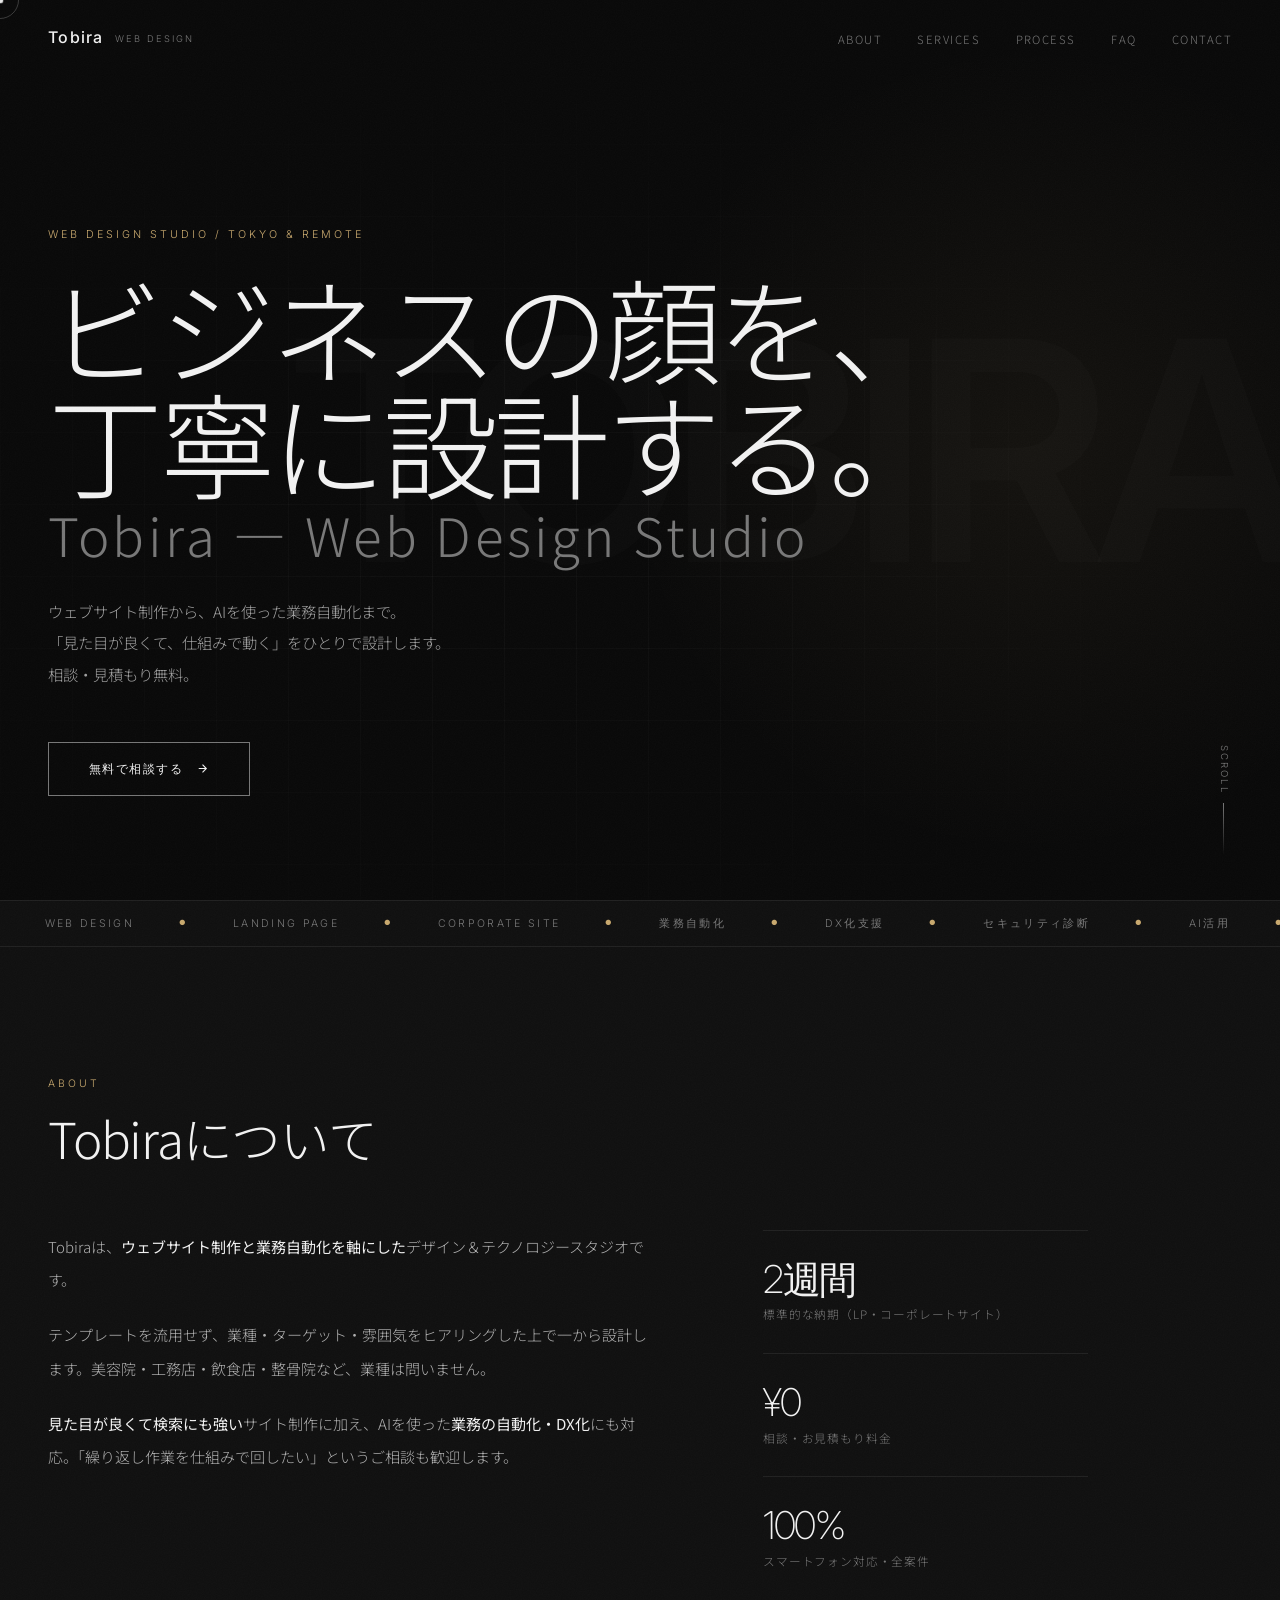
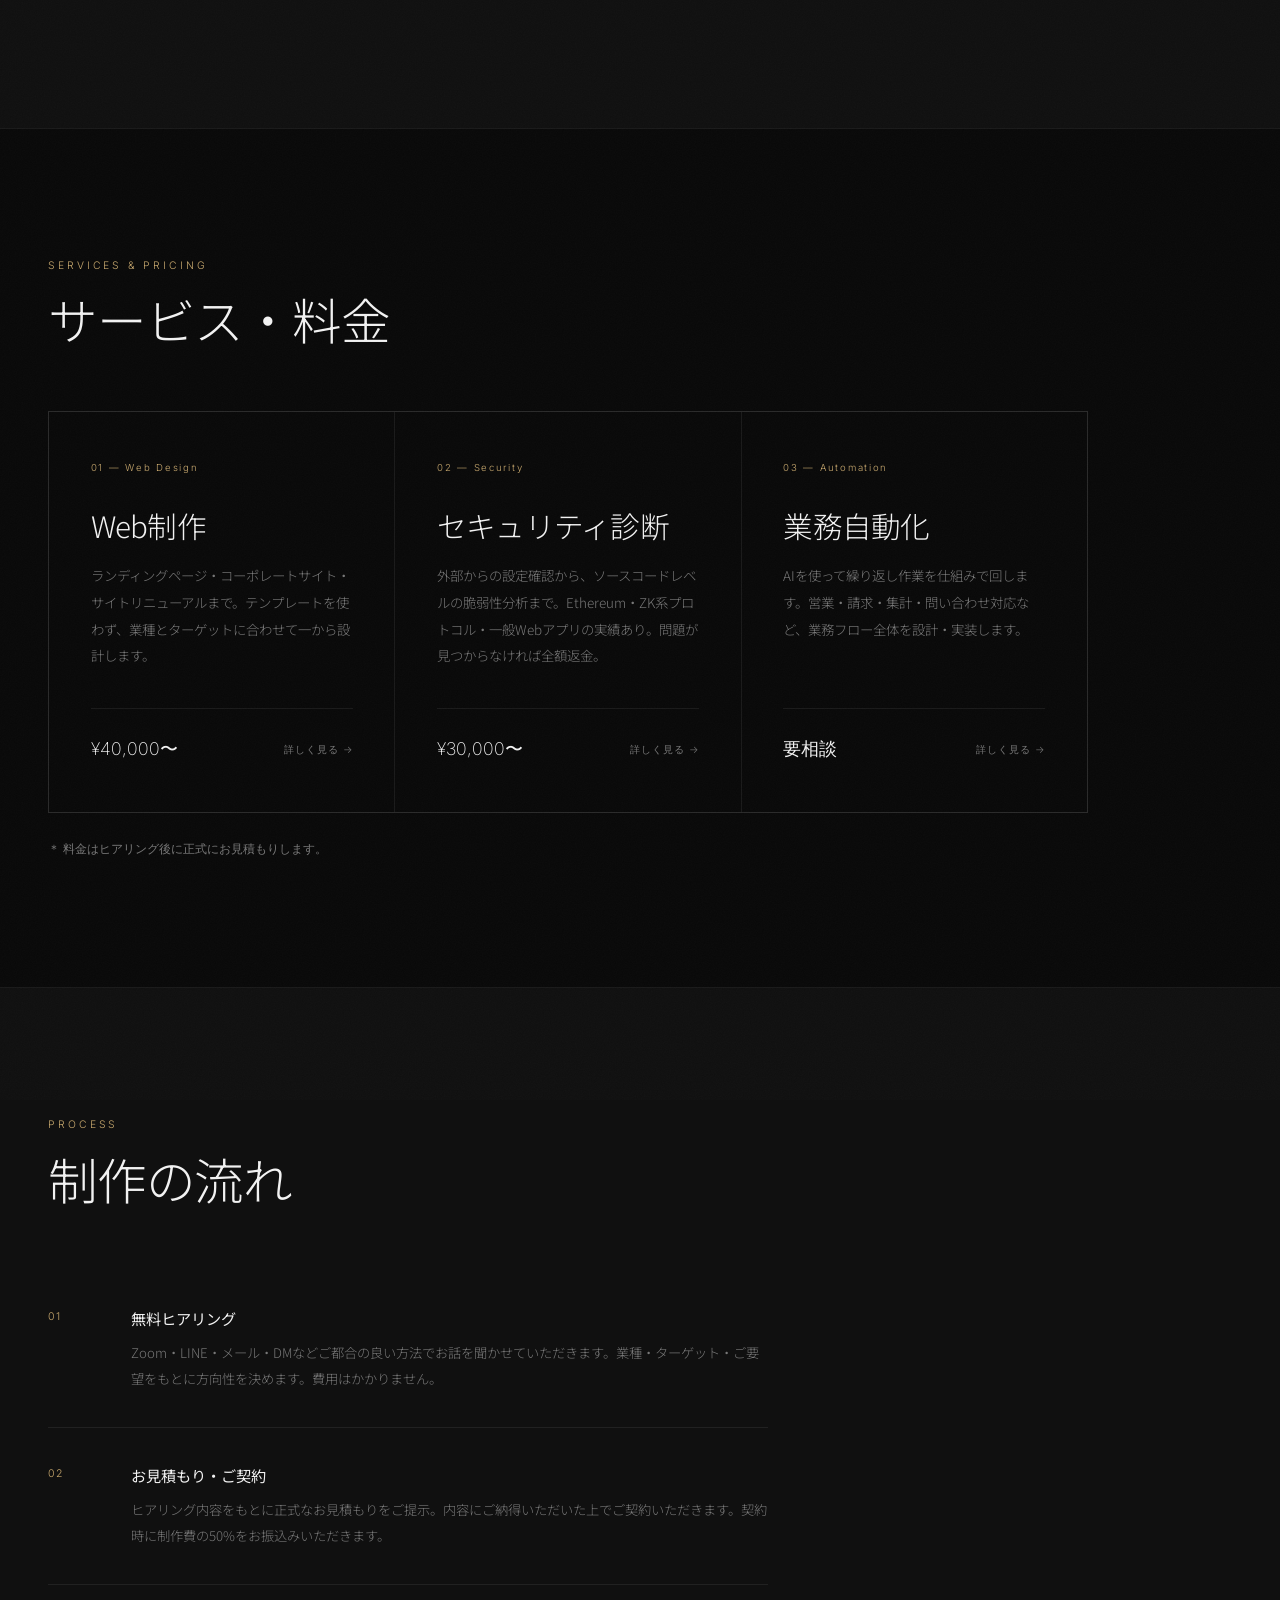
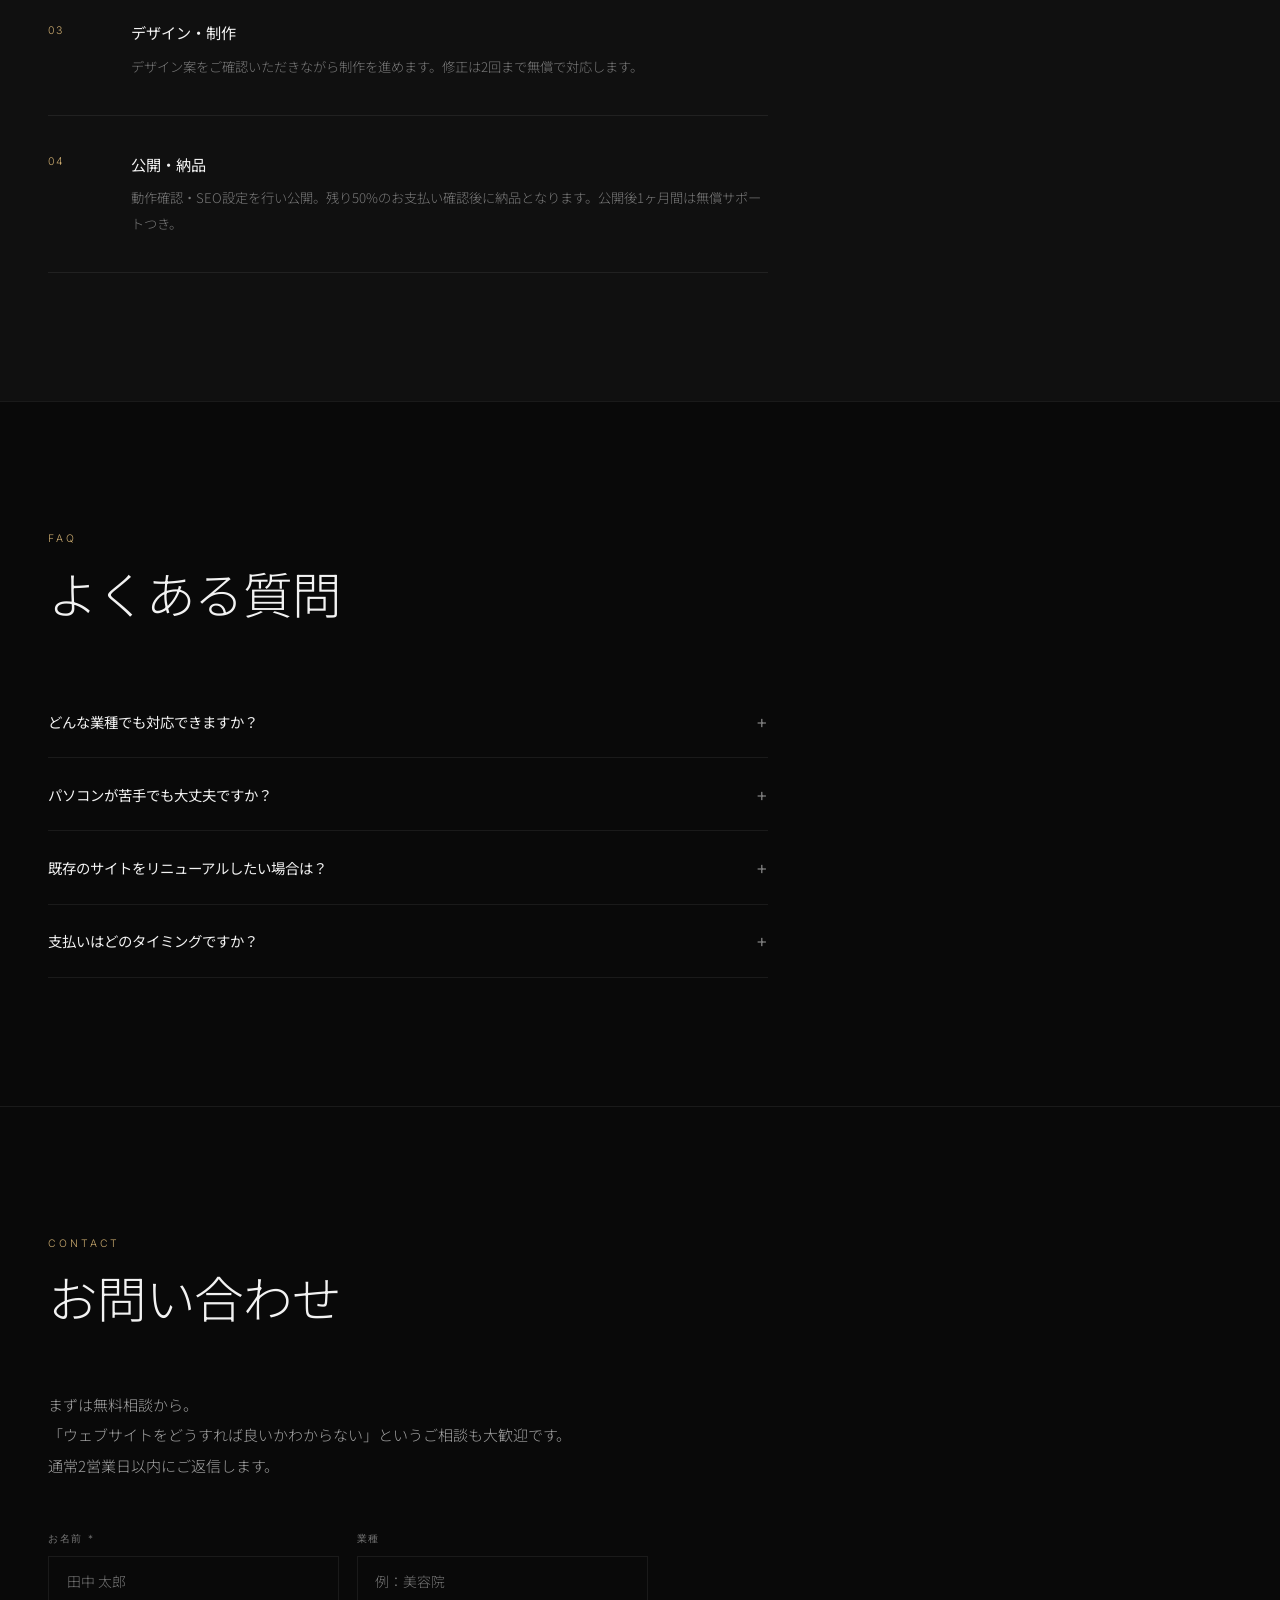
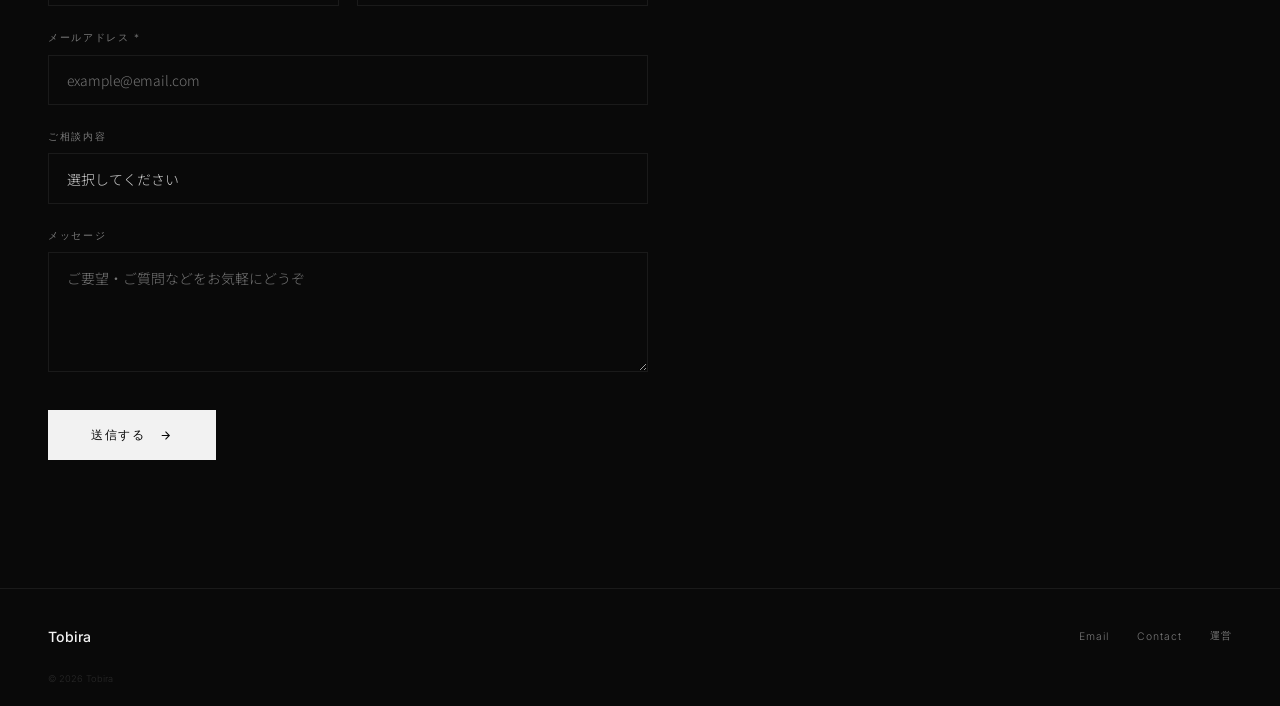
==== index.html @ 1ba9bcd7 "Add money-back guarantee to security audit service If no issues are found, full refund. Added as ded" ====
<!DOCTYPE html>
<html lang="ja">
<head>
  <meta charset="UTF-8">
  <meta name="viewport" content="width=device-width, initial-scale=1.0">
  <title>Tobira | Web Design Studio</title>
  <meta name="description" content="ビジネスの顔となるウェブサイトを、丁寧に設計します。相談・見積もり無料。">
  <meta name="google-site-verification" content="8aMz8tVxsMg2QJ2Q8oMd7qbmzHCxLBAlCbmRnuQpiCo">
  <!-- Google Analytics -->
  <script async src="https://www.googletagmanager.com/gtag/js?id=G-H9GLSVZJ44"></script>
  <script>
    window.dataLayer = window.dataLayer || [];
    function gtag(){dataLayer.push(arguments);}
    gtag('js', new Date());
    gtag('config', 'G-H9GLSVZJ44');
  </script>
  <link rel="preconnect" href="https://fonts.googleapis.com">
  <link href="https://fonts.googleapis.com/css2?family=Noto+Sans+JP:wght@300;400;500&family=Inter:wght@200;300;400;500;600&display=swap" rel="stylesheet">
  <style>
    *, *::before, *::after { box-sizing: border-box; margin: 0; padding: 0; }

    :root {
      --bg:     #090909;
      --bg2:    #101010;
      --bg3:    #161616;
      --border: rgba(255,255,255,0.07);
      --text:   #d4d4d4;
      --muted:  #787878;
      --muted2: #a0a0a0;
      --accent: #c9a96e;
      --white:  #f2f2f2;
      --mono:   'Inter', sans-serif;
      --sans:   'Noto Sans JP', 'Inter', sans-serif;
    }

    html { scroll-behavior: smooth; }
    body {
      background: var(--bg);
      color: var(--text);
      font-family: var(--sans);
      font-weight: 300;
      line-height: 1.7;
      -webkit-font-smoothing: antialiased;
      cursor: none;
    }

    /* ── GRAIN ── */
    .grain {
      position: fixed; inset: -200%;
      width: 500%; height: 500%;
      background-image: url("data:image/svg+xml,<svg xmlns='http://www.w3.org/2000/svg' width='200' height='200'><filter id='n'><feTurbulence type='fractalNoise' baseFrequency='0.85' numOctaves='4' stitchTiles='stitch'/><feColorMatrix type='saturate' values='0'/></filter><rect width='200' height='200' filter='url(%23n)' opacity='1'/></svg>");
      opacity: 0.028;
      pointer-events: none;
      z-index: 9998;
      animation: grain 7s steps(10) infinite;
    }
    @keyframes grain {
      0%  { transform: translate(0,0); }
      10% { transform: translate(-3%,-8%); }
      25% { transform: translate(-12%,5%); }
      37% { transform: translate(6%,-20%); }
      50% { transform: translate(-4%,20%); }
      62% { transform: translate(-12%,8%); }
      75% { transform: translate(12%,-2%); }
      87% { transform: translate(2%,14%); }
    }

    /* ── CURSOR ── */
    .cursor {
      position: fixed;
      width: 7px; height: 7px;
      background: var(--white);
      border-radius: 50%;
      pointer-events: none; z-index: 10000;
      transform: translate(-50%,-50%);
      transition: width .18s, height .18s;
      mix-blend-mode: difference;
    }
    .cursor-ring {
      position: fixed;
      width: 38px; height: 38px;
      border: 1px solid rgba(255,255,255,0.2);
      border-radius: 50%;
      pointer-events: none; z-index: 10000;
      transform: translate(-50%,-50%);
      transition: width .25s ease, height .25s ease, border-color .25s, left .08s linear, top .08s linear;
    }
    .cursor.grow { width: 14px; height: 14px; }
    .cursor-ring.grow { width: 58px; height: 58px; border-color: rgba(201,169,110,0.35); }
    @media (max-width: 768px) { .cursor, .cursor-ring { display: none; } }

    /* ── NAV ── */
    nav {
      position: fixed; top: 0; left: 0; right: 0; z-index: 100;
      display: flex; justify-content: space-between; align-items: center;
      padding: 1.5rem 3rem;
      transition: border-color .4s, background .4s;
      border-bottom: 1px solid transparent;
    }
    nav.scrolled {
      background: rgba(9,9,9,.9);
      backdrop-filter: blur(18px);
      border-color: var(--border);
    }
    .nav-logo {
      font-family: var(--mono); font-size: 1rem; font-weight: 500;
      letter-spacing: .08em; color: var(--white); text-decoration: none;
    }
    .nav-logo span {
      font-size: .58rem; font-weight: 300; letter-spacing: .22em;
      color: var(--muted); margin-left: .7rem;
      text-transform: uppercase; vertical-align: middle;
    }
    .nav-links { display: flex; gap: 2.2rem; list-style: none; }
    .nav-links a {
      font-size: .71rem; letter-spacing: .13em;
      color: var(--muted); text-decoration: none;
      text-transform: uppercase; transition: color .2s;
    }
    .nav-links a:hover { color: var(--white); }

    /* ── HERO ── */
    #hero {
      min-height: 100vh;
      display: flex; flex-direction: column; justify-content: flex-end;
      padding: 0 3rem 6.5rem;
      position: relative; overflow: hidden;
    }
    .hero-orb {
      position: absolute; border-radius: 50%;
      width: 75vw; height: 75vw;
      max-width: 1000px; max-height: 1000px;
      top: 50%; right: -18%;
      transform: translateY(-50%);
      background: radial-gradient(circle, rgba(201,169,110,0.06) 0%, transparent 60%);
      pointer-events: none;
      animation: orbPulse 14s ease-in-out infinite alternate;
    }
    @keyframes orbPulse {
      from { transform: translateY(-54%) scale(.94); opacity: .7; }
      to   { transform: translateY(-46%) scale(1.06); opacity: 1; }
    }
    .hero-grid {
      position: absolute; inset: 0;
      background-image:
        linear-gradient(rgba(255,255,255,.028) 1px, transparent 1px),
        linear-gradient(90deg, rgba(255,255,255,.028) 1px, transparent 1px);
      background-size: 72px 72px;
      mask-image: radial-gradient(ellipse 80% 80% at 40% 60%, black 10%, transparent 75%);
      pointer-events: none;
    }
    .hero-bg-text {
      position: absolute; top: 50%; right: -1%;
      transform: translateY(-50%);
      font-size: clamp(10rem, 24vw, 24rem); font-weight: 600;
      color: rgba(255,255,255,.013); letter-spacing: -.05em;
      pointer-events: none; white-space: nowrap; user-select: none;
      font-family: var(--mono);
    }
    .hero-eyebrow {
      font-family: var(--mono); font-size: .67rem;
      letter-spacing: .28em; text-transform: uppercase;
      color: var(--accent); margin-bottom: 1.5rem;
      opacity: 0; animation: fadeUp .8s ease .1s forwards;
    }
    .hero-title {
      font-size: clamp(3.2rem, 9vw, 7.5rem); font-weight: 300;
      line-height: 1.0; letter-spacing: -.03em;
      color: var(--white); margin-bottom: 2.2rem;
      opacity: 0; animation: fadeUp .9s ease .25s forwards;
    }
    .hero-title em {
      font-style: normal; display: block;
      color: var(--muted); font-size: .46em;
      letter-spacing: .06em; margin-top: .6rem; font-weight: 300;
    }
    .hero-sub {
      font-size: .96rem; color: var(--muted2);
      max-width: 500px; margin-bottom: 3.2rem; line-height: 2.05;
      opacity: 0; animation: fadeUp .9s ease .4s forwards;
    }
    .hero-cta { opacity: 0; animation: fadeUp .9s ease .55s forwards; }

    @keyframes fadeUp {
      from { opacity: 0; transform: translateY(26px); }
      to   { opacity: 1; transform: none; }
    }

    .btn {
      display: inline-flex; align-items: center; gap: .8rem;
      padding: 1rem 2.5rem;
      font-family: var(--mono); font-size: .75rem;
      letter-spacing: .12em; text-decoration: none;
      text-transform: uppercase;
      transition: background .25s, color .25s, transform .2s;
    }
    .btn-outline { border: 1px solid rgba(255,255,255,.45); color: var(--white); }
    .btn-outline:hover { background: var(--white); color: var(--bg); transform: translateY(-2px); }
    .btn svg { width: 13px; height: 13px; transition: transform .22s; }
    .btn:hover svg { transform: translateX(4px); }

    .hero-scroll {
      position: absolute; bottom: 2.8rem; right: 3rem;
      font-family: var(--mono); font-size: .6rem;
      letter-spacing: .22em; text-transform: uppercase;
      color: var(--muted); writing-mode: vertical-rl;
      display: flex; align-items: center; gap: .6rem;
      animation: fadeUp .9s ease .85s both;
    }
    .hero-scroll::after {
      content: ''; display: block;
      width: 1px; height: 52px;
      background: linear-gradient(to bottom, var(--muted), transparent);
    }

    /* ── MARQUEE ── */
    .marquee-section {
      overflow: hidden;
      border-top: 1px solid var(--border);
      border-bottom: 1px solid var(--border);
      padding: .85rem 0;
      background: var(--bg2);
    }
    .marquee-track {
      display: flex; width: max-content;
      animation: marquee 32s linear infinite;
    }
    @keyframes marquee {
      from { transform: translateX(0); }
      to   { transform: translateX(-50%); }
    }
    .marquee-item {
      font-family: var(--mono); font-size: .66rem;
      letter-spacing: .22em; text-transform: uppercase;
      color: var(--muted); padding: 0 2.8rem;
      display: flex; align-items: center; gap: 2.8rem;
      flex-shrink: 0; white-space: nowrap;
    }
    .marquee-dot { color: var(--accent); font-size: .45rem; }

    /* ── SECTIONS ── */
    section { padding: 8rem 3rem; }
    .section-label {
      font-family: var(--mono); font-size: .65rem;
      letter-spacing: .28em; text-transform: uppercase;
      color: var(--accent); margin-bottom: 1rem;
    }
    .section-title {
      font-size: clamp(1.9rem, 4vw, 3.1rem);
      font-weight: 300; color: var(--white);
      letter-spacing: -.025em; margin-bottom: 4rem; line-height: 1.15;
    }
    .divider { width: 100%; height: 1px; background: var(--border); }

    /* ── ABOUT ── */
    #about { background: var(--bg2); }
    .about-grid {
      display: grid; grid-template-columns: 1.3fr .7fr;
      gap: 7rem; max-width: 1040px;
    }
    .about-body { font-size: .94rem; color: #b0b0b0; line-height: 2.2; }
    .about-body p + p { margin-top: 1.4rem; }
    .about-body strong { color: var(--white); font-weight: 400; }
    .about-stats { display: flex; flex-direction: column; }
    .stat-item { border-top: 1px solid var(--border); padding: 1.8rem 0; }
    .stat-num {
      font-family: var(--mono); font-size: 2.4rem; font-weight: 200;
      color: var(--white); letter-spacing: -.04em; line-height: 1; margin-bottom: .4rem;
    }
    .stat-label { font-size: .73rem; color: var(--muted); letter-spacing: .07em; }

    /* ── SERVICES ── */
    .services-grid {
      display: grid; grid-template-columns: repeat(auto-fit, minmax(270px, 1fr));
      gap: 1px; background: var(--border);
      border: 1px solid var(--border); max-width: 1040px;
    }
    .service-card {
      background: var(--bg); padding: 2.8rem;
      transition: background .3s;
      position: relative; overflow: hidden;
    }
    .service-card::after {
      content: '';
      position: absolute; bottom: 0; left: 0;
      width: 0; height: 1px;
      background: var(--accent);
      transition: width .4s ease;
    }
    .service-card:hover { background: var(--bg3); }
    .service-card:hover::after { width: 100%; }
    .service-num {
      font-family: var(--mono); font-size: .62rem;
      letter-spacing: .2em; color: var(--accent); margin-bottom: 1.5rem;
    }
    .service-name {
      font-size: 1.05rem; font-weight: 400;
      color: var(--white); margin-bottom: .75rem;
    }
    .service-desc { font-size: .83rem; color: var(--muted); line-height: 1.9; margin-bottom: 2.2rem; }
    .service-price {
      font-family: var(--mono); font-size: 1.45rem;
      font-weight: 200; color: var(--white);
    }
    .service-price small { font-size: .7rem; color: var(--muted); margin-left: .3rem; }

    /* ── SERVICE WIDE ── */
    .service-card--wide {
      grid-column: 1 / -1;
      border-top: 1px solid var(--border);
    }
    .service-card--wide .service-desc { max-width: 640px; }

    /* ── SERVICE CATEGORIES (3-card) ── */
    .service-categories {
      display: grid; grid-template-columns: repeat(3, 1fr);
      gap: 1px; background: var(--border);
      border: 1px solid var(--border); max-width: 1040px;
    }
    .service-cat {
      background: var(--bg); padding: 3rem 2.6rem;
      display: flex; flex-direction: column;
      text-decoration: none; color: var(--text);
      transition: background .25s; cursor: none;
      position: relative; overflow: hidden;
    }
    .service-cat::after {
      content: ''; position: absolute; bottom: 0; left: 0;
      width: 0; height: 1px; background: var(--accent);
      transition: width .4s ease;
    }
    .service-cat:hover { background: var(--bg3); }
    .service-cat:hover::after { width: 100%; }
    .service-cat-label {
      font-family: var(--mono); font-size: .6rem;
      letter-spacing: .18em; color: var(--accent); margin-bottom: 2rem;
    }
    .service-cat-title {
      font-size: 1.85rem; color: var(--white);
      font-weight: 300; letter-spacing: -.025em;
      margin-bottom: 1.2rem; line-height: 1.15;
    }
    .service-cat-desc {
      font-size: .84rem; color: var(--muted);
      line-height: 2; flex: 1; margin-bottom: 2.4rem;
    }
    .service-cat-foot {
      display: flex; justify-content: space-between; align-items: center;
      padding-top: 1.6rem; border-top: 1px solid var(--border);
    }
    .service-cat-price {
      font-family: var(--mono); font-size: 1.1rem;
      font-weight: 200; color: var(--white);
    }
    .service-cat-cta {
      font-family: var(--mono); font-size: .62rem;
      letter-spacing: .1em; color: var(--muted);
      transition: color .2s, transform .2s;
    }
    .service-cat:hover .service-cat-cta { color: var(--accent); transform: translateX(4px); }
    @media (max-width: 900px) { .service-categories { grid-template-columns: 1fr; } }

    /* ── WORKS ── */
    #works { background: var(--bg); }
    .works-grid {
      display: grid;
      grid-template-columns: 1fr 1fr;
      gap: 1px;
      background: var(--border);
      border: 1px solid var(--border);
      max-width: 1040px;
      margin-top: 3rem;
    }
    .work-card {
      background: var(--bg2);
      padding: 2.8rem;
      position: relative;
      overflow: hidden;
    }
    .work-tag {
      font-family: var(--mono); font-size: .58rem;
      letter-spacing: .2em; text-transform: uppercase;
      color: var(--accent); margin-bottom: 1.2rem;
      display: inline-block;
      border: 1px solid rgba(201,169,110,.25);
      padding: .25rem .7rem;
    }
    .work-title {
      font-size: 1.15rem; font-weight: 400;
      color: var(--white); margin-bottom: .85rem;
      line-height: 1.4;
    }
    .work-desc { font-size: .83rem; color: var(--muted); line-height: 2; }
    .work-flow {
      display: flex; flex-wrap: wrap; gap: .5rem;
      margin-top: 1.8rem;
    }
    .work-step {
      font-family: var(--mono); font-size: .62rem;
      letter-spacing: .1em; color: var(--muted2);
      background: var(--bg3); padding: .3rem .8rem;
      border: 1px solid var(--border);
      display: flex; align-items: center; gap: .5rem;
    }
    .work-step::before {
      content: '→'; color: var(--accent); font-size: .7rem;
    }
    .work-step:first-child::before { display: none; }
    .work-card--terminal {
      background: #0a0e0a;
      border-left: 2px solid rgba(74,222,128,.15);
      font-family: var(--mono);
    }
    .terminal-bar {
      display: flex; gap: .4rem; margin-bottom: 1.4rem;
    }
    .terminal-dot {
      width: 10px; height: 10px; border-radius: 50%;
    }
    .terminal-dot:nth-child(1) { background: #ff5f57; }
    .terminal-dot:nth-child(2) { background: #febc2e; }
    .terminal-dot:nth-child(3) { background: #28c840; }
    .terminal-line {
      font-size: .72rem; line-height: 2.1; color: #4a7c59;
    }
    .terminal-line .t-cmd { color: #4ade80; }
    .terminal-line .t-ok  { color: #86efac; }
    .terminal-line .t-num { color: #fde68a; }
    .terminal-line .t-dim { color: #2d4a35; }
    @media (max-width: 768px) {
      .works-grid { grid-template-columns: 1fr; }
    }

    /* ── PROCESS ── */
    #process { background: var(--bg2); }
    .process-list { max-width: 720px; }
    .process-item {
      display: grid; grid-template-columns: 3.2rem 1fr;
      gap: 2rem; padding: 2.2rem 0;
      border-bottom: 1px solid var(--border);
    }
    .process-num {
      font-family: var(--mono); font-size: .66rem;
      color: var(--accent); letter-spacing: .12em; padding-top: .1rem;
    }
    .process-title {
      font-size: .95rem; color: var(--white);
      font-weight: 400; margin-bottom: .5rem;
    }
    .process-desc { font-size: .83rem; color: var(--muted); line-height: 1.95; }

    /* ── FAQ ── */
    .faq-list { max-width: 720px; }
    .faq-item { border-bottom: 1px solid var(--border); }
    .faq-q {
      width: 100%; background: none; border: none;
      color: var(--white); font-family: var(--sans); font-size: .9rem;
      font-weight: 400; text-align: left; padding: 1.6rem 0;
      cursor: none; display: flex; justify-content: space-between; align-items: center;
      gap: 1rem; transition: color .2s;
    }
    .faq-q:hover { color: var(--accent); }
    .faq-icon {
      font-family: var(--mono); font-size: 1.1rem;
      color: var(--muted); flex-shrink: 0; transition: transform .28s;
    }
    .faq-item.open .faq-icon { transform: rotate(45deg); }
    .faq-a {
      font-size: .84rem; color: var(--muted2); line-height: 2;
      max-height: 0; overflow: hidden;
      transition: max-height .35s ease, padding .35s;
    }
    .faq-item.open .faq-a { max-height: 200px; padding-bottom: 1.6rem; }

    /* ── CONTACT ── */
    .contact-wrap { max-width: 600px; }
    .contact-lead { font-size: .94rem; color: var(--muted2); line-height: 2.05; margin-bottom: 3rem; }
    .form-row { margin-bottom: 1.4rem; }
    .form-row label {
      display: block; font-family: var(--mono);
      font-size: .62rem; letter-spacing: .17em;
      text-transform: uppercase; color: var(--muted); margin-bottom: .55rem;
    }
    .form-row input,
    .form-row select,
    .form-row textarea {
      width: 100%; background: transparent;
      border: 1px solid var(--border); color: var(--text);
      font-family: var(--sans); font-size: .87rem;
      font-weight: 300; padding: .9rem 1.1rem;
      outline: none; transition: border-color .25s;
      -webkit-appearance: none; border-radius: 0;
    }
    .form-row input:focus,
    .form-row select:focus,
    .form-row textarea:focus { border-color: rgba(255,255,255,.28); }
    .form-row textarea { min-height: 120px; resize: vertical; }
    .form-row select option { background: #1a1a1a; }
    .form-two { display: grid; grid-template-columns: 1fr 1fr; gap: 1.1rem; }
    .submit-btn {
      display: inline-flex; align-items: center; gap: .9rem;
      padding: 1.05rem 2.7rem;
      background: var(--white); color: var(--bg);
      font-family: var(--mono); font-size: .75rem;
      letter-spacing: .12em; text-transform: uppercase;
      border: none; cursor: none;
      transition: background .25s, color .25s, transform .2s; margin-top: .5rem;
    }
    .submit-btn:hover { background: var(--accent); color: var(--bg); transform: translateY(-2px); }

    /* ── FOOTER ── */
    footer {
      padding: 2.2rem 3rem 1.2rem;
      border-top: 1px solid var(--border);
    }
    .footer-main {
      display: flex; justify-content: space-between; align-items: center;
      flex-wrap: wrap; gap: 1rem; margin-bottom: 1.4rem;
    }
    .footer-brand { font-family: var(--mono); font-size: .88rem; font-weight: 500; color: var(--white); }
    .footer-links { display: flex; gap: 1.7rem; align-items: center; }
    .footer-links a, .footer-links button {
      font-family: var(--mono); font-size: .65rem;
      letter-spacing: .11em; color: var(--muted);
      text-decoration: none; transition: color .2s;
      background: none; border: none; cursor: none; padding: 0;
    }
    .footer-links a:hover, .footer-links button:hover { color: var(--white); }
    .footer-copy { font-family: var(--mono); font-size: .58rem; color: #282828; margin-top: .5rem; }

    /* ── OPERATOR MODAL ── */
    .modal-overlay {
      display: none; position: fixed; inset: 0; z-index: 200;
      background: rgba(0,0,0,.82); backdrop-filter: blur(10px);
      align-items: center; justify-content: center;
    }
    .modal-overlay.open { display: flex; }
    .modal {
      background: var(--bg2); border: 1px solid var(--border);
      max-width: 480px; width: 90%; padding: 2.8rem;
      position: relative; animation: modalIn .22s ease;
    }
    @keyframes modalIn {
      from { opacity: 0; transform: translateY(18px); }
      to   { opacity: 1; transform: none; }
    }
    .modal-title {
      font-family: var(--mono); font-size: .62rem;
      letter-spacing: .24em; text-transform: uppercase;
      color: var(--accent); margin-bottom: 1.9rem;
    }
    .modal-table { width: 100%; border-collapse: collapse; }
    .modal-table tr { border-bottom: 1px solid var(--border); }
    .modal-table tr:last-child { border-bottom: none; }
    .modal-table th {
      font-family: var(--mono); font-size: .65rem;
      letter-spacing: .1em; color: var(--muted);
      font-weight: 400; text-align: left;
      padding: 1rem .5rem 1rem 0; width: 7rem; vertical-align: top;
    }
    .modal-table td { font-size: .87rem; color: var(--text); padding: 1rem 0; line-height: 1.75; }
    .modal-close {
      position: absolute; top: 1.2rem; right: 1.4rem;
      background: none; border: none;
      color: var(--muted); font-size: 1.3rem;
      cursor: none; line-height: 1; transition: color .2s;
    }
    .modal-close:hover { color: var(--white); }

    /* ── FADE IN ── */
    .fade-in { opacity: 0; transform: translateY(30px); transition: opacity .75s ease, transform .75s ease; }
    .fade-in.visible { opacity: 1; transform: none; }

    /* ── RESPONSIVE ── */
    @media (max-width: 768px) {
      body { cursor: auto; }
      nav { padding: 1.2rem 1.5rem; }
      .nav-links { display: none; }
      #hero { padding: 0 1.5rem 5rem; }
      section { padding: 6rem 1.5rem; }
      .about-grid { grid-template-columns: 1fr; gap: 3.5rem; }
      .form-two { grid-template-columns: 1fr; }
      .footer-main { flex-direction: column; align-items: flex-start; }
      footer { padding: 2rem 1.5rem 1rem; }
      .hero-bg-text { display: none; }
      .hero-grid { opacity: 0.15; }
      .submit-btn, .faq-q, .modal-close, .footer-links a, .footer-links button { cursor: pointer; }
    }
  </style>
</head>
<body>

<!-- GRAIN -->
<div class="grain"></div>

<!-- CURSOR -->
<div class="cursor" id="cursor"></div>
<div class="cursor-ring" id="cursorRing"></div>

<!-- NAV -->
<nav id="nav">
  <a class="nav-logo" href="#hero">Tobira<span>Web Design</span></a>
  <ul class="nav-links">
    <li><a href="#about">About</a></li>
    <li><a href="#services">Services</a></li>
    <li><a href="#process">Process</a></li>
    <li><a href="#faq">FAQ</a></li>
    <li><a href="#contact">Contact</a></li>
  </ul>
</nav>

<!-- HERO -->
<section id="hero">
  <div class="hero-orb"></div>
  <div class="hero-grid"></div>
  <div class="hero-bg-text">TOBIRA</div>
  <div class="hero-eyebrow">Web Design Studio / Tokyo &amp; Remote</div>
  <h1 class="hero-title">
    ビジネスの顔を、<br>丁寧に設計する。
    <em>Tobira — Web Design Studio</em>
  </h1>
  <p class="hero-sub">
    ウェブサイト制作から、AIを使った業務自動化まで。<br>
    「見た目が良くて、仕組みで動く」をひとりで設計します。<br>
    相談・見積もり無料。
  </p>
  <div class="hero-cta">
    <a href="#contact" class="btn btn-outline">
      無料で相談する
      <svg viewBox="0 0 24 24" fill="none" stroke="currentColor" stroke-width="2"><path d="M5 12h14M12 5l7 7-7 7"/></svg>
    </a>
  </div>
  <div class="hero-scroll">Scroll</div>
</section>

<!-- MARQUEE -->
<div class="marquee-section">
  <div class="marquee-track">
    <div class="marquee-item">Web Design <span class="marquee-dot">●</span> Landing Page <span class="marquee-dot">●</span> Corporate Site <span class="marquee-dot">●</span> 業務自動化 <span class="marquee-dot">●</span> DX化支援 <span class="marquee-dot">●</span> セキュリティ診断 <span class="marquee-dot">●</span> AI活用 <span class="marquee-dot">●</span> SEO対応 <span class="marquee-dot">●</span> スマホ対応 <span class="marquee-dot">●</span> 美容院 <span class="marquee-dot">●</span> 工務店 <span class="marquee-dot">●</span> 飲食店 <span class="marquee-dot">●</span> 整骨院 <span class="marquee-dot">●</span> 不動産 <span class="marquee-dot">●</span> 相談無料 <span class="marquee-dot">●</span></div>
    <div class="marquee-item">Web Design <span class="marquee-dot">●</span> Landing Page <span class="marquee-dot">●</span> Corporate Site <span class="marquee-dot">●</span> 業務自動化 <span class="marquee-dot">●</span> DX化支援 <span class="marquee-dot">●</span> セキュリティ診断 <span class="marquee-dot">●</span> AI活用 <span class="marquee-dot">●</span> SEO対応 <span class="marquee-dot">●</span> スマホ対応 <span class="marquee-dot">●</span> 美容院 <span class="marquee-dot">●</span> 工務店 <span class="marquee-dot">●</span> 飲食店 <span class="marquee-dot">●</span> 整骨院 <span class="marquee-dot">●</span> 不動産 <span class="marquee-dot">●</span> 相談無料 <span class="marquee-dot">●</span></div>
  </div>
</div>

<!-- ABOUT -->
<section id="about">
  <div class="fade-in">
    <p class="section-label">About</p>
    <h2 class="section-title">Tobiraについて</h2>
  </div>
  <div class="about-grid fade-in">
    <div class="about-body">
      <p>
        Tobiraは、<strong>ウェブサイト制作と業務自動化を軸にした</strong>デザイン＆テクノロジースタジオです。
      </p>
      <p>
        テンプレートを流用せず、業種・ターゲット・雰囲気をヒアリングした上で一から設計します。美容院・工務店・飲食店・整骨院など、業種は問いません。
      </p>
      <p>
        <strong>見た目が良くて検索にも強い</strong>サイト制作に加え、AIを使った<strong>業務の自動化・DX化</strong>にも対応。「繰り返し作業を仕組みで回したい」というご相談も歓迎します。
      </p>
    </div>
    <div class="about-stats">
      <div class="stat-item">
        <div class="stat-num">2週間</div>
        <div class="stat-label">標準的な納期（LP・コーポレートサイト）</div>
      </div>
      <div class="stat-item">
        <div class="stat-num">¥0</div>
        <div class="stat-label">相談・お見積もり料金</div>
      </div>
      <div class="stat-item">
        <div class="stat-num">100%</div>
        <div class="stat-label">スマートフォン対応・全案件</div>
      </div>
    </div>
  </div>
</section>

<div class="divider"></div>

<!-- SERVICES -->
<section id="services">
  <div class="fade-in">
    <p class="section-label">Services &amp; Pricing</p>
    <h2 class="section-title">サービス・料金</h2>
  </div>
  <div class="service-categories fade-in">
    <a href="services/web.html" class="service-cat">
      <div class="service-cat-label">01 — Web Design</div>
      <div class="service-cat-title">Web制作</div>
      <div class="service-cat-desc">
        ランディングページ・コーポレートサイト・サイトリニューアルまで。テンプレートを使わず、業種とターゲットに合わせて一から設計します。
      </div>
      <div class="service-cat-foot">
        <div class="service-cat-price">¥40,000〜</div>
        <div class="service-cat-cta">詳しく見る →</div>
      </div>
    </a>
    <a href="services/security.html" class="service-cat">
      <div class="service-cat-label">02 — Security</div>
      <div class="service-cat-title">セキュリティ診断</div>
      <div class="service-cat-desc">
        外部からの設定確認から、ソースコードレベルの脆弱性分析まで。Ethereum・ZK系プロトコル・一般Webアプリの実績あり。問題が見つからなければ全額返金。
      </div>
      <div class="service-cat-foot">
        <div class="service-cat-price">¥30,000〜</div>
        <div class="service-cat-cta">詳しく見る →</div>
      </div>
    </a>
    <a href="services/automation.html" class="service-cat">
      <div class="service-cat-label">03 — Automation</div>
      <div class="service-cat-title">業務自動化</div>
      <div class="service-cat-desc">
        AIを使って繰り返し作業を仕組みで回します。営業・請求・集計・問い合わせ対応など、業務フロー全体を設計・実装します。
      </div>
      <div class="service-cat-foot">
        <div class="service-cat-price">要相談</div>
        <div class="service-cat-cta">詳しく見る →</div>
      </div>
    </a>
  </div>
  <p style="margin-top:1.6rem;font-size:.76rem;color:var(--muted);font-family:var(--mono);">
    ＊ 料金はヒアリング後に正式にお見積もりします。
  </p>
</section>

<div class="divider"></div>

<!-- PROCESS -->
<section id="process">
  <div class="fade-in">
    <p class="section-label">Process</p>
    <h2 class="section-title">制作の流れ</h2>
  </div>
  <div class="process-list fade-in">
    <div class="process-item">
      <div class="process-num">01</div>
      <div>
        <div class="process-title">無料ヒアリング</div>
        <div class="process-desc">Zoom・LINE・メール・DMなどご都合の良い方法でお話を聞かせていただきます。業種・ターゲット・ご要望をもとに方向性を決めます。費用はかかりません。</div>
      </div>
    </div>
    <div class="process-item">
      <div class="process-num">02</div>
      <div>
        <div class="process-title">お見積もり・ご契約</div>
        <div class="process-desc">ヒアリング内容をもとに正式なお見積もりをご提示。内容にご納得いただいた上でご契約いただきます。契約時に制作費の50%をお振込みいただきます。</div>
      </div>
    </div>
    <div class="process-item">
      <div class="process-num">03</div>
      <div>
        <div class="process-title">デザイン・制作</div>
        <div class="process-desc">デザイン案をご確認いただきながら制作を進めます。修正は2回まで無償で対応します。</div>
      </div>
    </div>
    <div class="process-item">
      <div class="process-num">04</div>
      <div>
        <div class="process-title">公開・納品</div>
        <div class="process-desc">動作確認・SEO設定を行い公開。残り50%のお支払い確認後に納品となります。公開後1ヶ月間は無償サポートつき。</div>
      </div>
    </div>
  </div>
</section>

<div class="divider"></div>

<!-- FAQ -->
<section id="faq">
  <div class="fade-in">
    <p class="section-label">FAQ</p>
    <h2 class="section-title">よくある質問</h2>
  </div>
  <div class="faq-list fade-in">
    <div class="faq-item">
      <button class="faq-q">どんな業種でも対応できますか？<span class="faq-icon">+</span></button>
      <div class="faq-a">美容院・工務店・飲食店・整骨院・不動産・税理士など、地域の小規模事業者であれば業種問わず対応しています。まずはご相談ください。</div>
    </div>
    <div class="faq-item">
      <button class="faq-q">パソコンが苦手でも大丈夫ですか？<span class="faq-icon">+</span></button>
      <div class="faq-a">はい、問題ありません。打ち合わせはZoom・LINE・メール・DMなどご都合の良い方法で行います。公開後の更新も代行することができます。</div>
    </div>
    <div class="faq-item">
      <button class="faq-q">既存のサイトをリニューアルしたい場合は？<span class="faq-icon">+</span></button>
      <div class="faq-a">もちろん対応しています。現状のサイトを確認した上でお見積もりします。内容によってはLP制作と同額程度で対応できる場合もあります。</div>
    </div>
    <div class="faq-item">
      <button class="faq-q">支払いはどのタイミングですか？<span class="faq-icon">+</span></button>
      <div class="faq-a">ご契約時に50%、公開時に残り50%をお振込みいただく形が基本です。月額管理プランは毎月月初のお支払いとなります。</div>
    </div>
  </div>
</section>

<div class="divider"></div>

<!-- CONTACT -->
<section id="contact">
  <div class="fade-in">
    <p class="section-label">Contact</p>
    <h2 class="section-title">お問い合わせ</h2>
  </div>
  <div class="contact-wrap fade-in">
    <p class="contact-lead">
      まずは無料相談から。<br>
      「ウェブサイトをどうすれば良いかわからない」というご相談も大歓迎です。<br>
      通常2営業日以内にご返信します。
    </p>
    <form action="https://api.web3forms.com/submit" method="POST">
      <input type="hidden" name="access_key" value="effabb99-c5a7-44bb-aa2b-d1ef49447573">
      <input type="hidden" name="subject" value="新しいお問い合わせ — Tobira">
      <input type="hidden" name="from_name" value="Tobira お問い合わせフォーム">
      <div class="form-two">
        <div class="form-row">
          <label>お名前 *</label>
          <input type="text" name="name" required placeholder="田中 太郎">
        </div>
        <div class="form-row">
          <label>業種</label>
          <input type="text" name="industry" placeholder="例：美容院">
        </div>
      </div>
      <div class="form-row">
        <label>メールアドレス *</label>
        <input type="email" name="email" required placeholder="example@email.com">
      </div>
      <div class="form-row">
        <label>ご相談内容</label>
        <select name="service">
          <option value="">選択してください</option>
          <option>ランディングページを作りたい</option>
          <option>コーポレートサイトを作りたい</option>
          <option>今のサイトをリニューアルしたい</option>
          <option>セキュリティ診断をしたい</option>
          <option>業務を自動化したい（DX化）</option>
          <option>まずは相談だけしたい</option>
          <option>その他</option>
        </select>
      </div>
      <div class="form-row">
        <label>メッセージ</label>
        <textarea name="message" placeholder="ご要望・ご質問などをお気軽にどうぞ"></textarea>
      </div>
      <button type="submit" class="submit-btn">
        送信する
        <svg width="13" height="13" viewBox="0 0 24 24" fill="none" stroke="currentColor" stroke-width="2"><path d="M5 12h14M12 5l7 7-7 7"/></svg>
      </button>
    </form>
  </div>
</section>

<!-- OPERATOR MODAL -->
<div class="modal-overlay" id="operatorModal">
  <div class="modal">
    <button class="modal-close" id="modalClose">×</button>
    <div class="modal-title">運営者情報</div>
    <table class="modal-table">
      <tr><th>運営者</th><td>藤原 一樹</td></tr>
      <tr><th>学歴</th><td>慶應義塾大学 理工学部 情報工学科 卒（2026年3月）</td></tr>
      <tr><th>所在地</th><td>〒223-0062<br>神奈川県横浜市港北区日吉2-20-3<br>フロイス日吉105</td></tr>
      <tr><th>メール</th><td>tobira.webdesign@gmail.com</td></tr>
    </table>
  </div>
</div>

<!-- FOOTER -->
<footer>
  <div class="footer-main">
    <div class="footer-brand">Tobira</div>
    <div class="footer-links">
      <a href="mailto:tobira.webdesign@gmail.com">Email</a>
      <a href="#contact">Contact</a>
      <button id="operatorBtn">運営</button>
    </div>
  </div>
  <div class="footer-copy">© 2026 Tobira</div>
</footer>

<script>
  // Sticky nav
  const nav = document.getElementById('nav');
  window.addEventListener('scroll', () => {
    nav.classList.toggle('scrolled', window.scrollY > 40);
  });

  // Fade in on scroll
  const io = new IntersectionObserver(entries => {
    entries.forEach(e => {
      if (e.isIntersecting) { e.target.classList.add('visible'); io.unobserve(e.target); }
    });
  }, { threshold: 0.08 });
  document.querySelectorAll('.fade-in').forEach(el => io.observe(el));

  // FAQ accordion
  document.querySelectorAll('.faq-q').forEach(btn => {
    btn.addEventListener('click', () => {
      const item = btn.parentElement;
      const isOpen = item.classList.contains('open');
      document.querySelectorAll('.faq-item').forEach(i => i.classList.remove('open'));
      if (!isOpen) item.classList.add('open');
    });
  });

  // Operator modal
  const modal = document.getElementById('operatorModal');
  document.getElementById('operatorBtn').addEventListener('click', () => modal.classList.add('open'));
  document.getElementById('modalClose').addEventListener('click', () => modal.classList.remove('open'));
  modal.addEventListener('click', e => { if (e.target === modal) modal.classList.remove('open'); });
  document.addEventListener('keydown', e => { if (e.key === 'Escape') modal.classList.remove('open'); });

  // Custom cursor
  const cursor = document.getElementById('cursor');
  const ring = document.getElementById('cursorRing');
  if (cursor && ring) {
    let mx = 0, my = 0, rx = 0, ry = 0;
    document.addEventListener('mousemove', e => { mx = e.clientX; my = e.clientY; });

    (function loop() {
      rx += (mx - rx) * 0.14;
      ry += (my - ry) * 0.14;
      cursor.style.left = mx + 'px';
      cursor.style.top  = my + 'px';
      ring.style.left = rx + 'px';
      ring.style.top  = ry + 'px';
      requestAnimationFrame(loop);
    })();

    const hoverEls = document.querySelectorAll('a, button, .service-card, .faq-q, .submit-btn');
    hoverEls.forEach(el => {
      el.addEventListener('mouseenter', () => { cursor.classList.add('grow'); ring.classList.add('grow'); });
      el.addEventListener('mouseleave', () => { cursor.classList.remove('grow'); ring.classList.remove('grow'); });
    });

    document.addEventListener('mouseleave', () => { cursor.style.opacity = '0'; ring.style.opacity = '0'; });
    document.addEventListener('mouseenter', () => { cursor.style.opacity = '1'; ring.style.opacity = '1'; });
  }
</script>
</body>
</html>
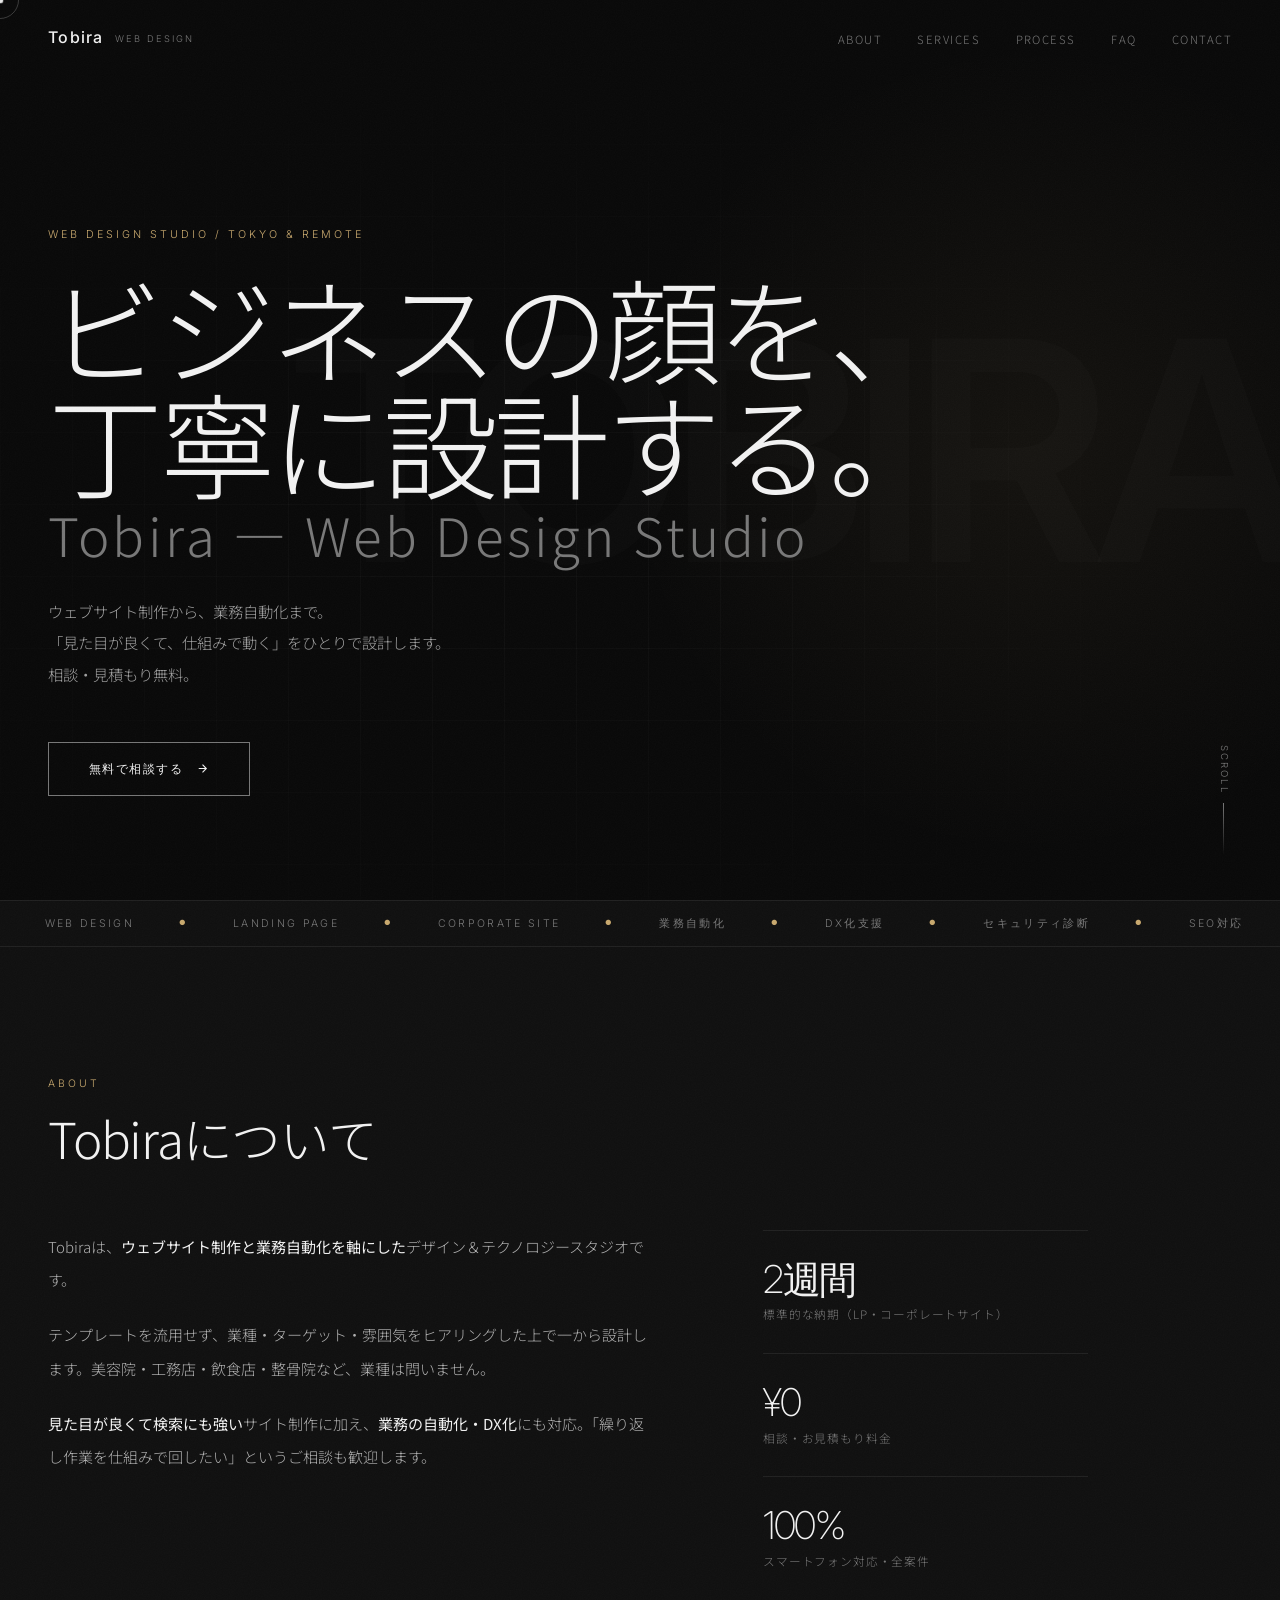
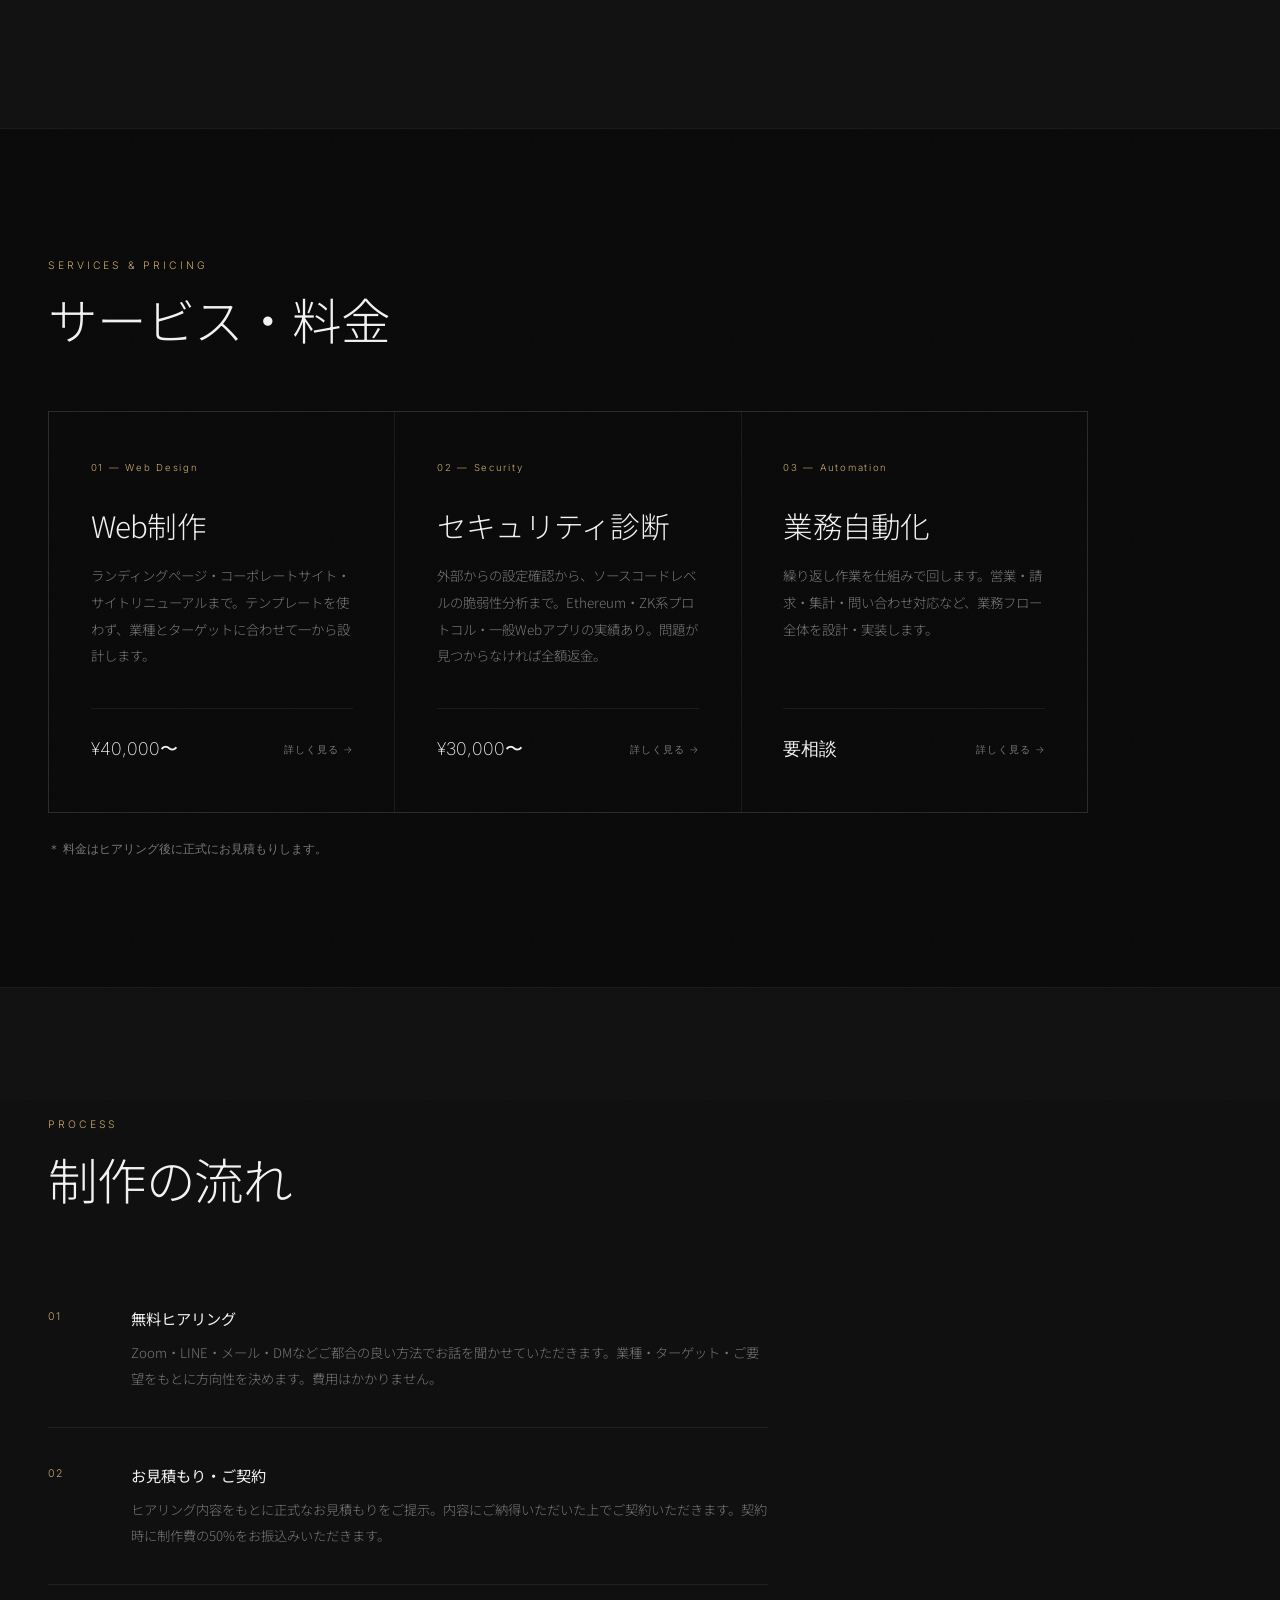
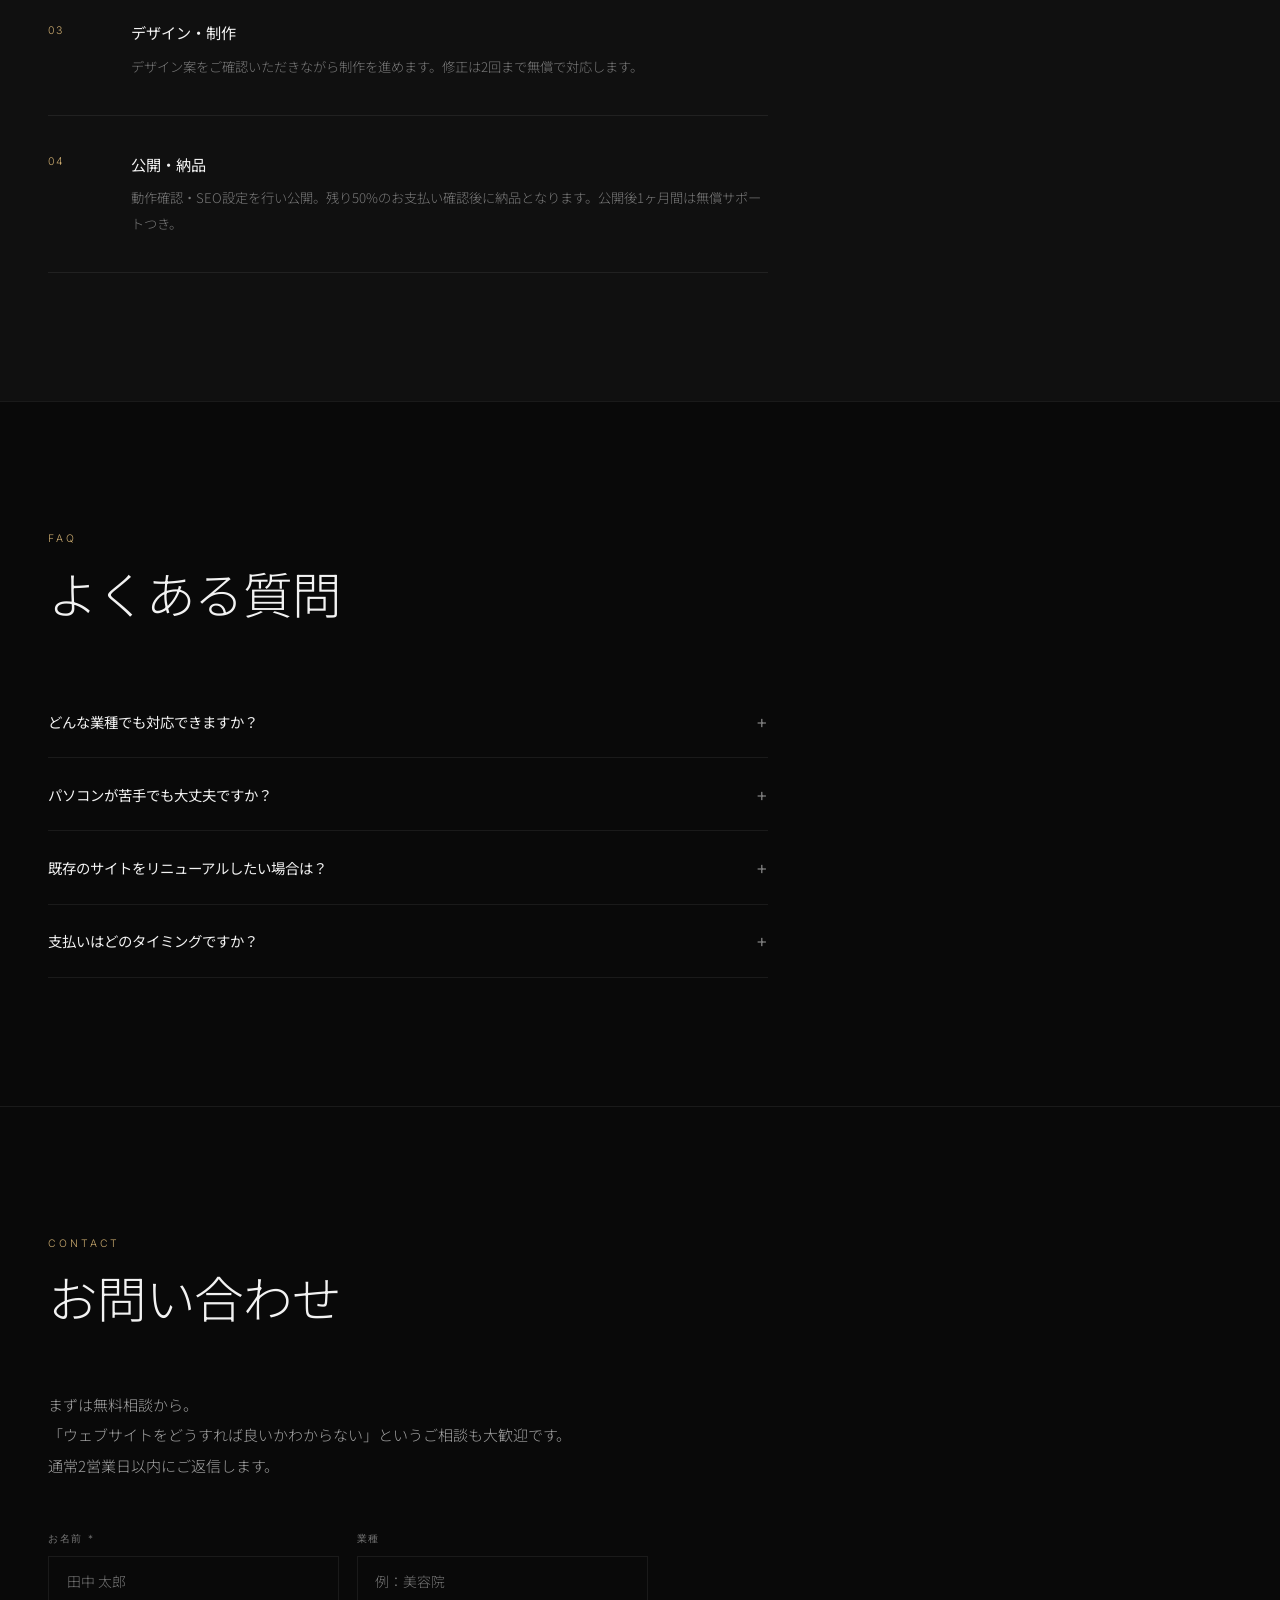
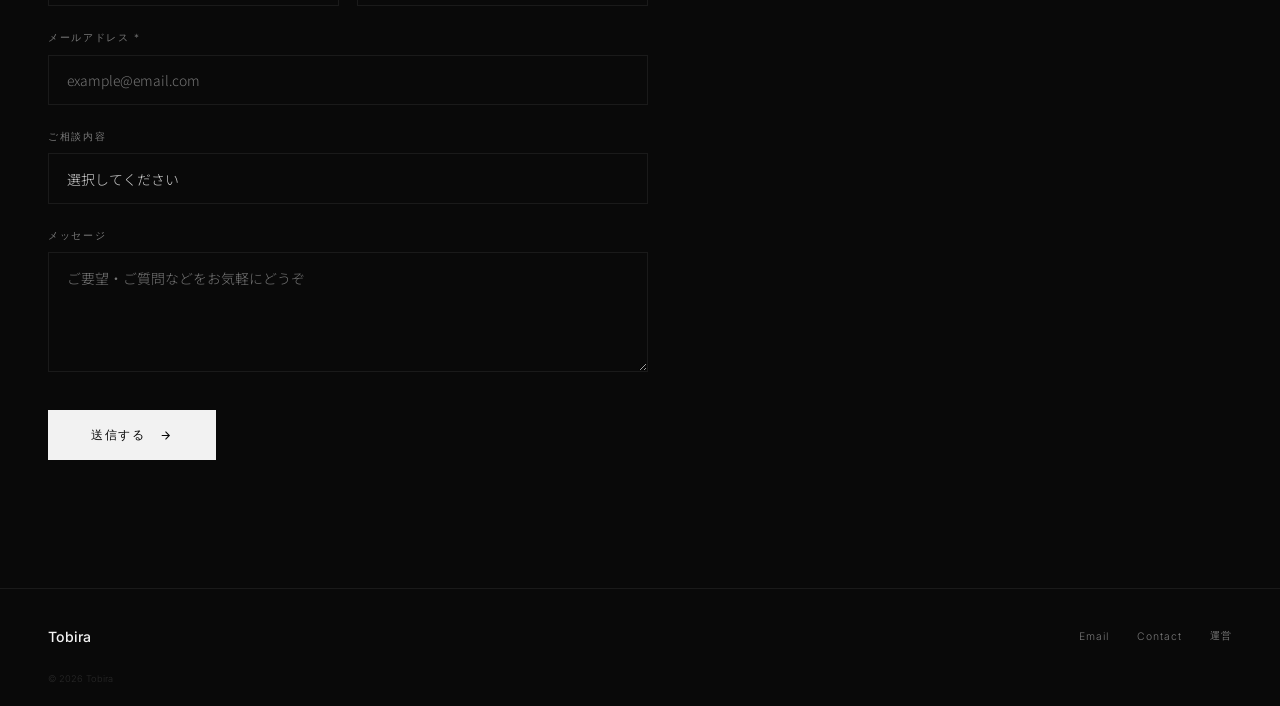
==== commit ff8c5bcd: "Remove AI references from automation section copy Co-Authored-By: Claude Sonnet 4.6 <noreply@anthrop" ====
--- a/index.html
+++ b/index.html
@@ -620,7 +620,7 @@
     <em>Tobira — Web Design Studio</em>
   </h1>
   <p class="hero-sub">
-    ウェブサイト制作から、AIを使った業務自動化まで。<br>
+    ウェブサイト制作から、業務自動化まで。<br>
     「見た目が良くて、仕組みで動く」をひとりで設計します。<br>
     相談・見積もり無料。
   </p>
@@ -636,8 +636,8 @@
 <!-- MARQUEE -->
 <div class="marquee-section">
   <div class="marquee-track">
-    <div class="marquee-item">Web Design <span class="marquee-dot">●</span> Landing Page <span class="marquee-dot">●</span> Corporate Site <span class="marquee-dot">●</span> 業務自動化 <span class="marquee-dot">●</span> DX化支援 <span class="marquee-dot">●</span> セキュリティ診断 <span class="marquee-dot">●</span> AI活用 <span class="marquee-dot">●</span> SEO対応 <span class="marquee-dot">●</span> スマホ対応 <span class="marquee-dot">●</span> 美容院 <span class="marquee-dot">●</span> 工務店 <span class="marquee-dot">●</span> 飲食店 <span class="marquee-dot">●</span> 整骨院 <span class="marquee-dot">●</span> 不動産 <span class="marquee-dot">●</span> 相談無料 <span class="marquee-dot">●</span></div>
-    <div class="marquee-item">Web Design <span class="marquee-dot">●</span> Landing Page <span class="marquee-dot">●</span> Corporate Site <span class="marquee-dot">●</span> 業務自動化 <span class="marquee-dot">●</span> DX化支援 <span class="marquee-dot">●</span> セキュリティ診断 <span class="marquee-dot">●</span> AI活用 <span class="marquee-dot">●</span> SEO対応 <span class="marquee-dot">●</span> スマホ対応 <span class="marquee-dot">●</span> 美容院 <span class="marquee-dot">●</span> 工務店 <span class="marquee-dot">●</span> 飲食店 <span class="marquee-dot">●</span> 整骨院 <span class="marquee-dot">●</span> 不動産 <span class="marquee-dot">●</span> 相談無料 <span class="marquee-dot">●</span></div>
+    <div class="marquee-item">Web Design <span class="marquee-dot">●</span> Landing Page <span class="marquee-dot">●</span> Corporate Site <span class="marquee-dot">●</span> 業務自動化 <span class="marquee-dot">●</span> DX化支援 <span class="marquee-dot">●</span> セキュリティ診断 <span class="marquee-dot">●</span> SEO対応 <span class="marquee-dot">●</span> スマホ対応 <span class="marquee-dot">●</span> 美容院 <span class="marquee-dot">●</span> 工務店 <span class="marquee-dot">●</span> 飲食店 <span class="marquee-dot">●</span> 整骨院 <span class="marquee-dot">●</span> 不動産 <span class="marquee-dot">●</span> 相談無料 <span class="marquee-dot">●</span></div>
+    <div class="marquee-item">Web Design <span class="marquee-dot">●</span> Landing Page <span class="marquee-dot">●</span> Corporate Site <span class="marquee-dot">●</span> 業務自動化 <span class="marquee-dot">●</span> DX化支援 <span class="marquee-dot">●</span> セキュリティ診断 <span class="marquee-dot">●</span> SEO対応 <span class="marquee-dot">●</span> スマホ対応 <span class="marquee-dot">●</span> 美容院 <span class="marquee-dot">●</span> 工務店 <span class="marquee-dot">●</span> 飲食店 <span class="marquee-dot">●</span> 整骨院 <span class="marquee-dot">●</span> 不動産 <span class="marquee-dot">●</span> 相談無料 <span class="marquee-dot">●</span></div>
   </div>
 </div>
 
@@ -656,7 +656,7 @@
         テンプレートを流用せず、業種・ターゲット・雰囲気をヒアリングした上で一から設計します。美容院・工務店・飲食店・整骨院など、業種は問いません。
       </p>
       <p>
-        <strong>見た目が良くて検索にも強い</strong>サイト制作に加え、AIを使った<strong>業務の自動化・DX化</strong>にも対応。「繰り返し作業を仕組みで回したい」というご相談も歓迎します。
+        <strong>見た目が良くて検索にも強い</strong>サイト制作に加え、<strong>業務の自動化・DX化</strong>にも対応。「繰り返し作業を仕組みで回したい」というご相談も歓迎します。
       </p>
     </div>
     <div class="about-stats">
@@ -711,7 +711,7 @@
       <div class="service-cat-label">03 — Automation</div>
       <div class="service-cat-title">業務自動化</div>
       <div class="service-cat-desc">
-        AIを使って繰り返し作業を仕組みで回します。営業・請求・集計・問い合わせ対応など、業務フロー全体を設計・実装します。
+        繰り返し作業を仕組みで回します。営業・請求・集計・問い合わせ対応など、業務フロー全体を設計・実装します。
       </div>
       <div class="service-cat-foot">
         <div class="service-cat-price">要相談</div>
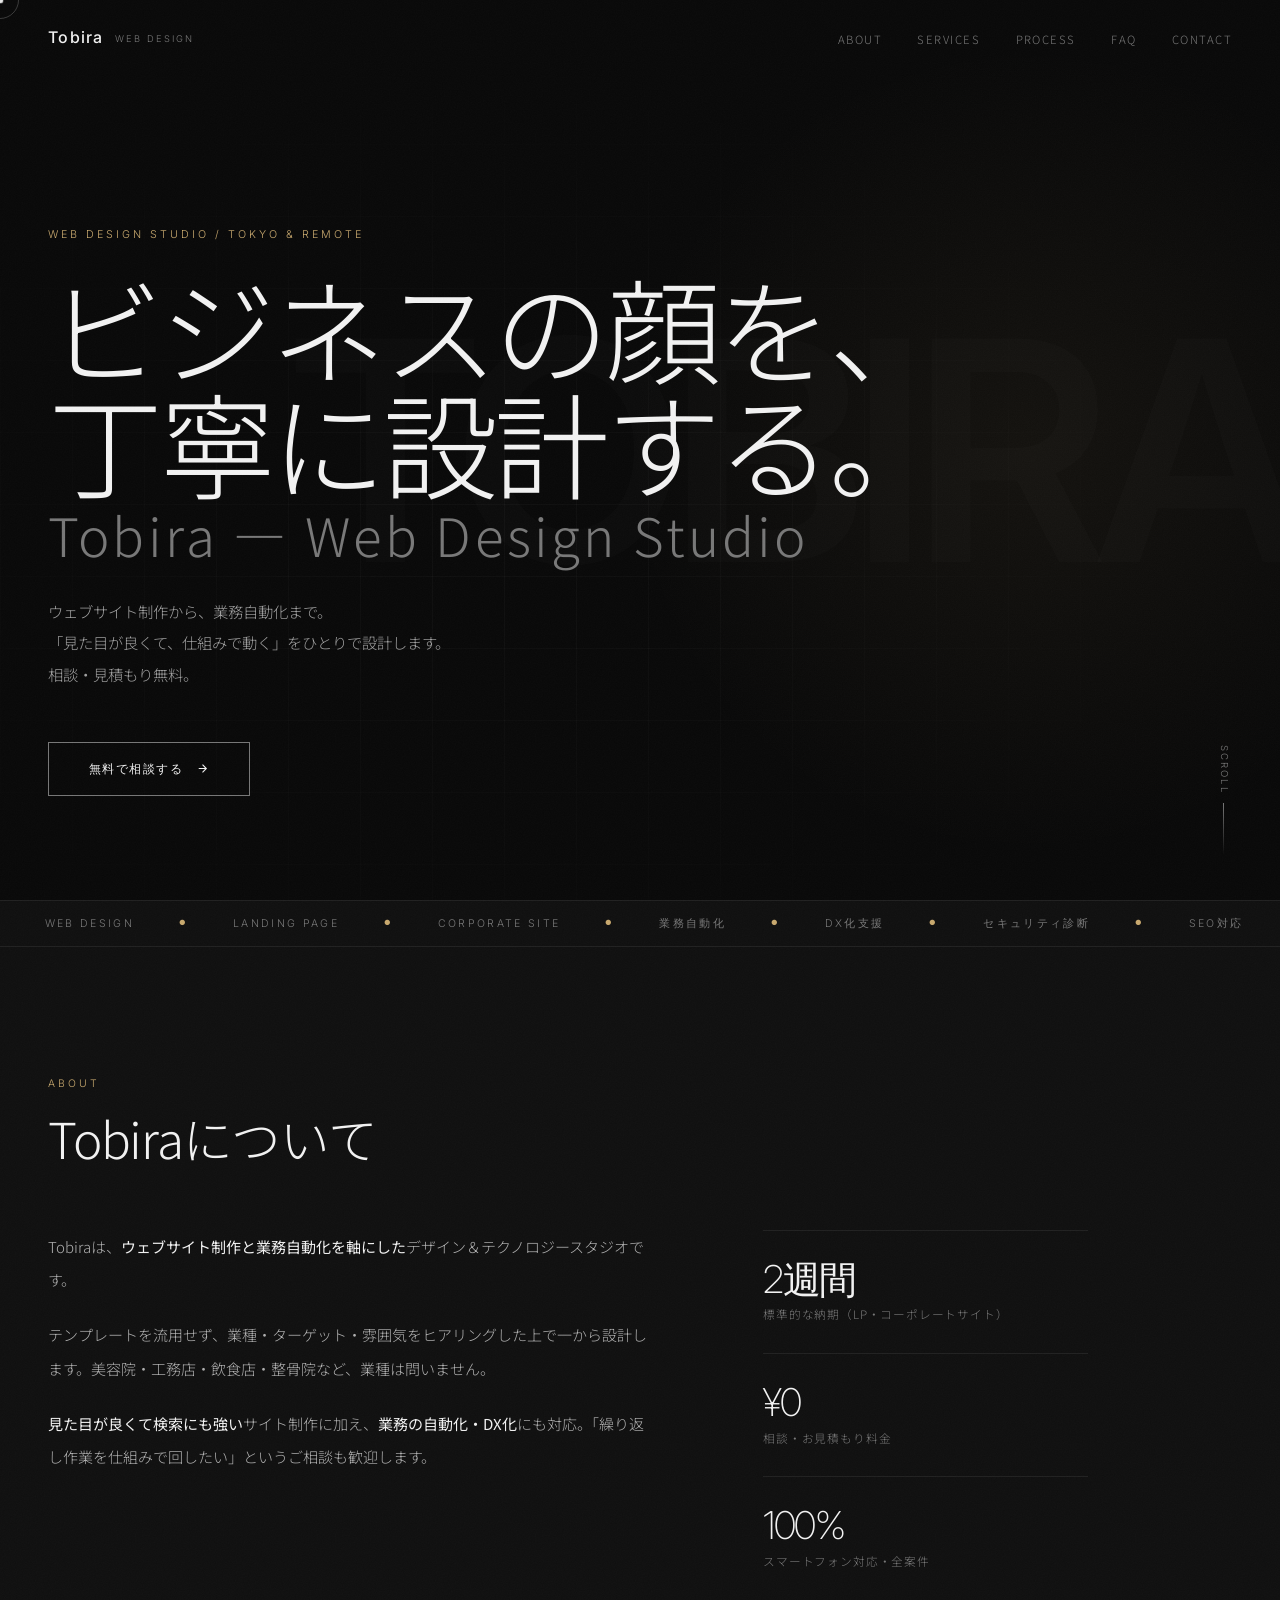
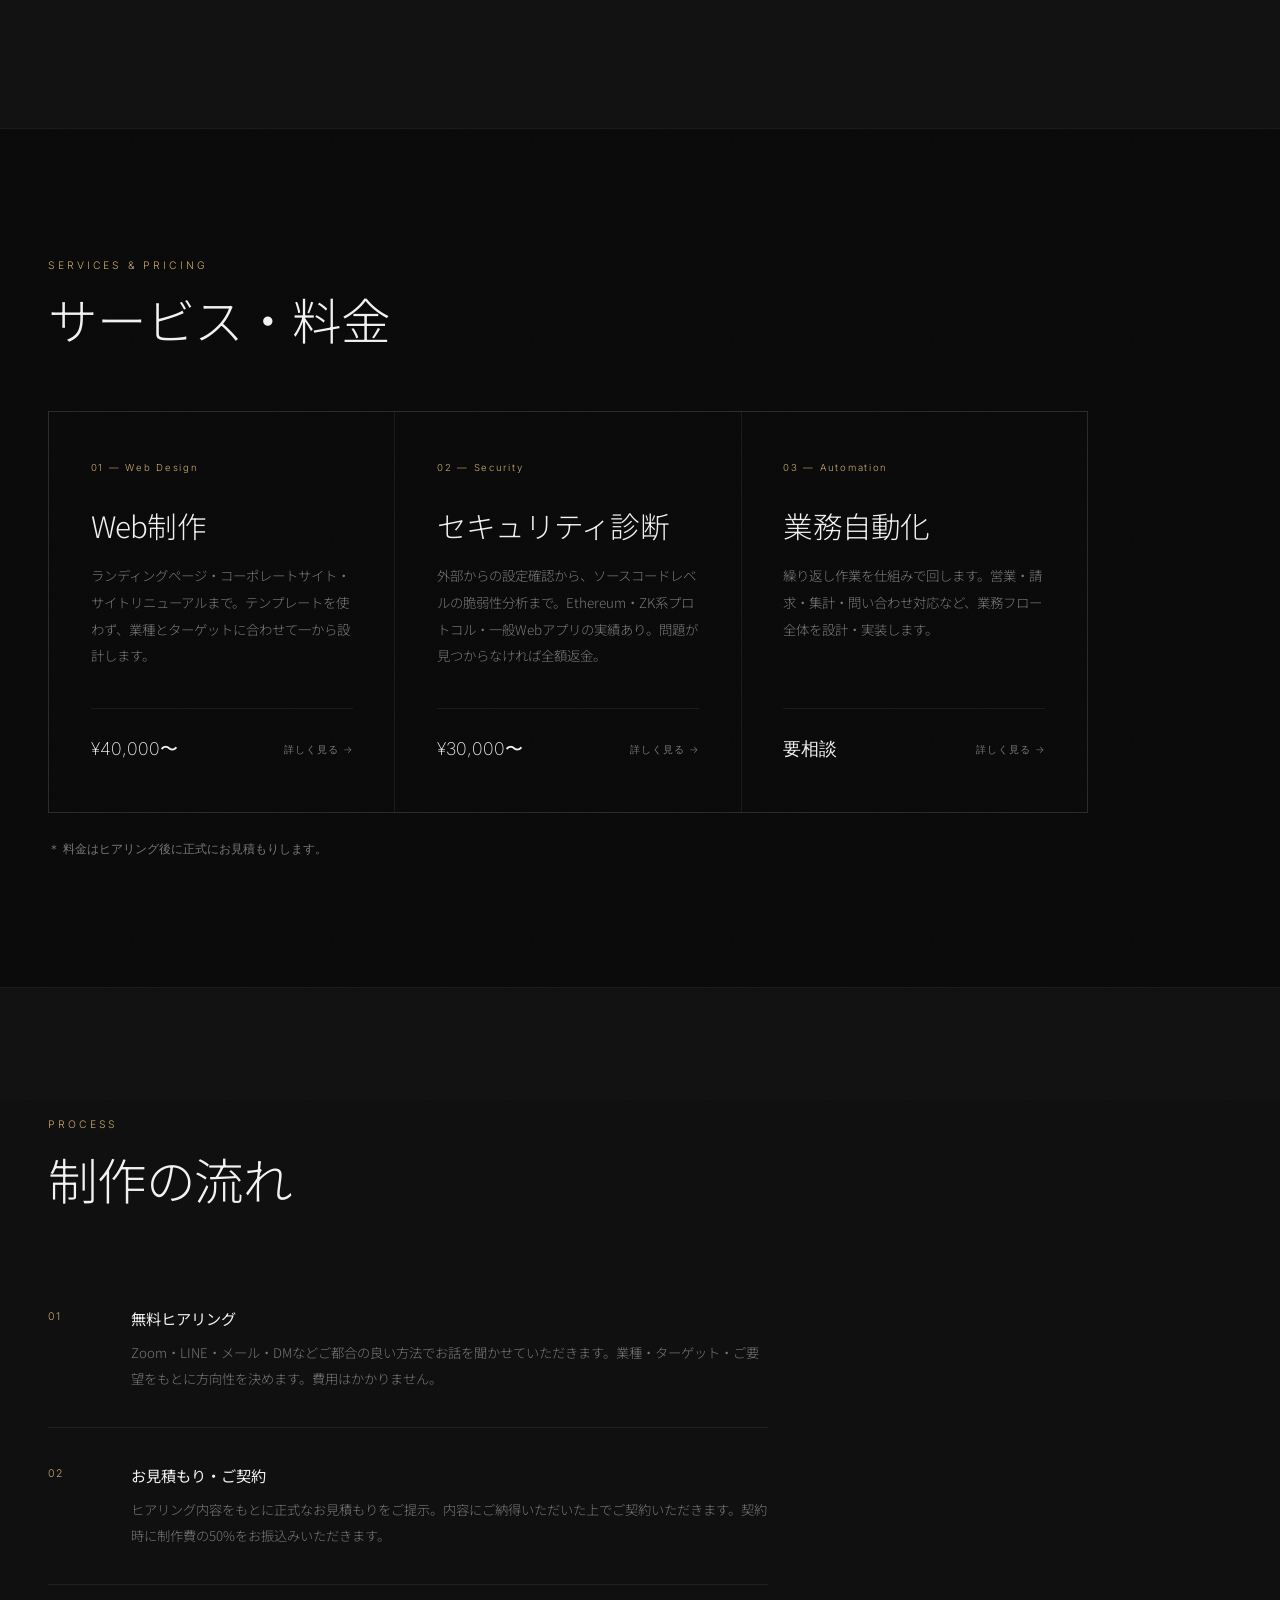
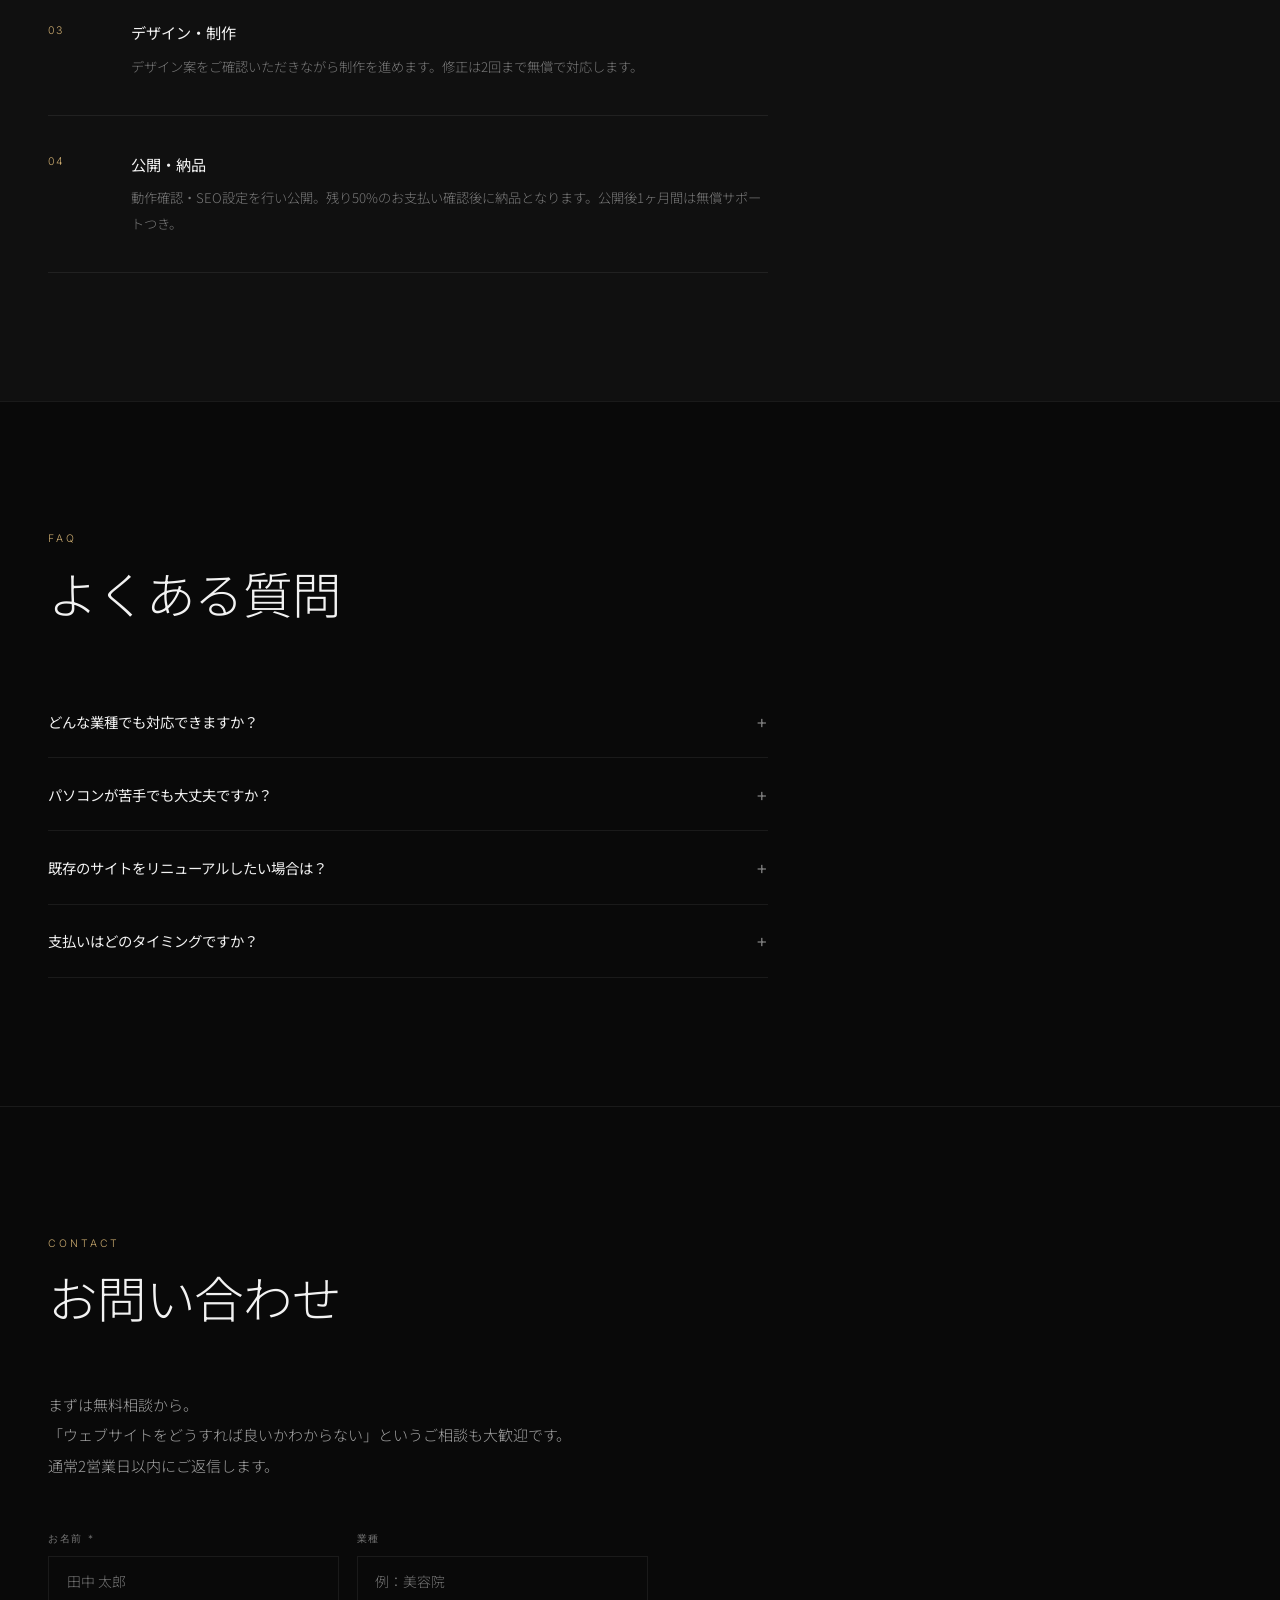
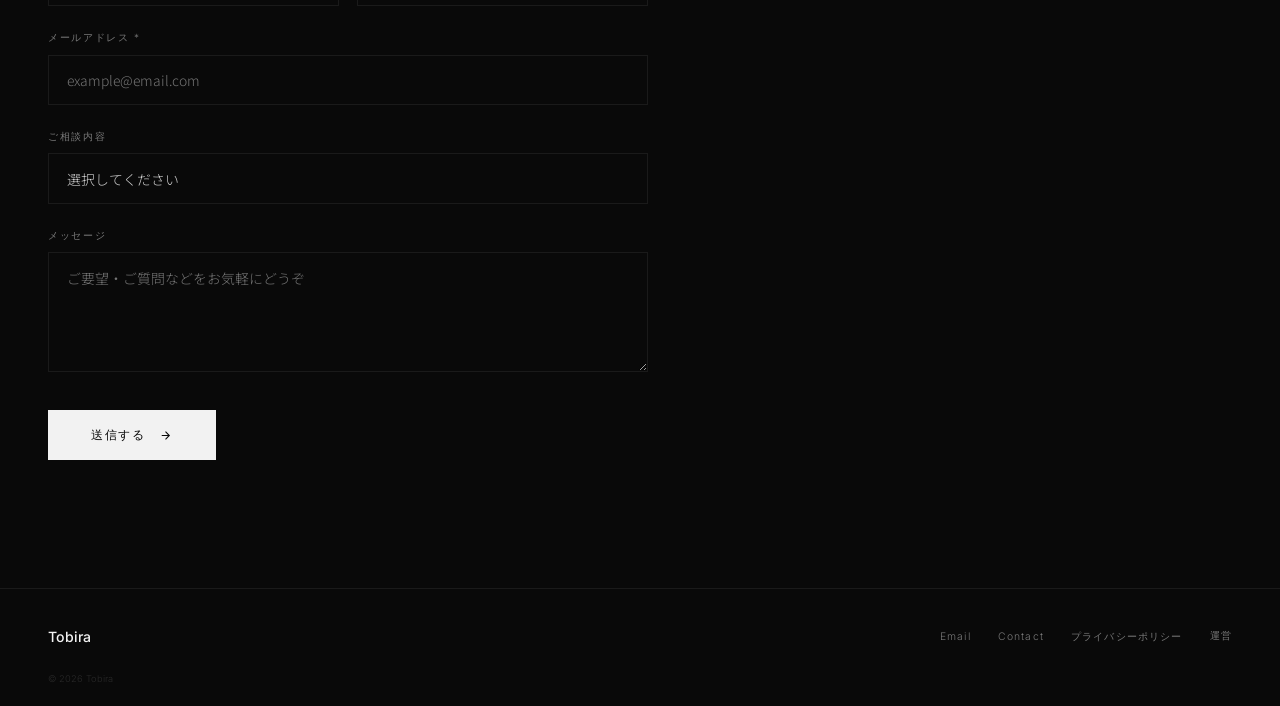
==== commit d28c7b59: "Add privacy policy page and payment method to operator info Co-Authored-By: Claude Sonnet 4.6 <norep" ====
--- a/index.html
+++ b/index.html
@@ -859,6 +859,8 @@
       <tr><th>学歴</th><td>慶應義塾大学 理工学部 情報工学科 卒（2026年3月）</td></tr>
       <tr><th>所在地</th><td>〒223-0062<br>神奈川県横浜市港北区日吉2-20-3<br>フロイス日吉105</td></tr>
       <tr><th>メール</th><td>tobira.webdesign@gmail.com</td></tr>
+      <tr><th>支払方法</th><td>銀行振込（請求書発行後14日以内）</td></tr>
+      <tr><th>サービス料金</th><td>各サービスページに記載</td></tr>
     </table>
   </div>
 </div>
@@ -870,6 +872,7 @@
     <div class="footer-links">
       <a href="mailto:tobira.webdesign@gmail.com">Email</a>
       <a href="#contact">Contact</a>
+      <a href="/privacy.html">プライバシーポリシー</a>
       <button id="operatorBtn">運営</button>
     </div>
   </div>
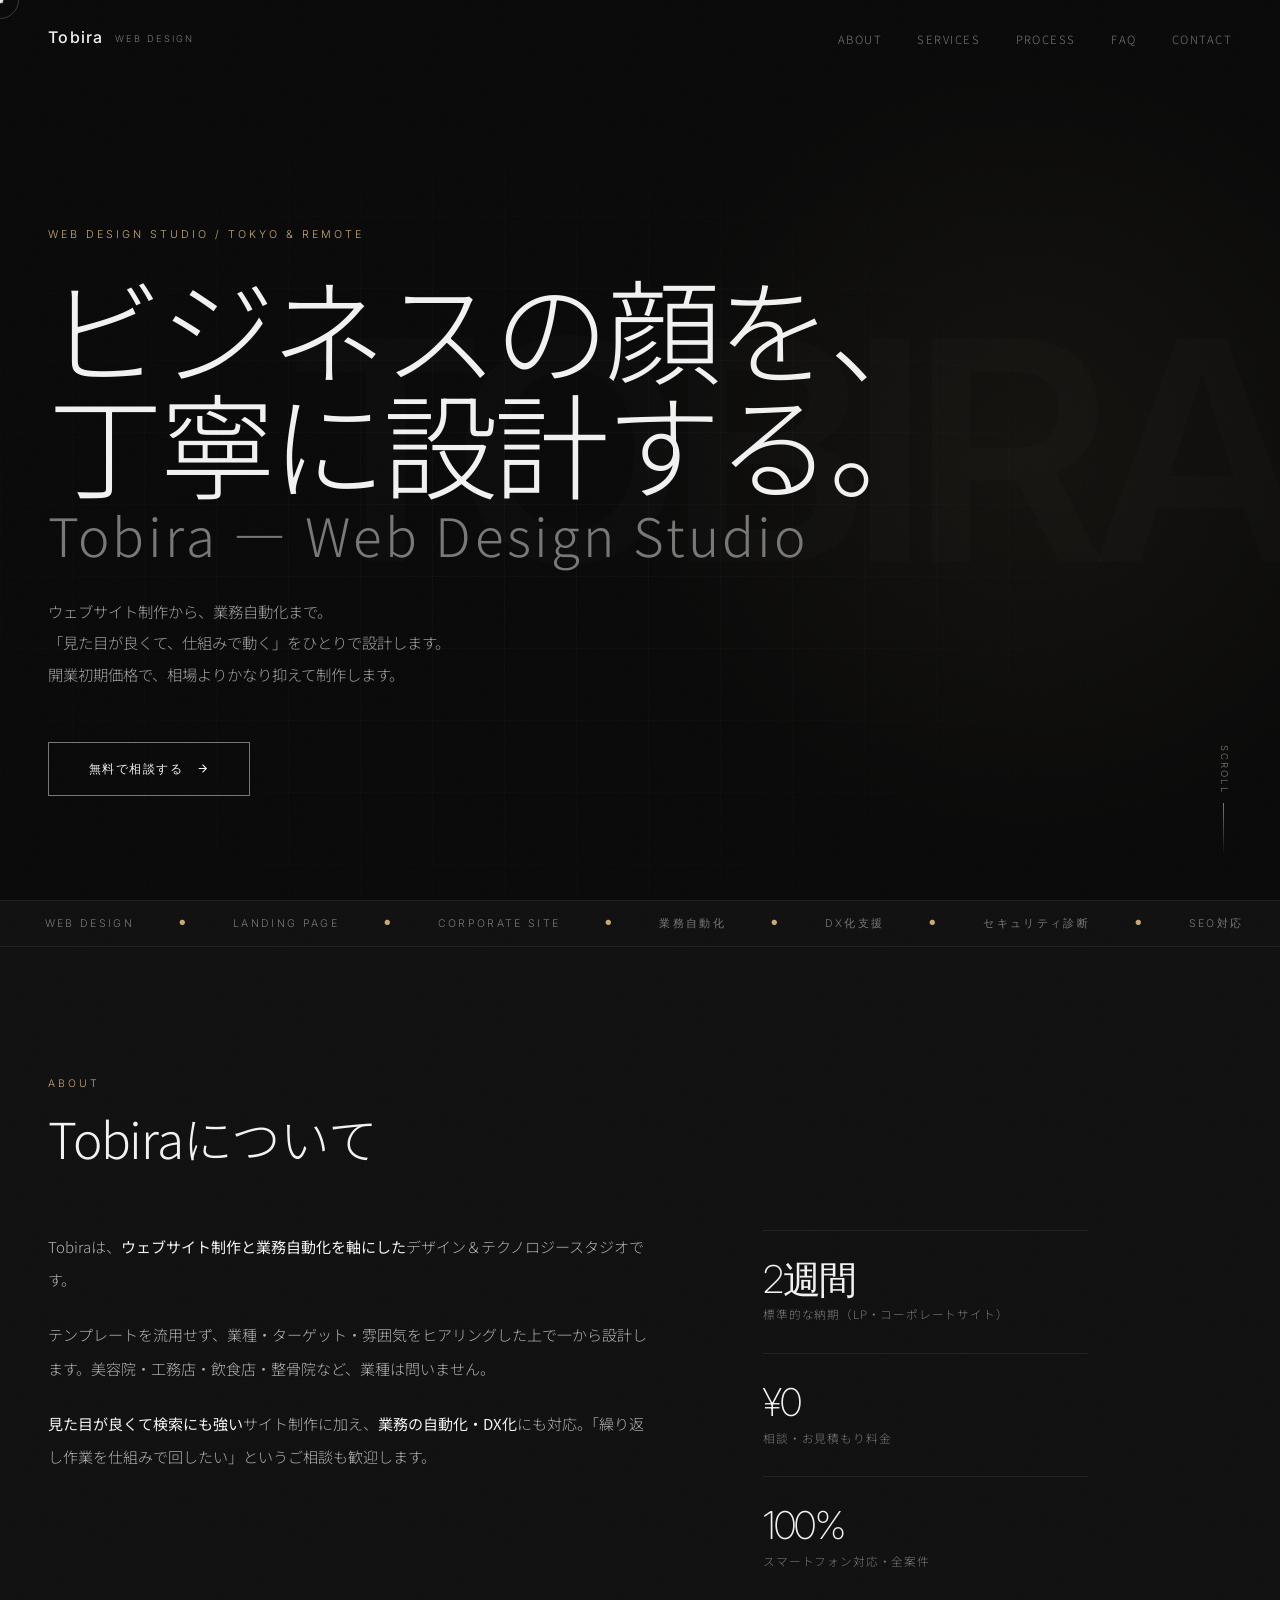
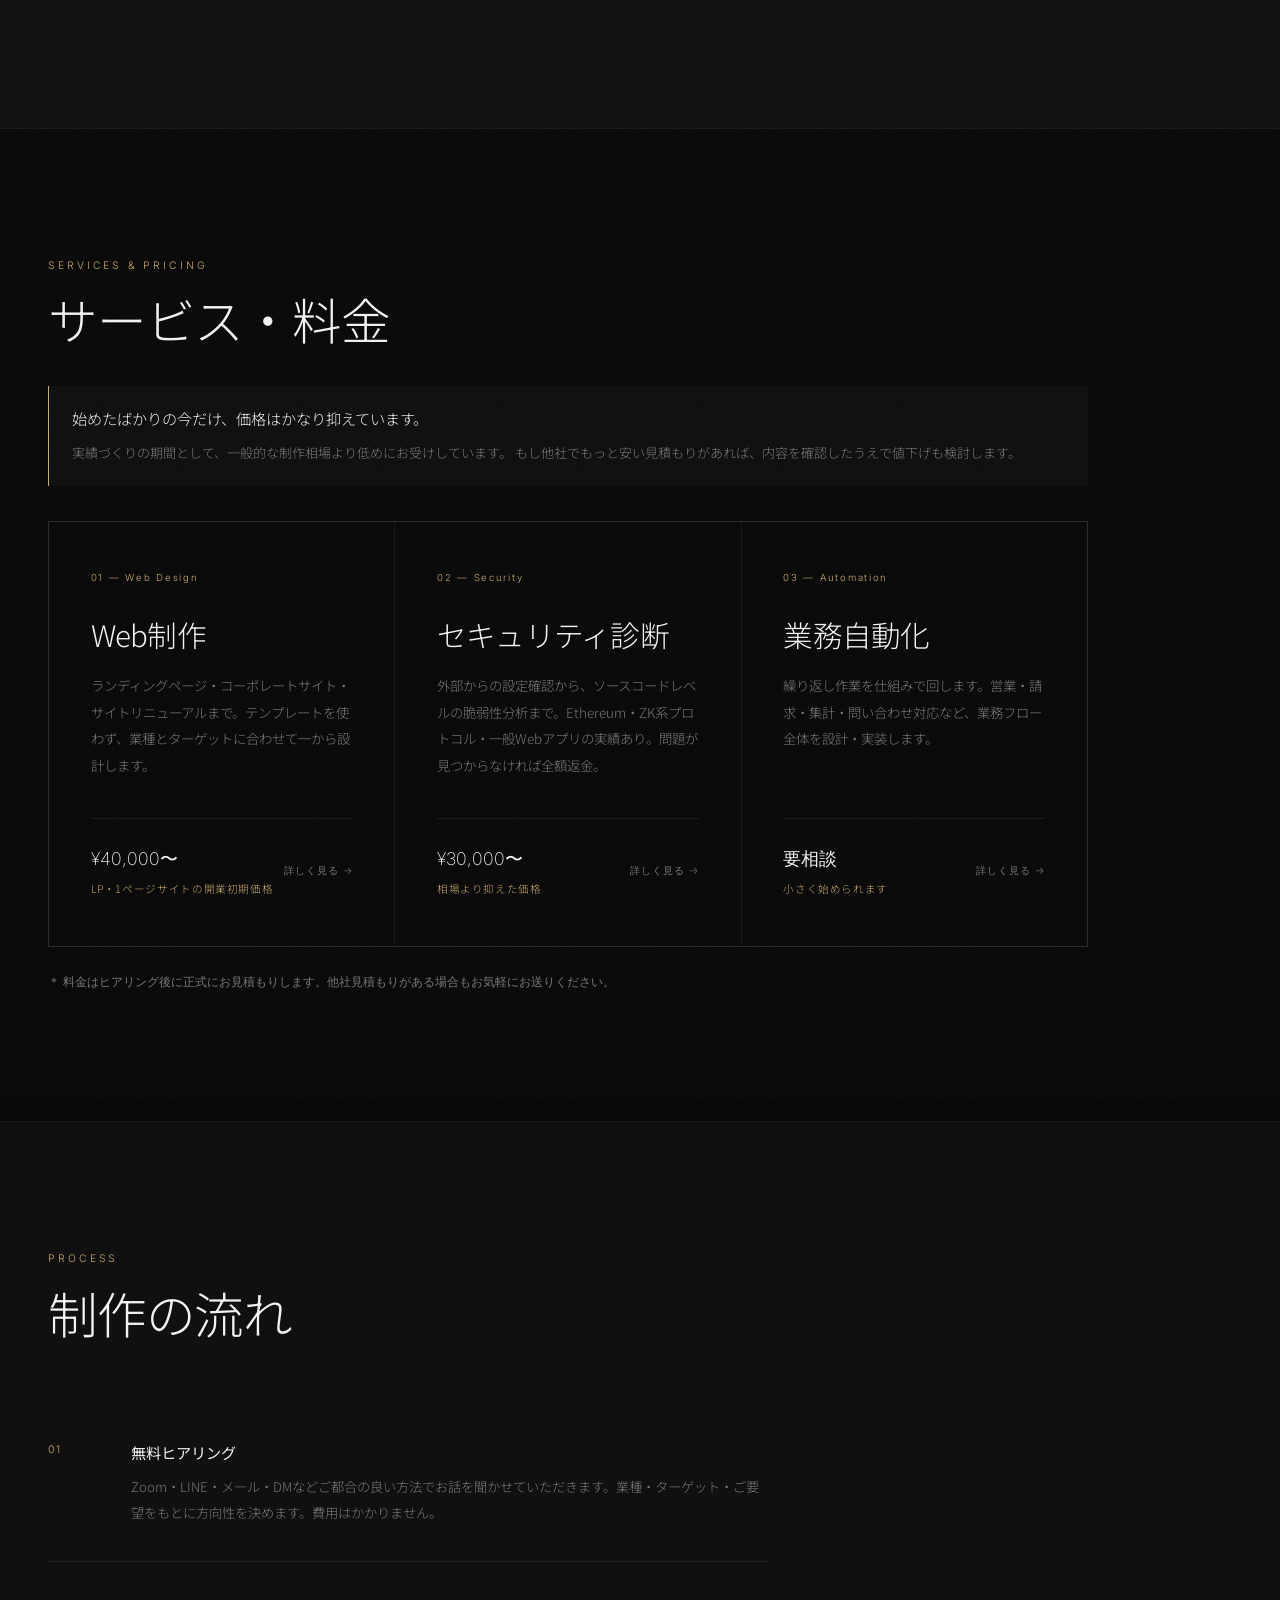
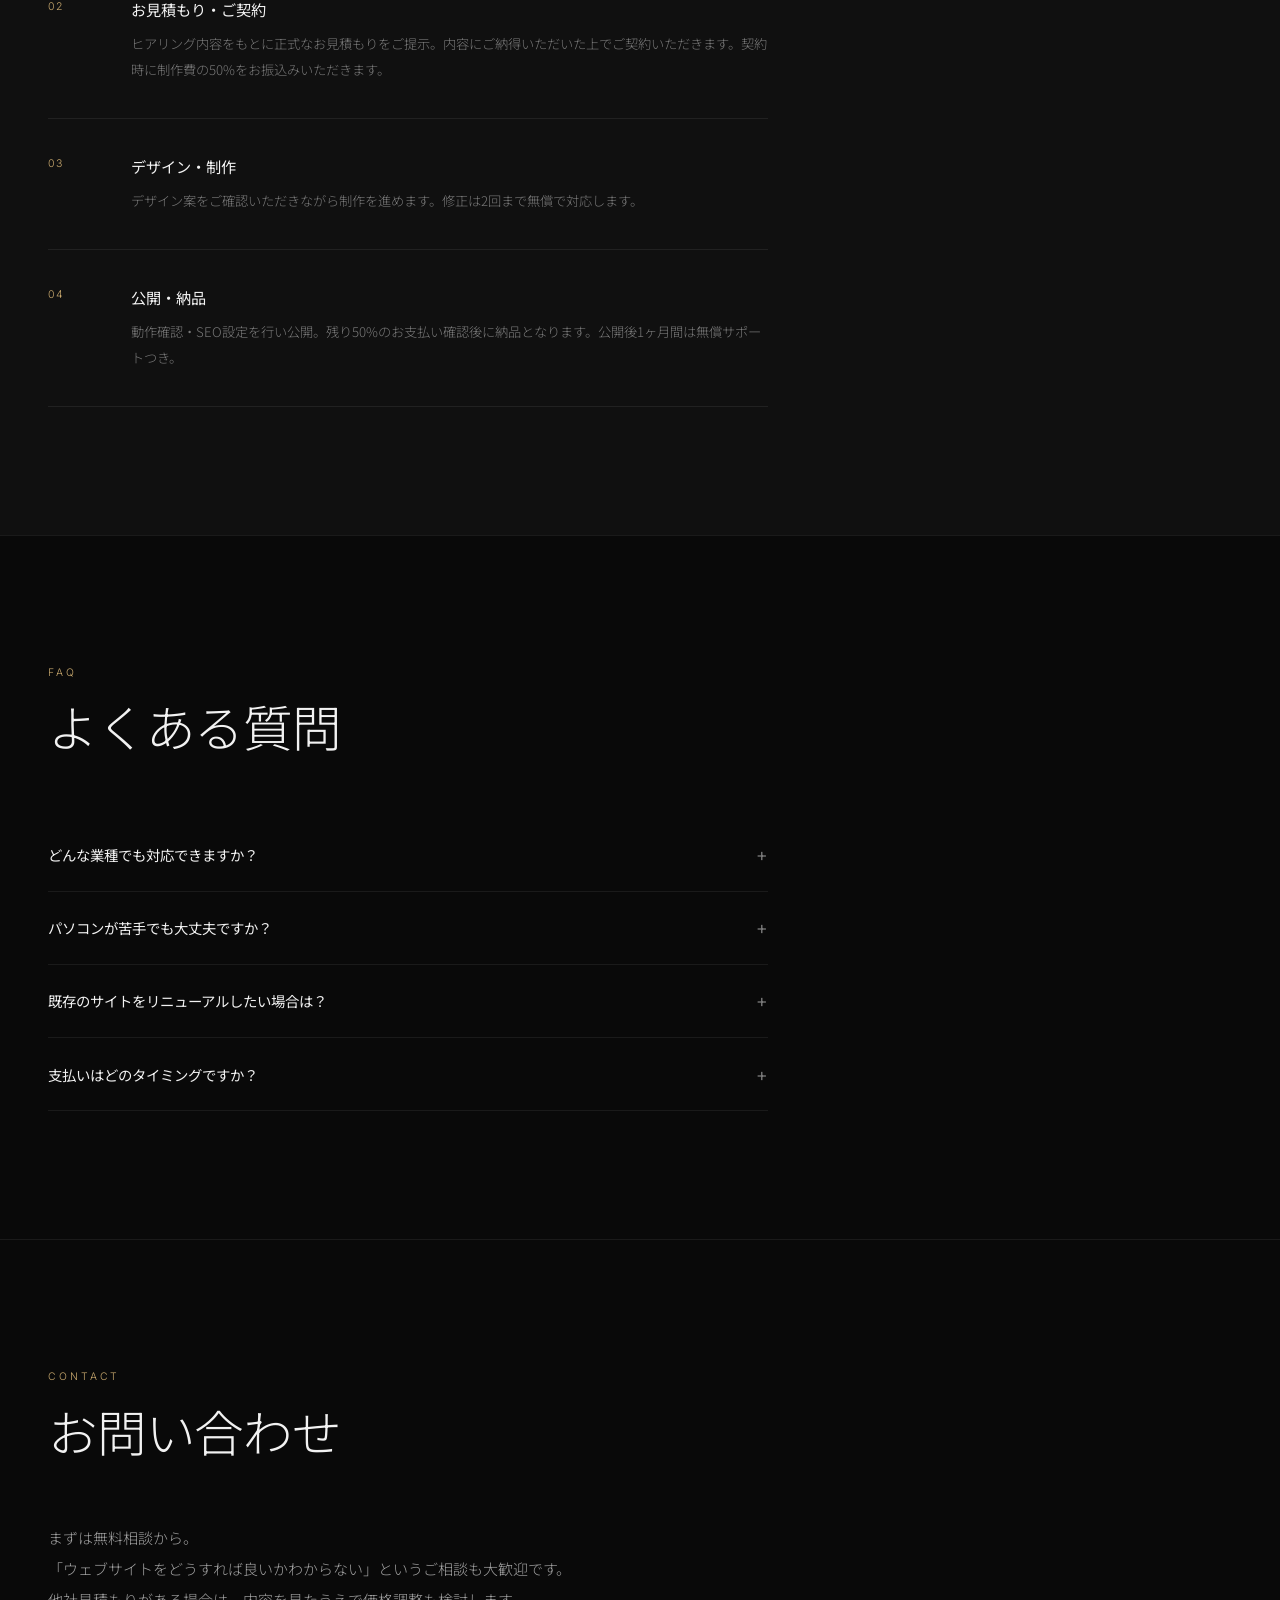
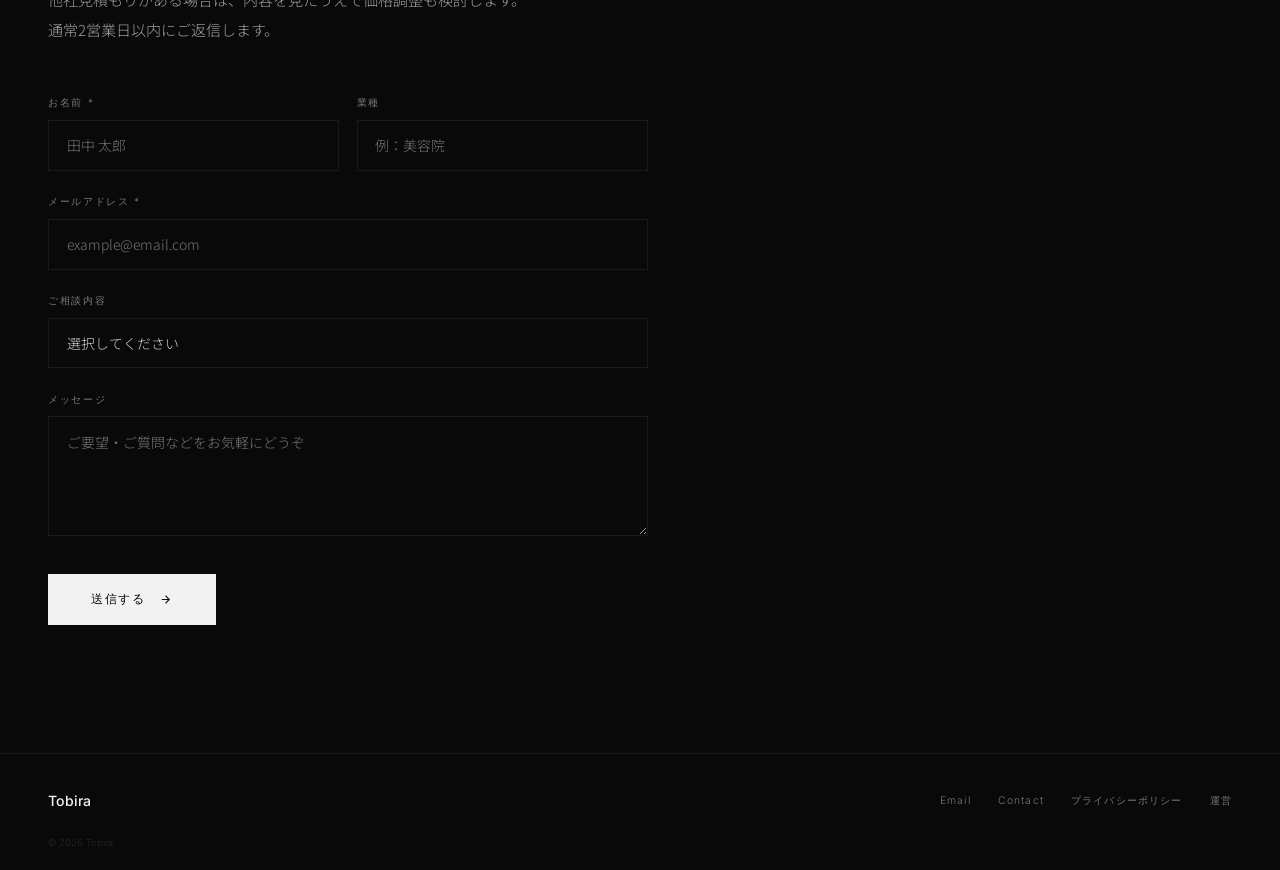
==== commit addebd98: "Update pricing messaging" ====
--- a/index.html
+++ b/index.html
@@ -352,6 +352,12 @@
       font-family: var(--mono); font-size: 1.1rem;
       font-weight: 200; color: var(--white);
     }
+    .service-cat-note {
+      font-size: .66rem;
+      color: var(--accent);
+      letter-spacing: .06em;
+      margin-top: .35rem;
+    }
     .service-cat-cta {
       font-family: var(--mono); font-size: .62rem;
       letter-spacing: .1em; color: var(--muted);
@@ -359,6 +365,24 @@
     }
     .service-cat:hover .service-cat-cta { color: var(--accent); transform: translateX(4px); }
     @media (max-width: 900px) { .service-categories { grid-template-columns: 1fr; } }
+    .pricing-message {
+      max-width: 1040px;
+      margin: -1.6rem 0 2.2rem;
+      padding: 1.25rem 1.45rem;
+      border-left: 1px solid var(--accent);
+      background: rgba(255,255,255,.025);
+    }
+    .pricing-message-title {
+      font-size: .95rem;
+      color: var(--white);
+      margin-bottom: .55rem;
+      line-height: 1.7;
+    }
+    .pricing-message-text {
+      font-size: .82rem;
+      color: var(--muted);
+      line-height: 1.95;
+    }
 
     /* ── WORKS ── */
     #works { background: var(--bg); }
@@ -622,7 +646,7 @@
   <p class="hero-sub">
     ウェブサイト制作から、業務自動化まで。<br>
     「見た目が良くて、仕組みで動く」をひとりで設計します。<br>
-    相談・見積もり無料。
+    開業初期価格で、相場よりかなり抑えて制作します。
   </p>
   <div class="hero-cta">
     <a href="#contact" class="btn btn-outline">
@@ -684,6 +708,13 @@
     <p class="section-label">Services &amp; Pricing</p>
     <h2 class="section-title">サービス・料金</h2>
   </div>
+  <div class="pricing-message fade-in">
+    <div class="pricing-message-title">始めたばかりの今だけ、価格はかなり抑えています。</div>
+    <div class="pricing-message-text">
+      実績づくりの期間として、一般的な制作相場より低めにお受けしています。
+      もし他社でもっと安い見積もりがあれば、内容を確認したうえで値下げも検討します。
+    </div>
+  </div>
   <div class="service-categories fade-in">
     <a href="services/web.html" class="service-cat">
       <div class="service-cat-label">01 — Web Design</div>
@@ -692,7 +723,10 @@
         ランディングページ・コーポレートサイト・サイトリニューアルまで。テンプレートを使わず、業種とターゲットに合わせて一から設計します。
       </div>
       <div class="service-cat-foot">
-        <div class="service-cat-price">¥40,000〜</div>
+        <div>
+          <div class="service-cat-price">¥40,000〜</div>
+          <div class="service-cat-note">LP・1ページサイトの開業初期価格</div>
+        </div>
         <div class="service-cat-cta">詳しく見る →</div>
       </div>
     </a>
@@ -703,7 +737,10 @@
         外部からの設定確認から、ソースコードレベルの脆弱性分析まで。Ethereum・ZK系プロトコル・一般Webアプリの実績あり。問題が見つからなければ全額返金。
       </div>
       <div class="service-cat-foot">
-        <div class="service-cat-price">¥30,000〜</div>
+        <div>
+          <div class="service-cat-price">¥30,000〜</div>
+          <div class="service-cat-note">相場より抑えた価格</div>
+        </div>
         <div class="service-cat-cta">詳しく見る →</div>
       </div>
     </a>
@@ -714,13 +751,16 @@
         繰り返し作業を仕組みで回します。営業・請求・集計・問い合わせ対応など、業務フロー全体を設計・実装します。
       </div>
       <div class="service-cat-foot">
-        <div class="service-cat-price">要相談</div>
+        <div>
+          <div class="service-cat-price">要相談</div>
+          <div class="service-cat-note">小さく始められます</div>
+        </div>
         <div class="service-cat-cta">詳しく見る →</div>
       </div>
     </a>
   </div>
   <p style="margin-top:1.6rem;font-size:.76rem;color:var(--muted);font-family:var(--mono);">
-    ＊ 料金はヒアリング後に正式にお見積もりします。
+    ＊ 料金はヒアリング後に正式にお見積もりします。他社見積もりがある場合もお気軽にお送りください。
   </p>
 </section>
 
@@ -804,6 +844,7 @@
     <p class="contact-lead">
       まずは無料相談から。<br>
       「ウェブサイトをどうすれば良いかわからない」というご相談も大歓迎です。<br>
+      他社見積もりがある場合は、内容を見たうえで価格調整も検討します。<br>
       通常2営業日以内にご返信します。
     </p>
     <form action="https://api.web3forms.com/submit" method="POST">
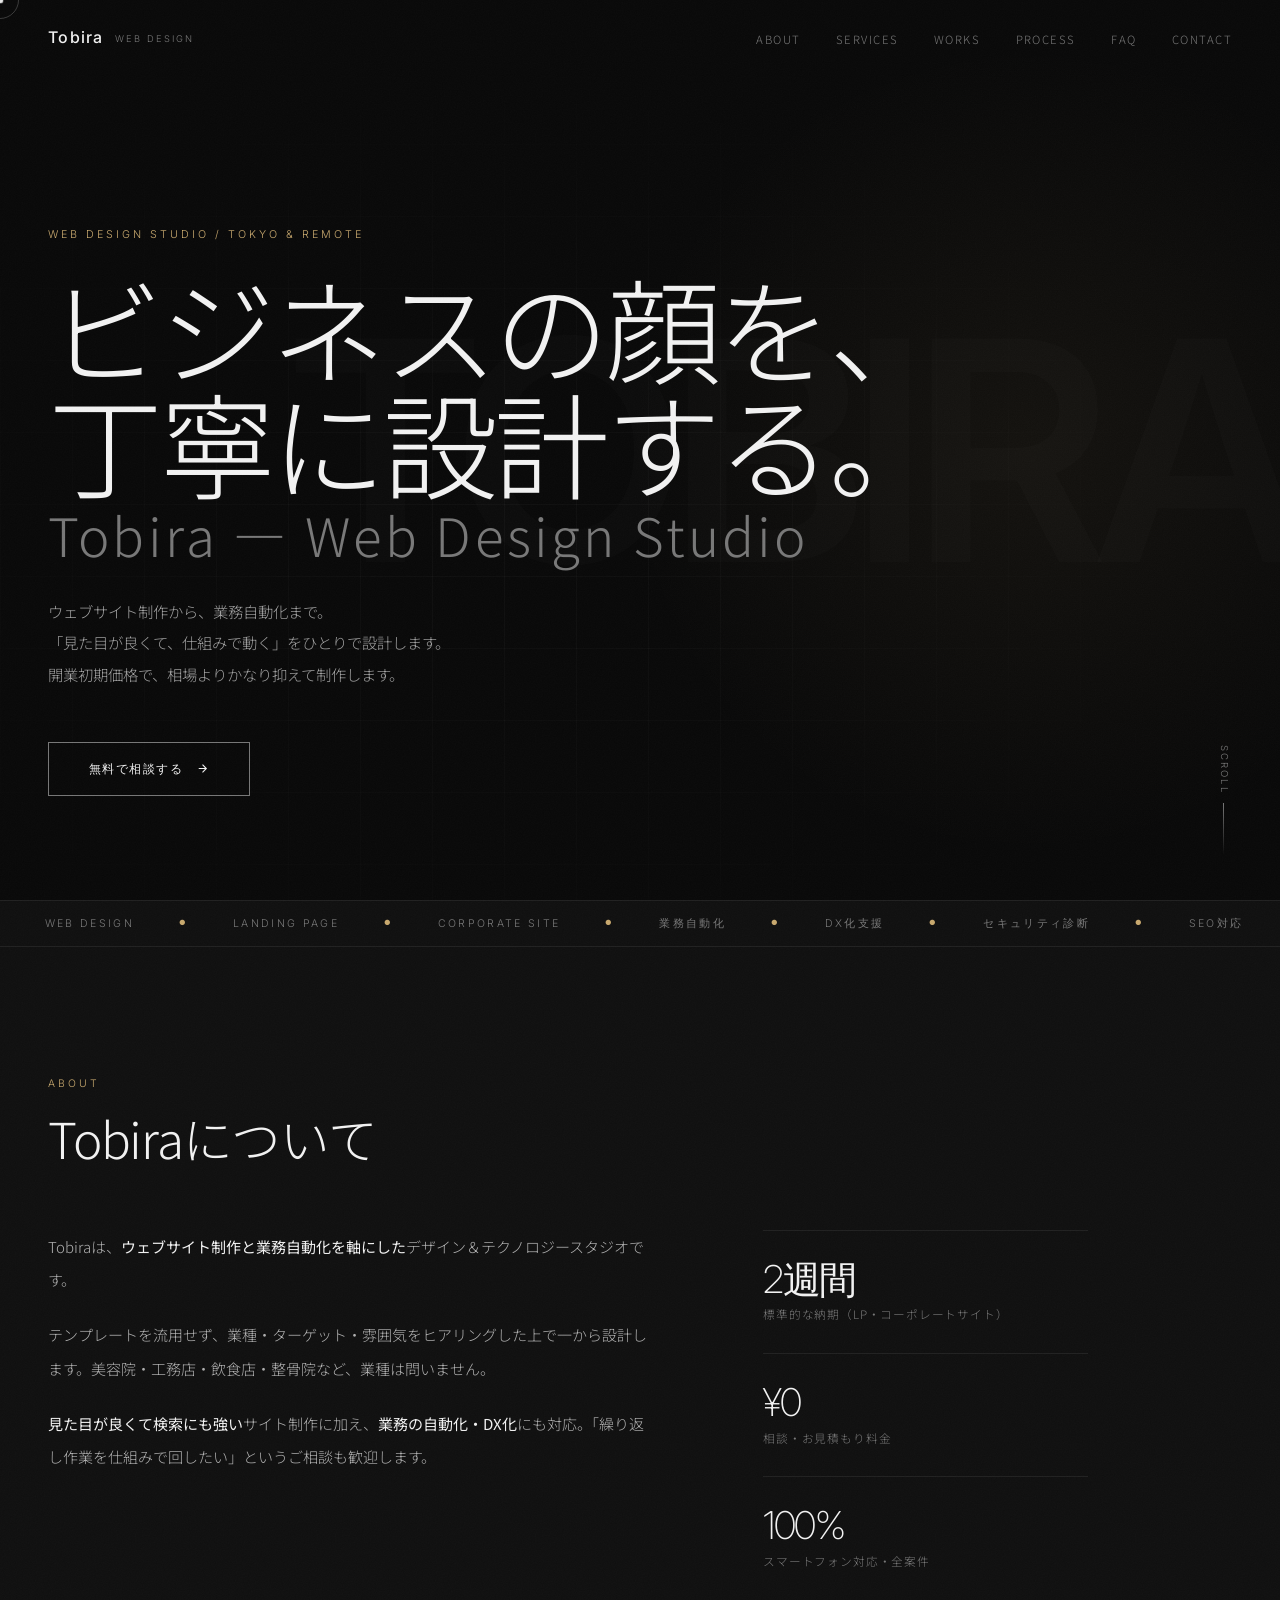
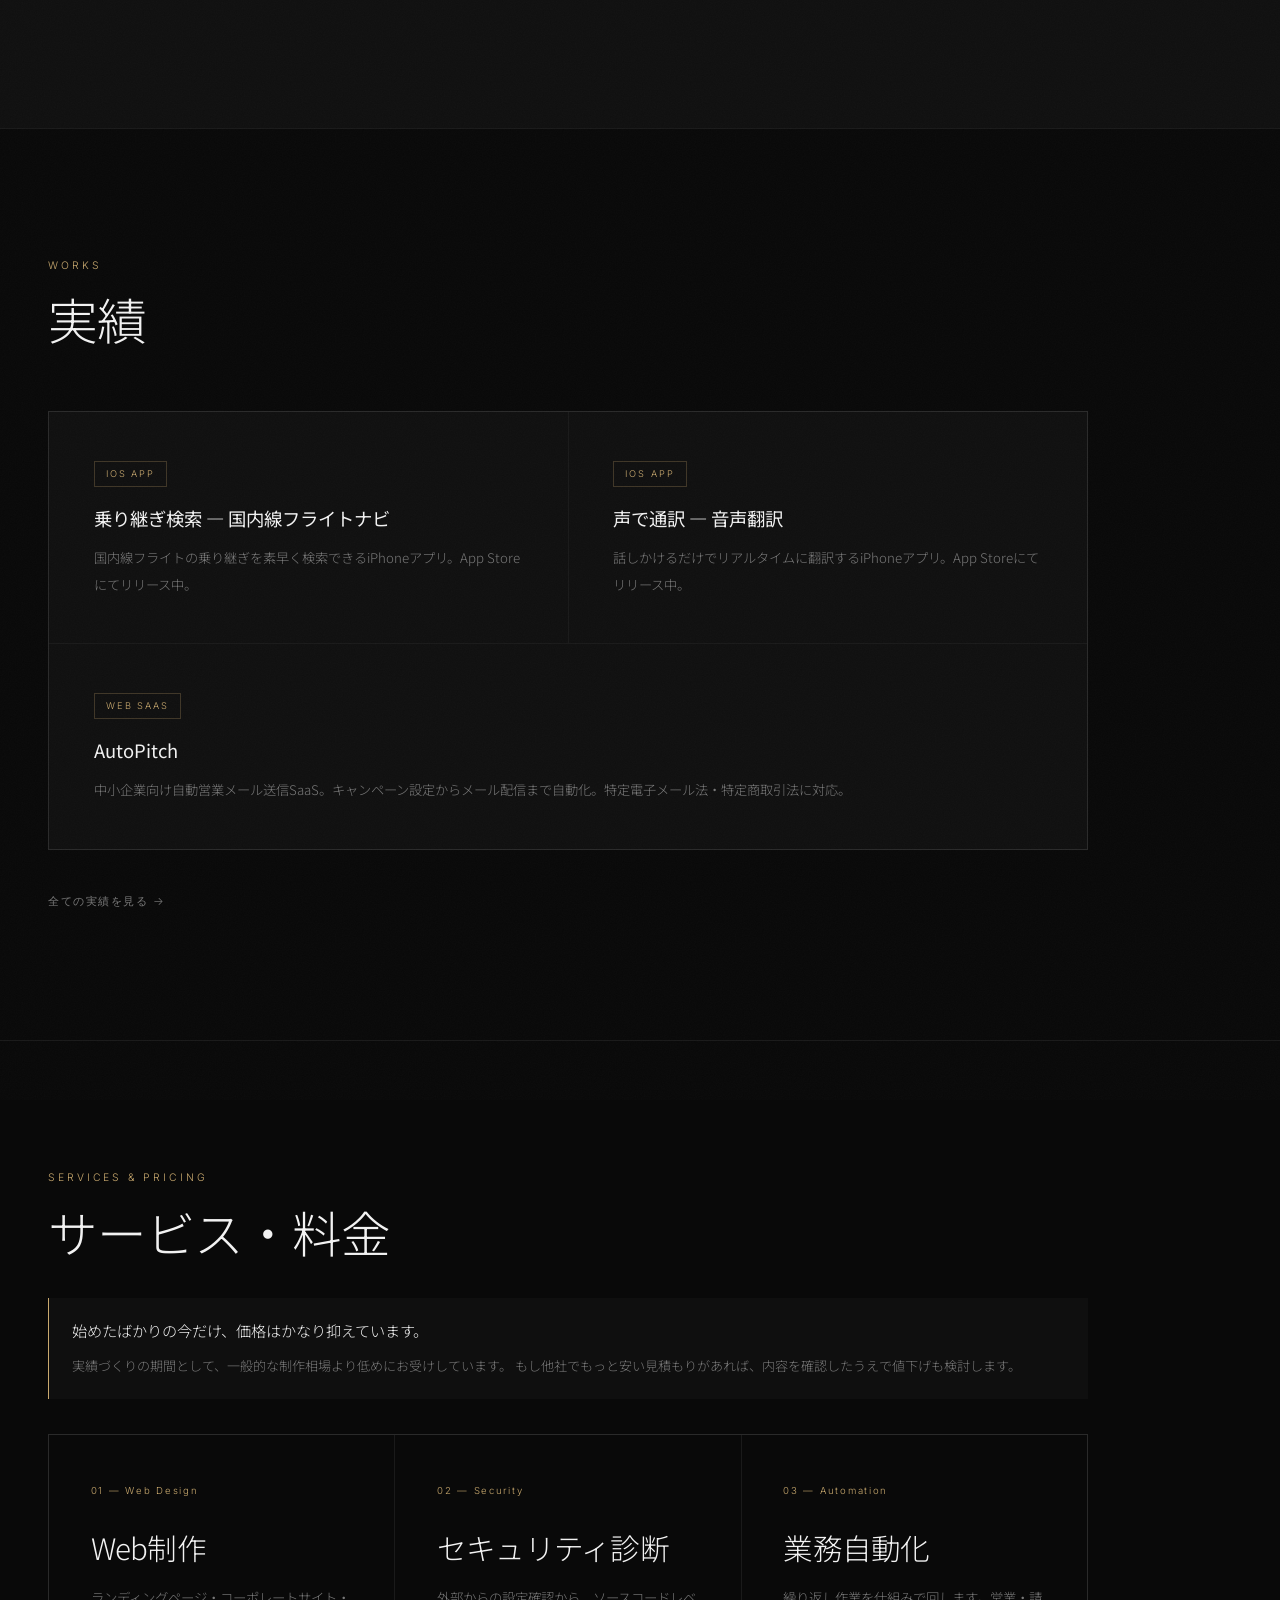
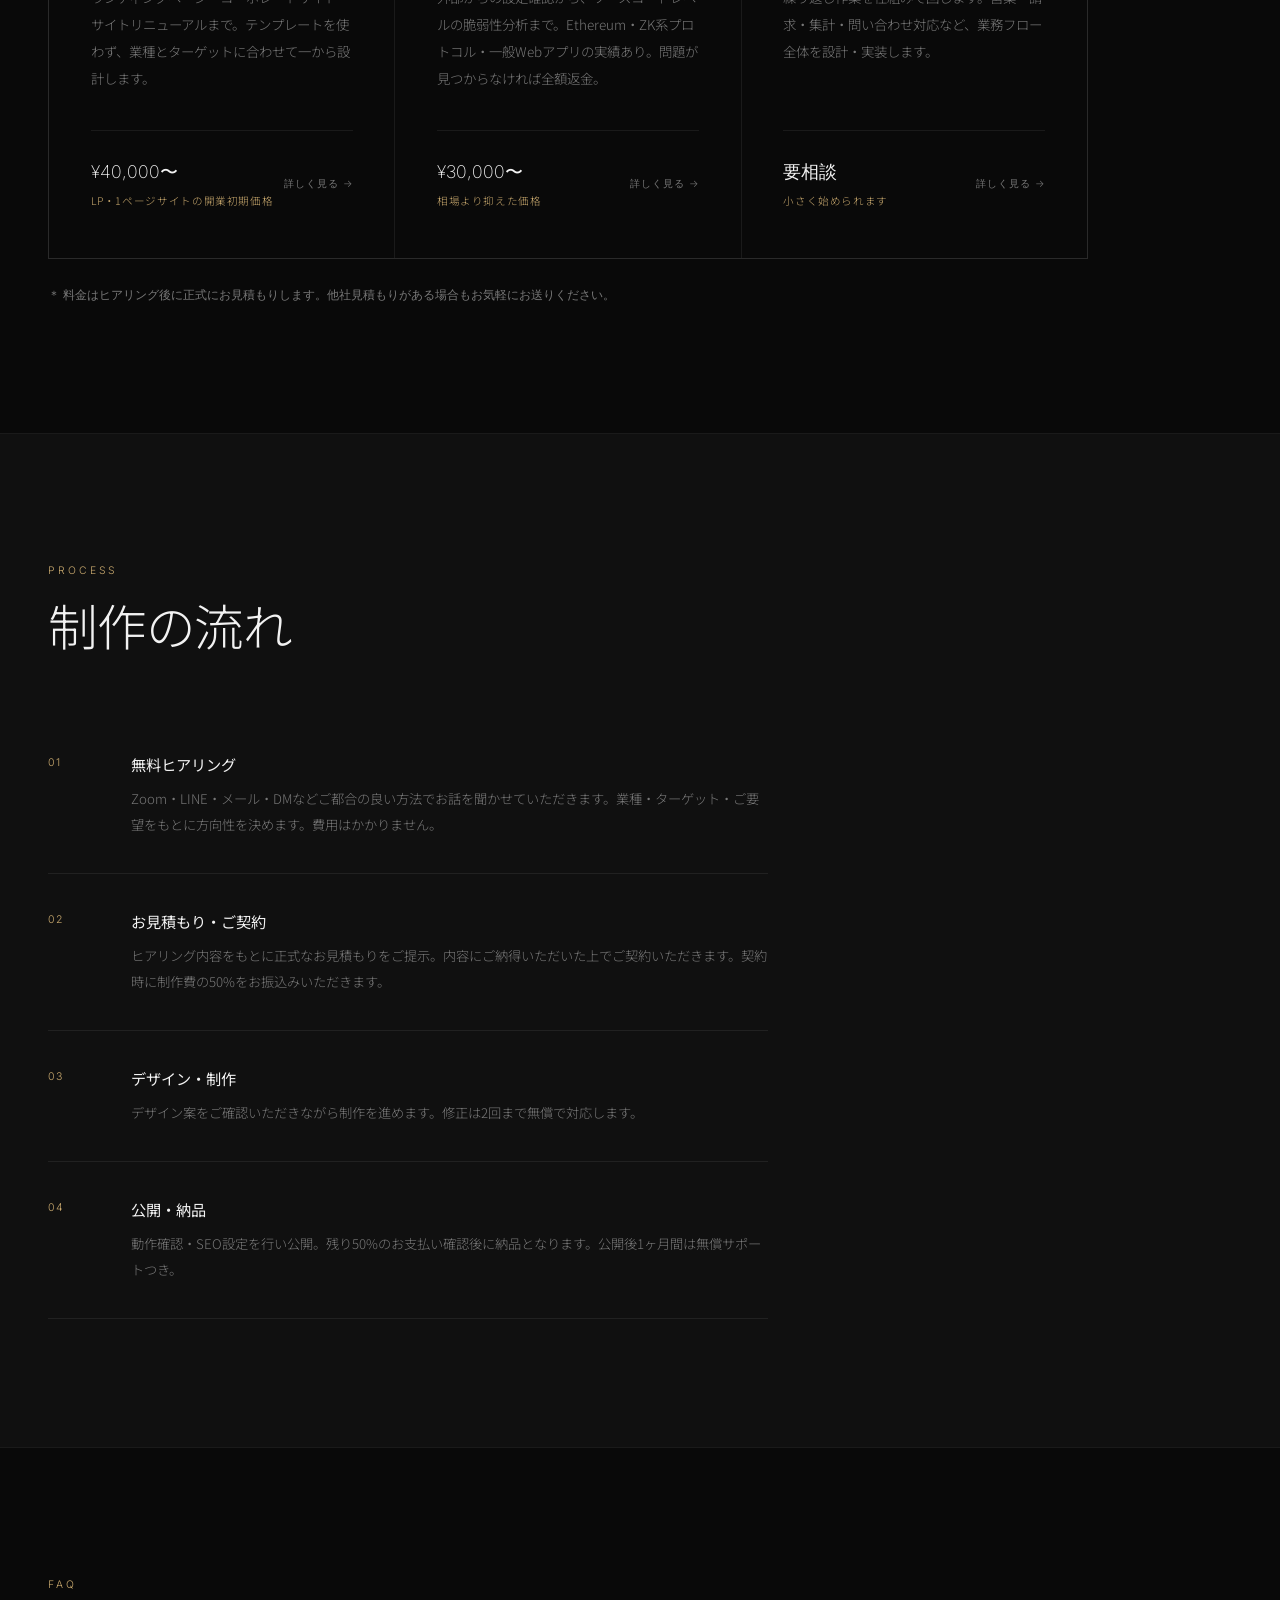
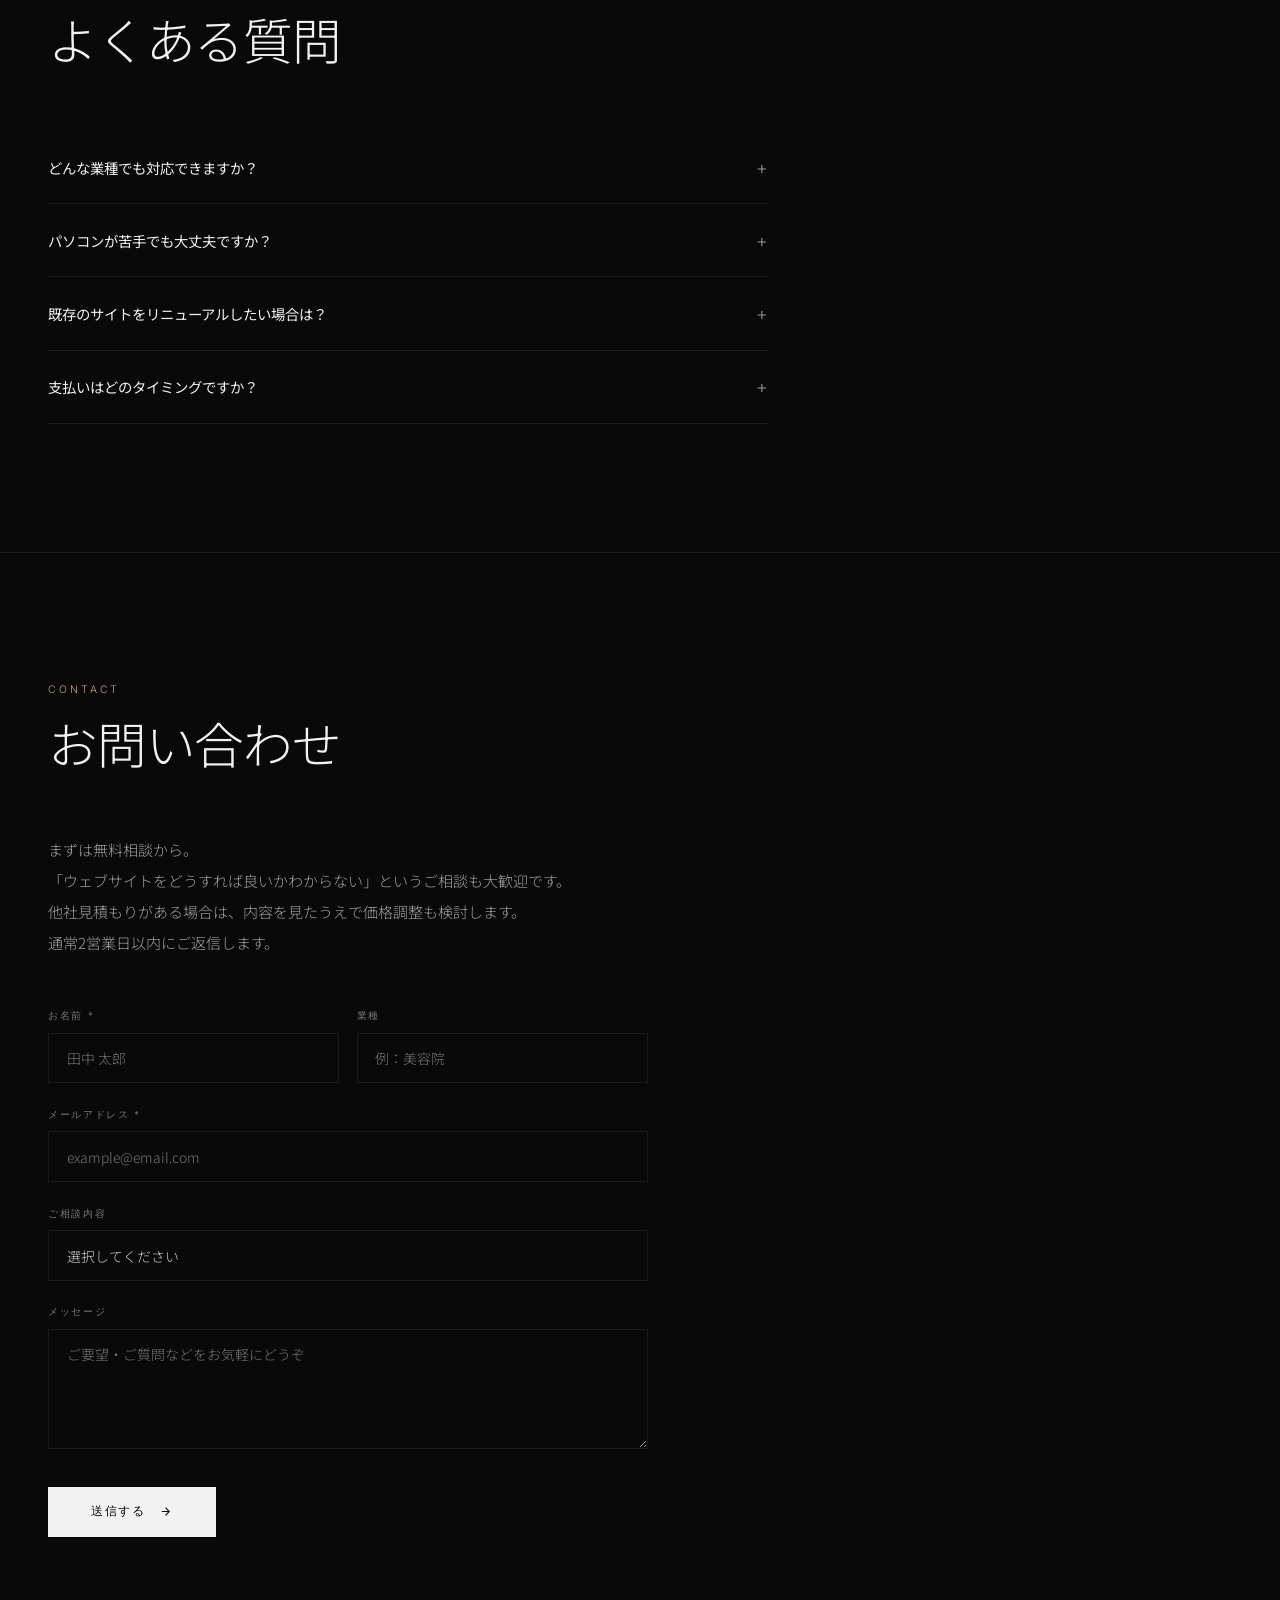
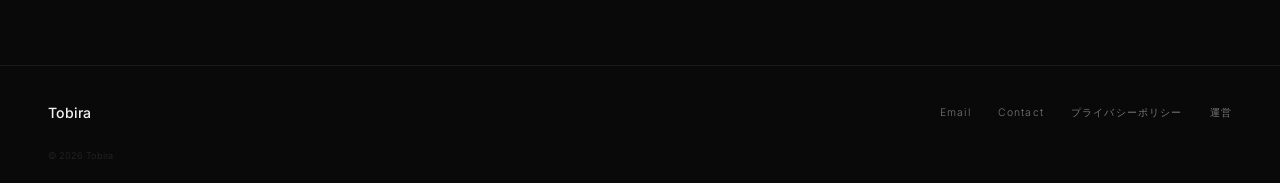
==== commit 3c1842a4: "ナビ別ページ化・実績ページ追加 Co-Authored-By: Claude Sonnet 4.6 <noreply@anthropic.com>" ====
--- a/index.html
+++ b/index.html
@@ -623,13 +623,14 @@
 
 <!-- NAV -->
 <nav id="nav">
-  <a class="nav-logo" href="#hero">Tobira<span>Web Design</span></a>
+  <a class="nav-logo" href="/">Tobira<span>Web Design</span></a>
   <ul class="nav-links">
-    <li><a href="#about">About</a></li>
-    <li><a href="#services">Services</a></li>
-    <li><a href="#process">Process</a></li>
-    <li><a href="#faq">FAQ</a></li>
-    <li><a href="#contact">Contact</a></li>
+    <li><a href="about.html">About</a></li>
+    <li><a href="services/web.html">Services</a></li>
+    <li><a href="works.html">Works</a></li>
+    <li><a href="process.html">Process</a></li>
+    <li><a href="faq.html">FAQ</a></li>
+    <li><a href="contact.html">Contact</a></li>
   </ul>
 </nav>
 
@@ -702,6 +703,36 @@
 
 <div class="divider"></div>
 
+<!-- WORKS -->
+<section id="works">
+  <div class="fade-in">
+    <p class="section-label">Works</p>
+    <h2 class="section-title">実績</h2>
+  </div>
+  <div class="works-grid fade-in">
+    <a href="https://apps.apple.com/jp/app/%E4%B9%97%E3%82%8A%E7%B6%99%E3%81%8E%E6%A4%9C%E7%B4%A2-%E5%9B%BD%E5%86%85%E7%B7%9A%E3%83%95%E3%83%A9%E3%82%A4%E3%83%88%E3%83%8A%E3%83%93/id6759199153" target="_blank" rel="noopener" class="work-card" style="text-decoration:none;display:block;transition:background .25s;">
+      <span class="work-tag">iOS App</span>
+      <div class="work-title">乗り継ぎ検索 — 国内線フライトナビ</div>
+      <div class="work-desc">国内線フライトの乗り継ぎを素早く検索できるiPhoneアプリ。App Storeにてリリース中。</div>
+    </a>
+    <a href="https://apps.apple.com/jp/app/%E5%A3%B0%E3%81%A7%E9%80%9A%E8%A8%B3-%E9%9F%B3%E5%A3%B0%E7%BF%BB%E8%A8%B3/id6759476748" target="_blank" rel="noopener" class="work-card" style="text-decoration:none;display:block;transition:background .25s;">
+      <span class="work-tag">iOS App</span>
+      <div class="work-title">声で通訳 — 音声翻訳</div>
+      <div class="work-desc">話しかけるだけでリアルタイムに翻訳するiPhoneアプリ。App Storeにてリリース中。</div>
+    </a>
+    <a href="https://autopitch.tobira-webdesign.com" target="_blank" rel="noopener" class="work-card" style="text-decoration:none;display:block;transition:background .25s;grid-column:1/-1;">
+      <span class="work-tag">Web SaaS</span>
+      <div class="work-title">AutoPitch</div>
+      <div class="work-desc">中小企業向け自動営業メール送信SaaS。キャンペーン設定からメール配信まで自動化。特定電子メール法・特定商取引法に対応。</div>
+    </a>
+  </div>
+  <p style="margin-top:2.2rem;">
+    <a href="works.html" style="font-family:var(--mono);font-size:.7rem;letter-spacing:.14em;color:var(--muted);text-decoration:none;transition:color .2s;" onmouseover="this.style.color='var(--accent)'" onmouseout="this.style.color='var(--muted)'">全ての実績を見る →</a>
+  </p>
+</section>
+
+<div class="divider"></div>
+
 <!-- SERVICES -->
 <section id="services">
   <div class="fade-in">
@@ -912,7 +943,7 @@
     <div class="footer-brand">Tobira</div>
     <div class="footer-links">
       <a href="mailto:tobira.webdesign@gmail.com">Email</a>
-      <a href="#contact">Contact</a>
+      <a href="contact.html">Contact</a>
       <a href="/privacy.html">プライバシーポリシー</a>
       <button id="operatorBtn">運営</button>
     </div>
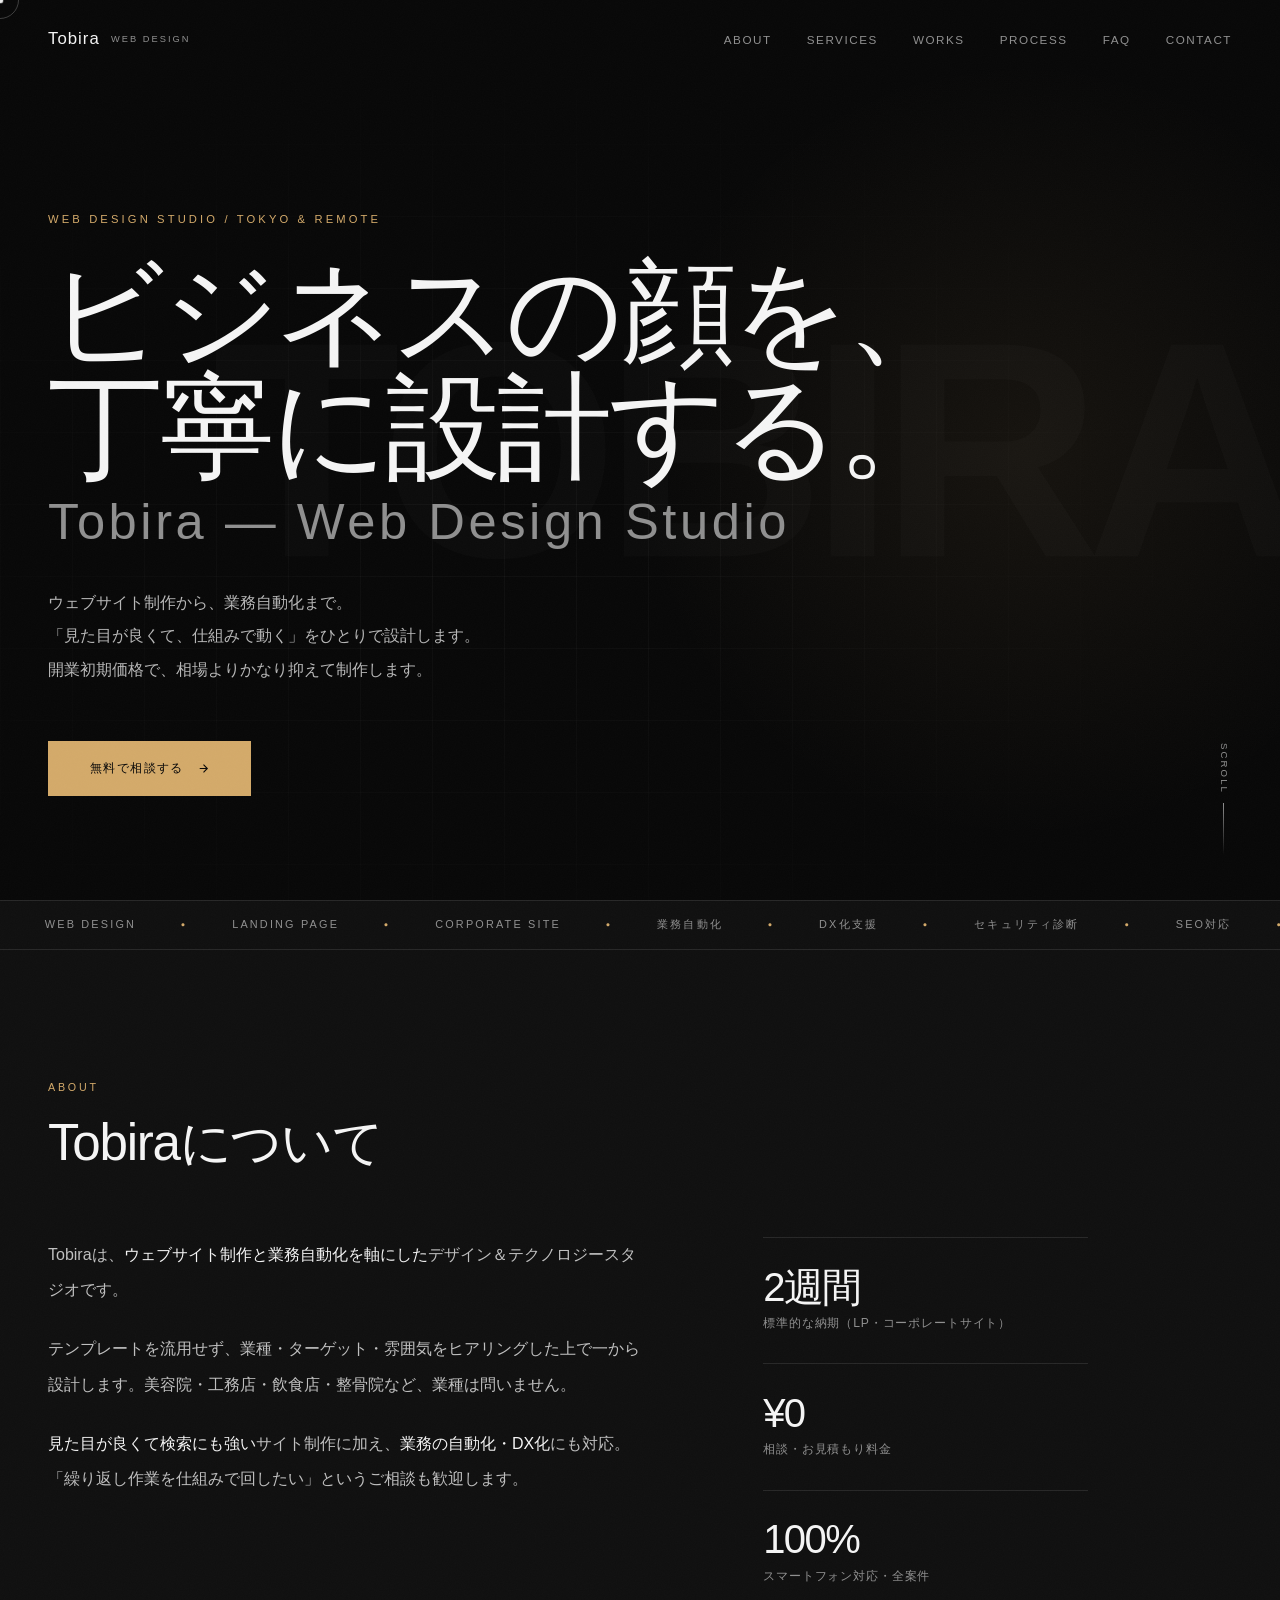
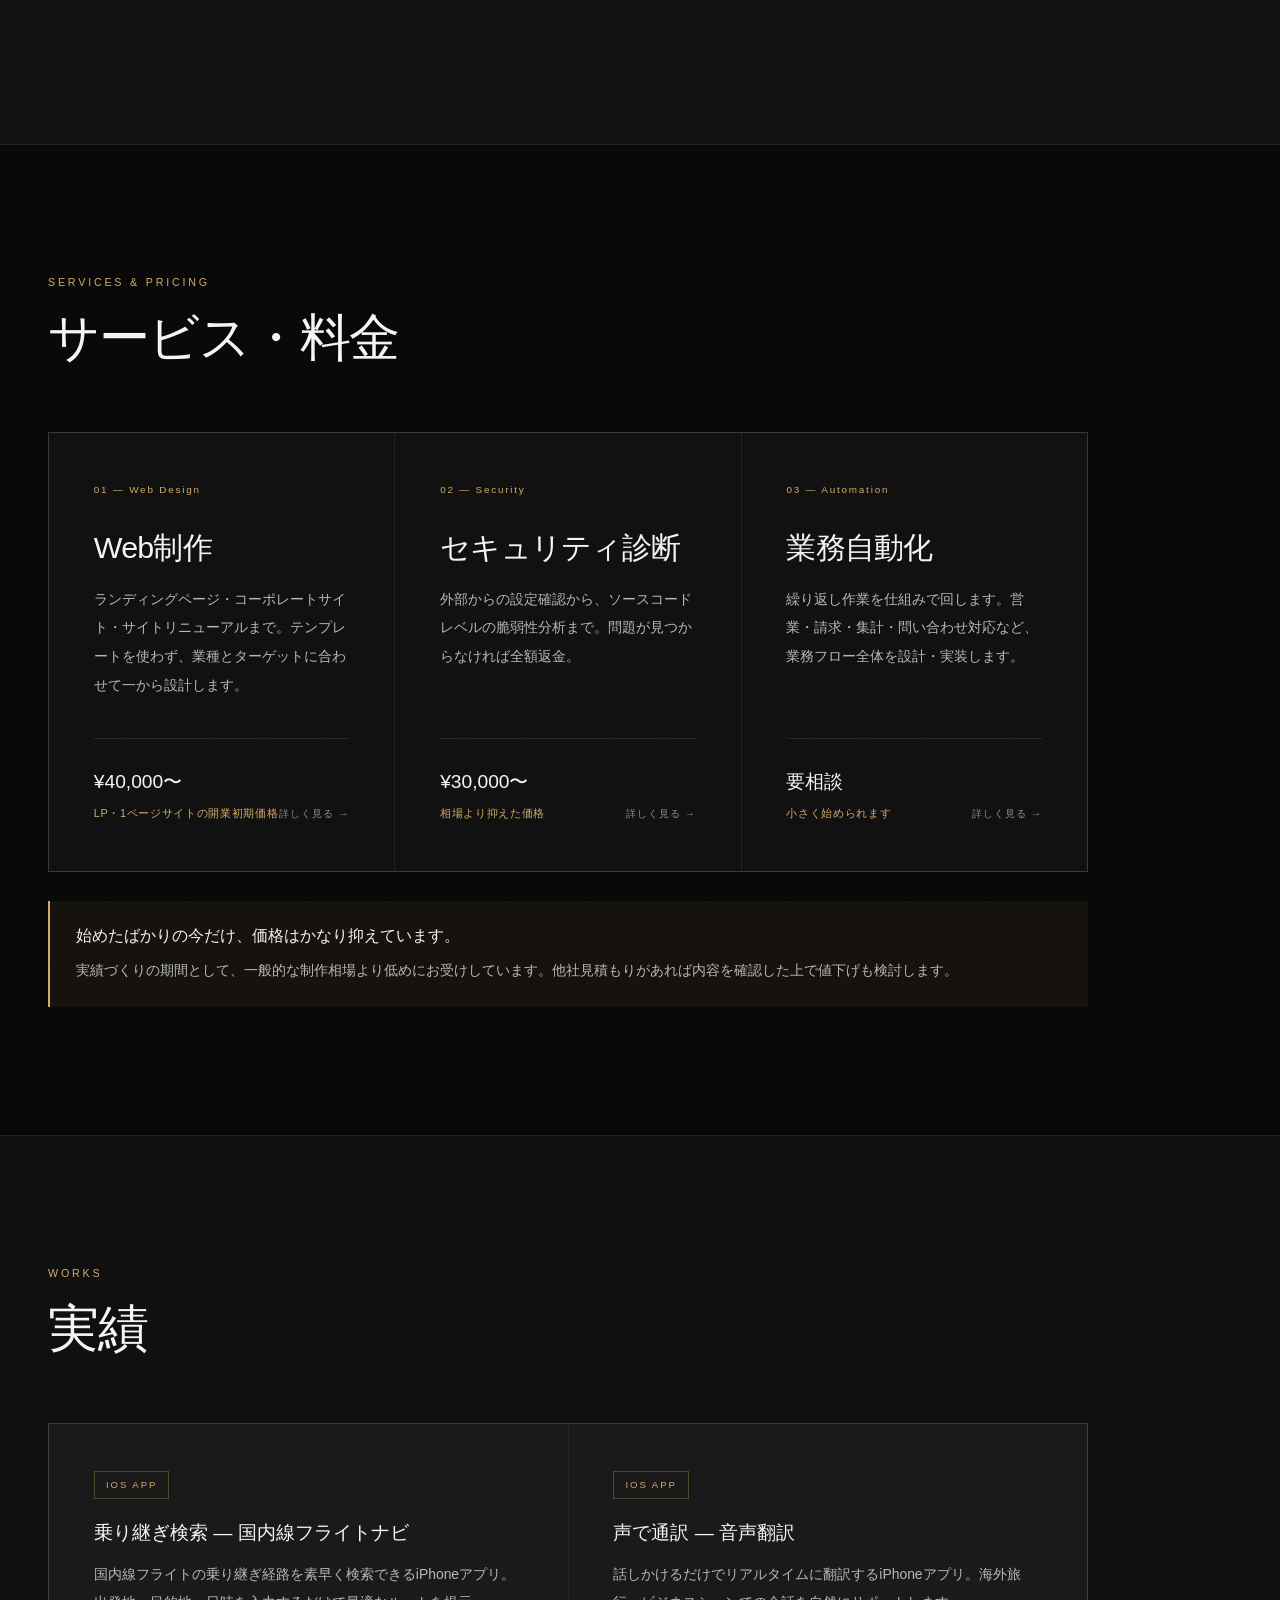
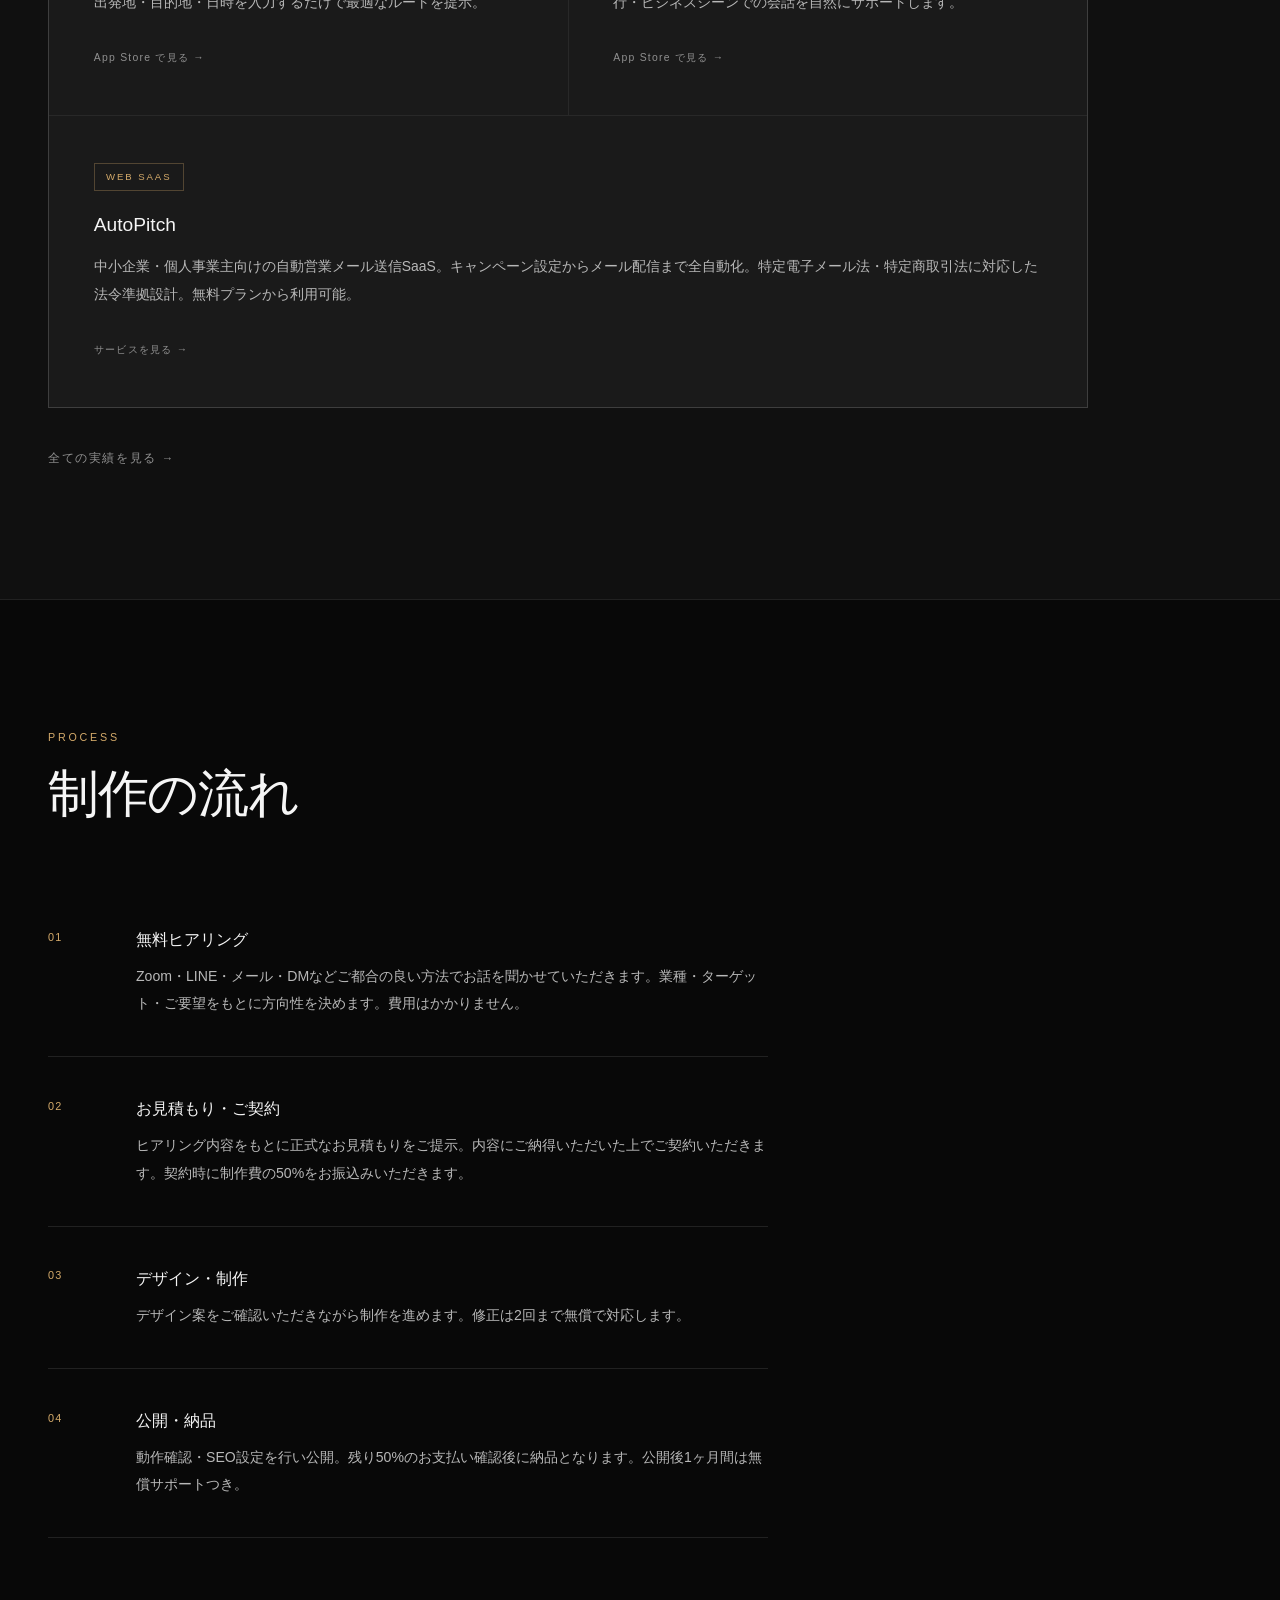
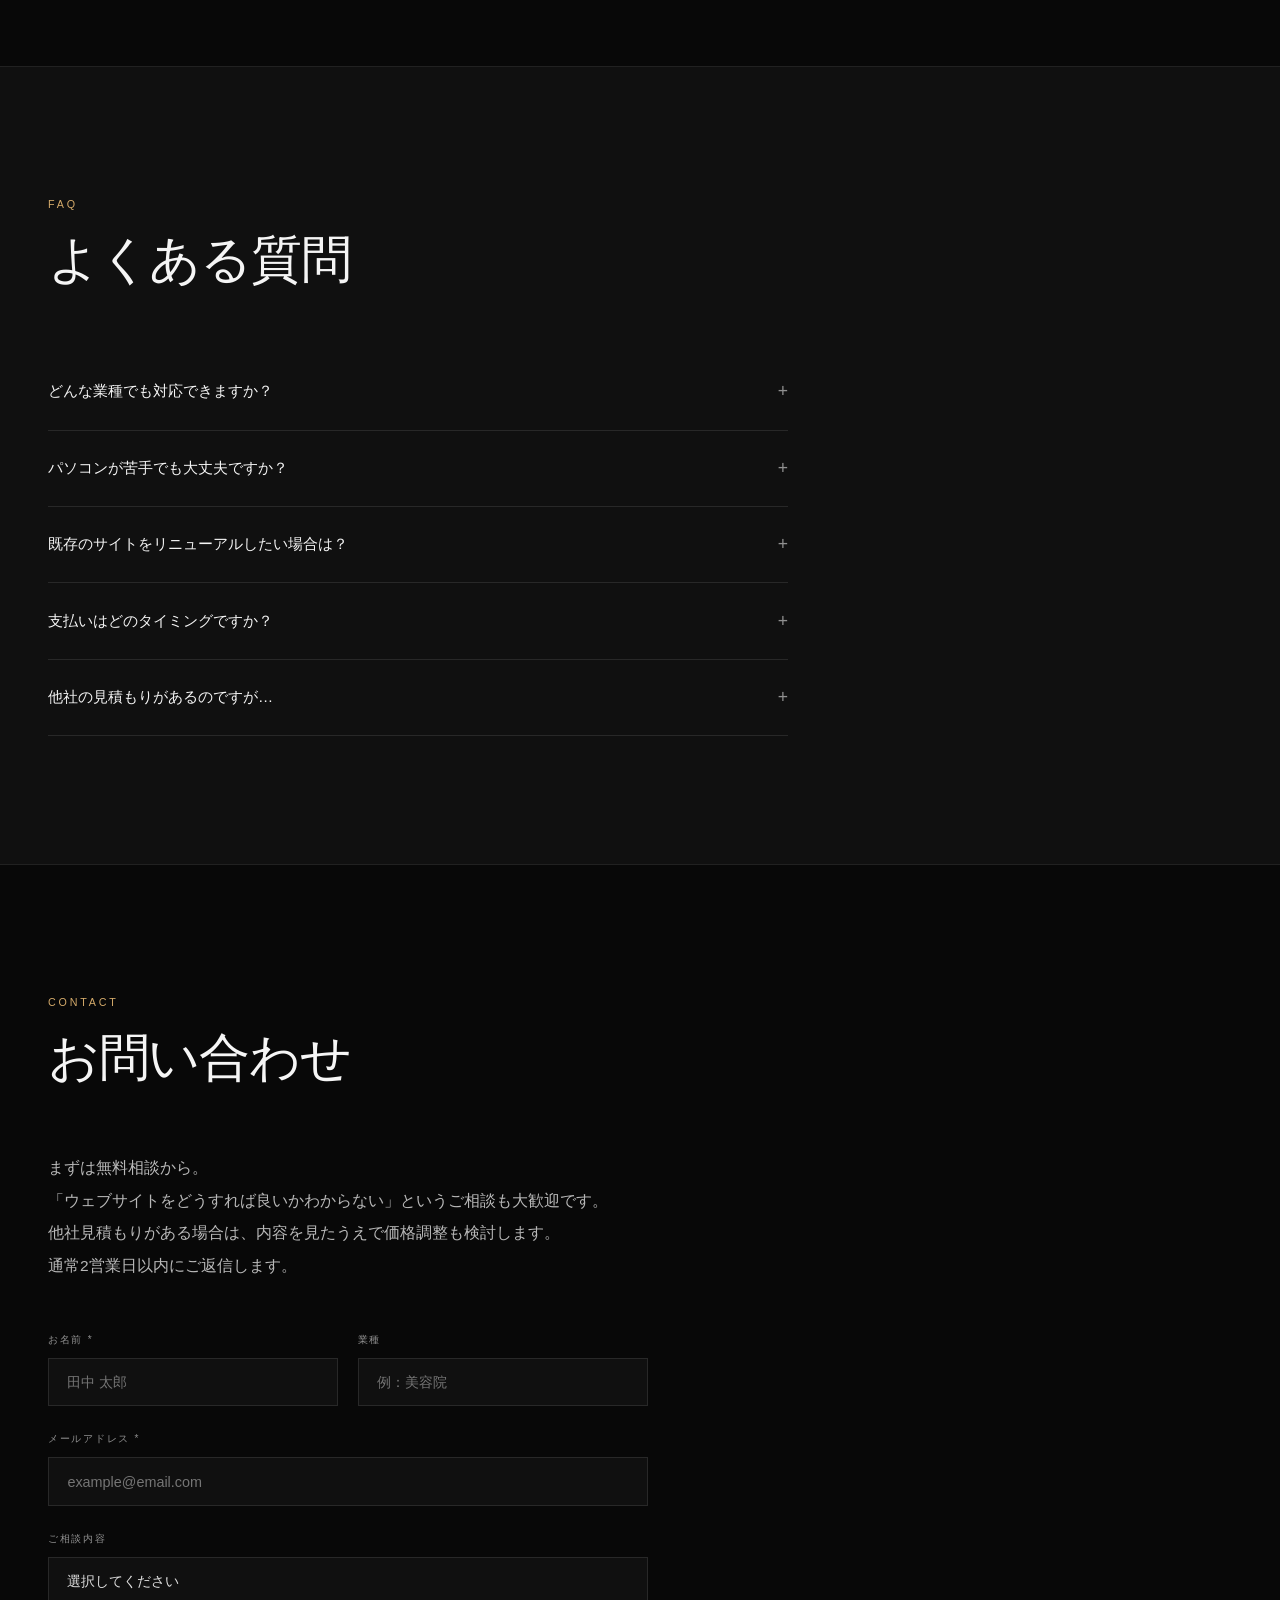
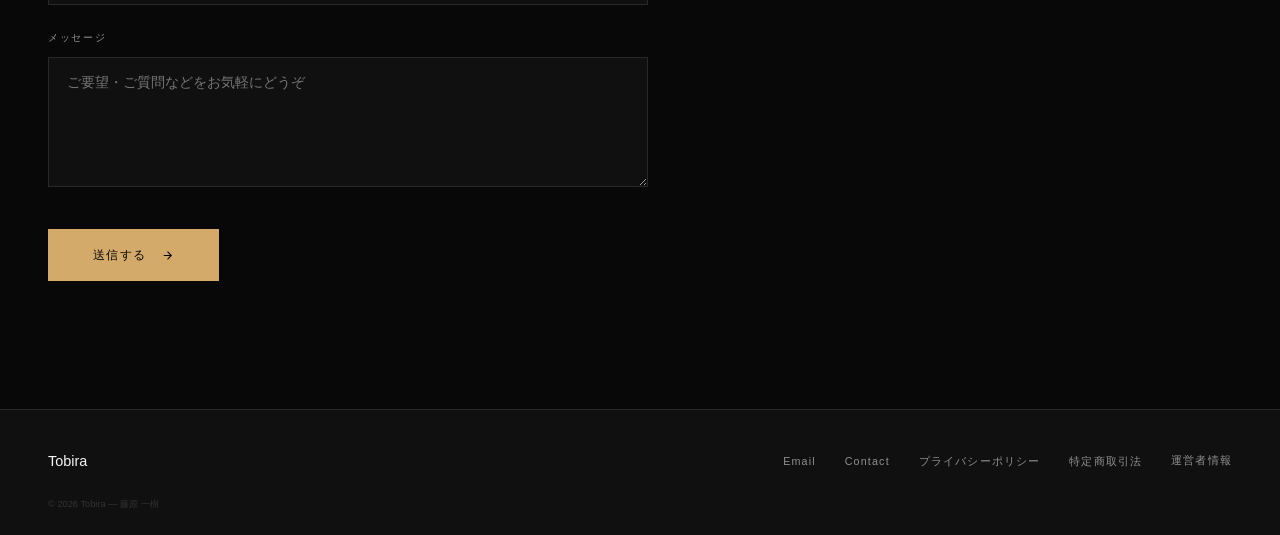
==== commit 890e174b: "サービスページ統合・デザイン刷新・法的ページ追加 - Services nav → services/index.html（3サービス一覧ハブ） - index.html: サービス→実績の順に変更、" ====
--- a/index.html
+++ b/index.html
@@ -6,6 +6,11 @@
   <title>Tobira | Web Design Studio</title>
   <meta name="description" content="ビジネスの顔となるウェブサイトを、丁寧に設計します。相談・見積もり無料。">
   <meta name="google-site-verification" content="8aMz8tVxsMg2QJ2Q8oMd7qbmzHCxLBAlCbmRnuQpiCo">
+  <!-- Security headers -->
+  <meta http-equiv="X-Content-Type-Options" content="nosniff">
+  <meta http-equiv="Referrer-Policy" content="strict-origin-when-cross-origin">
+  <meta http-equiv="Permissions-Policy" content="camera=(), microphone=(), geolocation=()">
+  <meta http-equiv="Content-Security-Policy" content="default-src 'self'; script-src 'self' 'unsafe-inline' https://www.googletagmanager.com https://www.google-analytics.com; style-src 'self' 'unsafe-inline' https://fonts.googleapis.com; font-src https://fonts.gstatic.com; img-src 'self' data:; connect-src https://www.google-analytics.com https://api.web3forms.com; frame-ancestors 'none';">
   <!-- Google Analytics -->
   <script async src="https://www.googletagmanager.com/gtag/js?id=G-H9GLSVZJ44"></script>
   <script>
@@ -20,26 +25,26 @@
     *, *::before, *::after { box-sizing: border-box; margin: 0; padding: 0; }
 
     :root {
-      --bg:     #090909;
+      --bg:     #080808;
       --bg2:    #101010;
-      --bg3:    #161616;
-      --border: rgba(255,255,255,0.07);
-      --text:   #d4d4d4;
-      --muted:  #787878;
-      --muted2: #a0a0a0;
-      --accent: #c9a96e;
-      --white:  #f2f2f2;
+      --bg3:    #1a1a1a;
+      --border: rgba(255,255,255,0.10);
+      --text:   #e0e0e0;
+      --muted:  #909090;
+      --muted2: #b8b8b8;
+      --accent: #d4aa6a;
+      --white:  #f5f5f5;
       --mono:   'Inter', sans-serif;
       --sans:   'Noto Sans JP', 'Inter', sans-serif;
     }
 
-    html { scroll-behavior: smooth; }
+    html { scroll-behavior: smooth; font-size: 16px; }
     body {
       background: var(--bg);
       color: var(--text);
       font-family: var(--sans);
       font-weight: 300;
-      line-height: 1.7;
+      line-height: 1.75;
       -webkit-font-smoothing: antialiased;
       cursor: none;
     }
@@ -49,44 +54,35 @@
       position: fixed; inset: -200%;
       width: 500%; height: 500%;
       background-image: url("data:image/svg+xml,<svg xmlns='http://www.w3.org/2000/svg' width='200' height='200'><filter id='n'><feTurbulence type='fractalNoise' baseFrequency='0.85' numOctaves='4' stitchTiles='stitch'/><feColorMatrix type='saturate' values='0'/></filter><rect width='200' height='200' filter='url(%23n)' opacity='1'/></svg>");
-      opacity: 0.028;
-      pointer-events: none;
-      z-index: 9998;
+      opacity: 0.022;
+      pointer-events: none; z-index: 9998;
       animation: grain 7s steps(10) infinite;
     }
     @keyframes grain {
-      0%  { transform: translate(0,0); }
-      10% { transform: translate(-3%,-8%); }
-      25% { transform: translate(-12%,5%); }
-      37% { transform: translate(6%,-20%); }
-      50% { transform: translate(-4%,20%); }
-      62% { transform: translate(-12%,8%); }
-      75% { transform: translate(12%,-2%); }
-      87% { transform: translate(2%,14%); }
+      0%  { transform: translate(0,0); }      10% { transform: translate(-3%,-8%); }
+      25% { transform: translate(-12%,5%); }  37% { transform: translate(6%,-20%); }
+      50% { transform: translate(-4%,20%); }  62% { transform: translate(-12%,8%); }
+      75% { transform: translate(12%,-2%); }  87% { transform: translate(2%,14%); }
     }
 
     /* ── CURSOR ── */
     .cursor {
-      position: fixed;
-      width: 7px; height: 7px;
-      background: var(--white);
-      border-radius: 50%;
+      position: fixed; width: 7px; height: 7px;
+      background: var(--white); border-radius: 50%;
       pointer-events: none; z-index: 10000;
       transform: translate(-50%,-50%);
       transition: width .18s, height .18s;
       mix-blend-mode: difference;
     }
     .cursor-ring {
-      position: fixed;
-      width: 38px; height: 38px;
-      border: 1px solid rgba(255,255,255,0.2);
-      border-radius: 50%;
+      position: fixed; width: 38px; height: 38px;
+      border: 1px solid rgba(255,255,255,0.22); border-radius: 50%;
       pointer-events: none; z-index: 10000;
       transform: translate(-50%,-50%);
       transition: width .25s ease, height .25s ease, border-color .25s, left .08s linear, top .08s linear;
     }
     .cursor.grow { width: 14px; height: 14px; }
-    .cursor-ring.grow { width: 58px; height: 58px; border-color: rgba(201,169,110,0.35); }
+    .cursor-ring.grow { width: 58px; height: 58px; border-color: rgba(212,170,106,0.4); }
     @media (max-width: 768px) { .cursor, .cursor-ring { display: none; } }
 
     /* ── NAV ── */
@@ -98,13 +94,13 @@
       border-bottom: 1px solid transparent;
     }
     nav.scrolled {
-      background: rgba(9,9,9,.9);
-      backdrop-filter: blur(18px);
+      background: rgba(8,8,8,.92);
+      backdrop-filter: blur(20px);
       border-color: var(--border);
     }
     .nav-logo {
-      font-family: var(--mono); font-size: 1rem; font-weight: 500;
-      letter-spacing: .08em; color: var(--white); text-decoration: none;
+      font-family: var(--mono); font-size: 1.05rem; font-weight: 500;
+      letter-spacing: .06em; color: var(--white); text-decoration: none;
     }
     .nav-logo span {
       font-size: .58rem; font-weight: 300; letter-spacing: .22em;
@@ -113,7 +109,7 @@
     }
     .nav-links { display: flex; gap: 2.2rem; list-style: none; }
     .nav-links a {
-      font-size: .71rem; letter-spacing: .13em;
+      font-size: .73rem; letter-spacing: .13em;
       color: var(--muted); text-decoration: none;
       text-transform: uppercase; transition: color .2s;
     }
@@ -128,11 +124,11 @@
     }
     .hero-orb {
       position: absolute; border-radius: 50%;
-      width: 75vw; height: 75vw;
-      max-width: 1000px; max-height: 1000px;
-      top: 50%; right: -18%;
+      width: 72vw; height: 72vw;
+      max-width: 960px; max-height: 960px;
+      top: 50%; right: -16%;
       transform: translateY(-50%);
-      background: radial-gradient(circle, rgba(201,169,110,0.06) 0%, transparent 60%);
+      background: radial-gradient(circle, rgba(212,170,106,0.07) 0%, transparent 60%);
       pointer-events: none;
       animation: orbPulse 14s ease-in-out infinite alternate;
     }
@@ -143,8 +139,8 @@
     .hero-grid {
       position: absolute; inset: 0;
       background-image:
-        linear-gradient(rgba(255,255,255,.028) 1px, transparent 1px),
-        linear-gradient(90deg, rgba(255,255,255,.028) 1px, transparent 1px);
+        linear-gradient(rgba(255,255,255,.03) 1px, transparent 1px),
+        linear-gradient(90deg, rgba(255,255,255,.03) 1px, transparent 1px);
       background-size: 72px 72px;
       mask-image: radial-gradient(ellipse 80% 80% at 40% 60%, black 10%, transparent 75%);
       pointer-events: none;
@@ -153,30 +149,30 @@
       position: absolute; top: 50%; right: -1%;
       transform: translateY(-50%);
       font-size: clamp(10rem, 24vw, 24rem); font-weight: 600;
-      color: rgba(255,255,255,.013); letter-spacing: -.05em;
+      color: rgba(255,255,255,.015); letter-spacing: -.05em;
       pointer-events: none; white-space: nowrap; user-select: none;
       font-family: var(--mono);
     }
     .hero-eyebrow {
-      font-family: var(--mono); font-size: .67rem;
+      font-family: var(--mono); font-size: .7rem;
       letter-spacing: .28em; text-transform: uppercase;
-      color: var(--accent); margin-bottom: 1.5rem;
+      color: var(--accent); margin-bottom: 1.6rem;
       opacity: 0; animation: fadeUp .8s ease .1s forwards;
     }
     .hero-title {
-      font-size: clamp(3.2rem, 9vw, 7.5rem); font-weight: 300;
+      font-size: clamp(3.4rem, 9vw, 7.5rem); font-weight: 300;
       line-height: 1.0; letter-spacing: -.03em;
-      color: var(--white); margin-bottom: 2.2rem;
+      color: var(--white); margin-bottom: 2.4rem;
       opacity: 0; animation: fadeUp .9s ease .25s forwards;
     }
     .hero-title em {
       font-style: normal; display: block;
-      color: var(--muted); font-size: .46em;
-      letter-spacing: .06em; margin-top: .6rem; font-weight: 300;
+      color: var(--muted); font-size: .44em;
+      letter-spacing: .07em; margin-top: .7rem; font-weight: 300;
     }
     .hero-sub {
-      font-size: .96rem; color: var(--muted2);
-      max-width: 500px; margin-bottom: 3.2rem; line-height: 2.05;
+      font-size: 1rem; color: var(--muted2);
+      max-width: 520px; margin-bottom: 3.4rem; line-height: 2.1;
       opacity: 0; animation: fadeUp .9s ease .4s forwards;
     }
     .hero-cta { opacity: 0; animation: fadeUp .9s ease .55s forwards; }
@@ -188,13 +184,15 @@
 
     .btn {
       display: inline-flex; align-items: center; gap: .8rem;
-      padding: 1rem 2.5rem;
-      font-family: var(--mono); font-size: .75rem;
+      padding: 1.05rem 2.6rem;
+      font-family: var(--mono); font-size: .77rem;
       letter-spacing: .12em; text-decoration: none;
       text-transform: uppercase;
       transition: background .25s, color .25s, transform .2s;
     }
-    .btn-outline { border: 1px solid rgba(255,255,255,.45); color: var(--white); }
+    .btn-primary { background: var(--accent); color: #080808; }
+    .btn-primary:hover { background: var(--white); transform: translateY(-2px); }
+    .btn-outline { border: 1px solid rgba(255,255,255,.35); color: var(--white); }
     .btn-outline:hover { background: var(--white); color: var(--bg); transform: translateY(-2px); }
     .btn svg { width: 13px; height: 13px; transition: transform .22s; }
     .btn:hover svg { transform: translateX(4px); }
@@ -218,7 +216,7 @@
       overflow: hidden;
       border-top: 1px solid var(--border);
       border-bottom: 1px solid var(--border);
-      padding: .85rem 0;
+      padding: .9rem 0;
       background: var(--bg2);
     }
     .marquee-track {
@@ -230,8 +228,8 @@
       to   { transform: translateX(-50%); }
     }
     .marquee-item {
-      font-family: var(--mono); font-size: .66rem;
-      letter-spacing: .22em; text-transform: uppercase;
+      font-family: var(--mono); font-size: .68rem;
+      letter-spacing: .2em; text-transform: uppercase;
       color: var(--muted); padding: 0 2.8rem;
       display: flex; align-items: center; gap: 2.8rem;
       flex-shrink: 0; white-space: nowrap;
@@ -241,12 +239,12 @@
     /* ── SECTIONS ── */
     section { padding: 8rem 3rem; }
     .section-label {
-      font-family: var(--mono); font-size: .65rem;
-      letter-spacing: .28em; text-transform: uppercase;
-      color: var(--accent); margin-bottom: 1rem;
+      font-family: var(--mono); font-size: .67rem;
+      letter-spacing: .26em; text-transform: uppercase;
+      color: var(--accent); margin-bottom: 1.1rem;
     }
     .section-title {
-      font-size: clamp(1.9rem, 4vw, 3.1rem);
+      font-size: clamp(2rem, 4vw, 3.2rem);
       font-weight: 300; color: var(--white);
       letter-spacing: -.025em; margin-bottom: 4rem; line-height: 1.15;
     }
@@ -258,67 +256,26 @@
       display: grid; grid-template-columns: 1.3fr .7fr;
       gap: 7rem; max-width: 1040px;
     }
-    .about-body { font-size: .94rem; color: #b0b0b0; line-height: 2.2; }
-    .about-body p + p { margin-top: 1.4rem; }
+    .about-body { font-size: 1rem; color: #c0c0c0; line-height: 2.2; }
+    .about-body p + p { margin-top: 1.5rem; }
     .about-body strong { color: var(--white); font-weight: 400; }
     .about-stats { display: flex; flex-direction: column; }
     .stat-item { border-top: 1px solid var(--border); padding: 1.8rem 0; }
     .stat-num {
-      font-family: var(--mono); font-size: 2.4rem; font-weight: 200;
+      font-family: var(--mono); font-size: 2.5rem; font-weight: 200;
       color: var(--white); letter-spacing: -.04em; line-height: 1; margin-bottom: .4rem;
     }
-    .stat-label { font-size: .73rem; color: var(--muted); letter-spacing: .07em; }
+    .stat-label { font-size: .76rem; color: var(--muted); letter-spacing: .07em; }
 
     /* ── SERVICES ── */
-    .services-grid {
-      display: grid; grid-template-columns: repeat(auto-fit, minmax(270px, 1fr));
-      gap: 1px; background: var(--border);
-      border: 1px solid var(--border); max-width: 1040px;
-    }
-    .service-card {
-      background: var(--bg); padding: 2.8rem;
-      transition: background .3s;
-      position: relative; overflow: hidden;
-    }
-    .service-card::after {
-      content: '';
-      position: absolute; bottom: 0; left: 0;
-      width: 0; height: 1px;
-      background: var(--accent);
-      transition: width .4s ease;
-    }
-    .service-card:hover { background: var(--bg3); }
-    .service-card:hover::after { width: 100%; }
-    .service-num {
-      font-family: var(--mono); font-size: .62rem;
-      letter-spacing: .2em; color: var(--accent); margin-bottom: 1.5rem;
-    }
-    .service-name {
-      font-size: 1.05rem; font-weight: 400;
-      color: var(--white); margin-bottom: .75rem;
-    }
-    .service-desc { font-size: .83rem; color: var(--muted); line-height: 1.9; margin-bottom: 2.2rem; }
-    .service-price {
-      font-family: var(--mono); font-size: 1.45rem;
-      font-weight: 200; color: var(--white);
-    }
-    .service-price small { font-size: .7rem; color: var(--muted); margin-left: .3rem; }
-
-    /* ── SERVICE WIDE ── */
-    .service-card--wide {
-      grid-column: 1 / -1;
-      border-top: 1px solid var(--border);
-    }
-    .service-card--wide .service-desc { max-width: 640px; }
-
-    /* ── SERVICE CATEGORIES (3-card) ── */
+    #services { background: var(--bg); }
     .service-categories {
       display: grid; grid-template-columns: repeat(3, 1fr);
       gap: 1px; background: var(--border);
       border: 1px solid var(--border); max-width: 1040px;
     }
     .service-cat {
-      background: var(--bg); padding: 3rem 2.6rem;
+      background: var(--bg2); padding: 3rem 2.8rem;
       display: flex; flex-direction: column;
       text-decoration: none; color: var(--text);
       transition: background .25s; cursor: none;
@@ -326,160 +283,127 @@
     }
     .service-cat::after {
       content: ''; position: absolute; bottom: 0; left: 0;
-      width: 0; height: 1px; background: var(--accent);
+      width: 0; height: 2px; background: var(--accent);
       transition: width .4s ease;
     }
     .service-cat:hover { background: var(--bg3); }
     .service-cat:hover::after { width: 100%; }
     .service-cat-label {
-      font-family: var(--mono); font-size: .6rem;
+      font-family: var(--mono); font-size: .62rem;
       letter-spacing: .18em; color: var(--accent); margin-bottom: 2rem;
     }
     .service-cat-title {
-      font-size: 1.85rem; color: var(--white);
+      font-size: 1.9rem; color: var(--white);
       font-weight: 300; letter-spacing: -.025em;
       margin-bottom: 1.2rem; line-height: 1.15;
     }
     .service-cat-desc {
-      font-size: .84rem; color: var(--muted);
-      line-height: 2; flex: 1; margin-bottom: 2.4rem;
+      font-size: .88rem; color: var(--muted2);
+      line-height: 2.05; flex: 1; margin-bottom: 2.4rem;
     }
     .service-cat-foot {
-      display: flex; justify-content: space-between; align-items: center;
+      display: flex; justify-content: space-between; align-items: flex-end;
       padding-top: 1.6rem; border-top: 1px solid var(--border);
     }
     .service-cat-price {
-      font-family: var(--mono); font-size: 1.1rem;
+      font-family: var(--mono); font-size: 1.2rem;
       font-weight: 200; color: var(--white);
     }
     .service-cat-note {
-      font-size: .66rem;
-      color: var(--accent);
-      letter-spacing: .06em;
-      margin-top: .35rem;
+      font-size: .68rem; color: var(--accent);
+      letter-spacing: .06em; margin-top: .35rem;
     }
     .service-cat-cta {
-      font-family: var(--mono); font-size: .62rem;
+      font-family: var(--mono); font-size: .64rem;
       letter-spacing: .1em; color: var(--muted);
       transition: color .2s, transform .2s;
     }
     .service-cat:hover .service-cat-cta { color: var(--accent); transform: translateX(4px); }
     @media (max-width: 900px) { .service-categories { grid-template-columns: 1fr; } }
-    .pricing-message {
-      max-width: 1040px;
-      margin: -1.6rem 0 2.2rem;
-      padding: 1.25rem 1.45rem;
-      border-left: 1px solid var(--accent);
-      background: rgba(255,255,255,.025);
-    }
-    .pricing-message-title {
-      font-size: .95rem;
-      color: var(--white);
-      margin-bottom: .55rem;
-      line-height: 1.7;
-    }
-    .pricing-message-text {
-      font-size: .82rem;
-      color: var(--muted);
-      line-height: 1.95;
+    .pricing-note {
+      max-width: 1040px; margin-top: 1.8rem;
+      padding: 1.4rem 1.6rem;
+      border-left: 2px solid var(--accent);
+      background: rgba(212,170,106,.06);
+    }
+    .pricing-note-title {
+      font-size: .97rem; color: var(--white);
+      margin-bottom: .5rem; line-height: 1.7;
+    }
+    .pricing-note-text {
+      font-size: .85rem; color: var(--muted2); line-height: 1.95;
     }
 
     /* ── WORKS ── */
-    #works { background: var(--bg); }
+    #works { background: var(--bg2); }
     .works-grid {
-      display: grid;
-      grid-template-columns: 1fr 1fr;
-      gap: 1px;
-      background: var(--border);
+      display: grid; grid-template-columns: 1fr 1fr;
+      gap: 1px; background: var(--border);
       border: 1px solid var(--border);
-      max-width: 1040px;
-      margin-top: 3rem;
+      max-width: 1040px; margin-top: 1rem;
     }
     .work-card {
-      background: var(--bg2);
+      background: var(--bg3);
       padding: 2.8rem;
-      position: relative;
-      overflow: hidden;
-    }
+      position: relative; overflow: hidden;
+      text-decoration: none; display: block;
+      transition: background .25s;
+    }
+    .work-card::after {
+      content: ''; position: absolute; bottom: 0; left: 0;
+      width: 0; height: 2px; background: var(--accent);
+      transition: width .4s ease;
+    }
+    .work-card:hover { background: #222; }
+    .work-card:hover::after { width: 100%; }
+    .work-card--wide { grid-column: 1 / -1; }
     .work-tag {
-      font-family: var(--mono); font-size: .58rem;
+      font-family: var(--mono); font-size: .6rem;
       letter-spacing: .2em; text-transform: uppercase;
-      color: var(--accent); margin-bottom: 1.2rem;
+      color: var(--accent); margin-bottom: 1.3rem;
       display: inline-block;
-      border: 1px solid rgba(201,169,110,.25);
-      padding: .25rem .7rem;
+      border: 1px solid rgba(212,170,106,.3);
+      padding: .28rem .7rem;
     }
     .work-title {
-      font-size: 1.15rem; font-weight: 400;
-      color: var(--white); margin-bottom: .85rem;
-      line-height: 1.4;
-    }
-    .work-desc { font-size: .83rem; color: var(--muted); line-height: 2; }
-    .work-flow {
-      display: flex; flex-wrap: wrap; gap: .5rem;
-      margin-top: 1.8rem;
-    }
-    .work-step {
-      font-family: var(--mono); font-size: .62rem;
-      letter-spacing: .1em; color: var(--muted2);
-      background: var(--bg3); padding: .3rem .8rem;
-      border: 1px solid var(--border);
-      display: flex; align-items: center; gap: .5rem;
-    }
-    .work-step::before {
-      content: '→'; color: var(--accent); font-size: .7rem;
-    }
-    .work-step:first-child::before { display: none; }
-    .work-card--terminal {
-      background: #0a0e0a;
-      border-left: 2px solid rgba(74,222,128,.15);
-      font-family: var(--mono);
-    }
-    .terminal-bar {
-      display: flex; gap: .4rem; margin-bottom: 1.4rem;
-    }
-    .terminal-dot {
-      width: 10px; height: 10px; border-radius: 50%;
-    }
-    .terminal-dot:nth-child(1) { background: #ff5f57; }
-    .terminal-dot:nth-child(2) { background: #febc2e; }
-    .terminal-dot:nth-child(3) { background: #28c840; }
-    .terminal-line {
-      font-size: .72rem; line-height: 2.1; color: #4a7c59;
-    }
-    .terminal-line .t-cmd { color: #4ade80; }
-    .terminal-line .t-ok  { color: #86efac; }
-    .terminal-line .t-num { color: #fde68a; }
-    .terminal-line .t-dim { color: #2d4a35; }
-    @media (max-width: 768px) {
-      .works-grid { grid-template-columns: 1fr; }
-    }
+      font-size: 1.2rem; font-weight: 400;
+      color: var(--white); margin-bottom: .9rem; line-height: 1.4;
+    }
+    .work-desc { font-size: .87rem; color: var(--muted2); line-height: 2; margin-bottom: 1.6rem; }
+    .work-link {
+      font-family: var(--mono); font-size: .65rem;
+      letter-spacing: .12em; color: var(--muted);
+      display: inline-flex; align-items: center; gap: .5rem;
+      transition: color .2s;
+    }
+    .work-card:hover .work-link { color: var(--accent); }
 
     /* ── PROCESS ── */
-    #process { background: var(--bg2); }
+    #process { background: var(--bg); }
     .process-list { max-width: 720px; }
     .process-item {
-      display: grid; grid-template-columns: 3.2rem 1fr;
-      gap: 2rem; padding: 2.2rem 0;
+      display: grid; grid-template-columns: 3.5rem 1fr;
+      gap: 2rem; padding: 2.4rem 0;
       border-bottom: 1px solid var(--border);
     }
     .process-num {
-      font-family: var(--mono); font-size: .66rem;
+      font-family: var(--mono); font-size: .68rem;
       color: var(--accent); letter-spacing: .12em; padding-top: .1rem;
     }
     .process-title {
-      font-size: .95rem; color: var(--white);
-      font-weight: 400; margin-bottom: .5rem;
-    }
-    .process-desc { font-size: .83rem; color: var(--muted); line-height: 1.95; }
+      font-size: 1rem; color: var(--white);
+      font-weight: 400; margin-bottom: .55rem;
+    }
+    .process-desc { font-size: .88rem; color: var(--muted2); line-height: 1.95; }
 
     /* ── FAQ ── */
-    .faq-list { max-width: 720px; }
+    #faq { background: var(--bg2); }
+    .faq-list { max-width: 740px; }
     .faq-item { border-bottom: 1px solid var(--border); }
     .faq-q {
       width: 100%; background: none; border: none;
-      color: var(--white); font-family: var(--sans); font-size: .9rem;
-      font-weight: 400; text-align: left; padding: 1.6rem 0;
+      color: var(--white); font-family: var(--sans); font-size: .95rem;
+      font-weight: 400; text-align: left; padding: 1.7rem 0;
       cursor: none; display: flex; justify-content: space-between; align-items: center;
       gap: 1rem; transition: color .2s;
     }
@@ -490,78 +414,81 @@
     }
     .faq-item.open .faq-icon { transform: rotate(45deg); }
     .faq-a {
-      font-size: .84rem; color: var(--muted2); line-height: 2;
+      font-size: .88rem; color: var(--muted2); line-height: 2.1;
       max-height: 0; overflow: hidden;
       transition: max-height .35s ease, padding .35s;
     }
-    .faq-item.open .faq-a { max-height: 200px; padding-bottom: 1.6rem; }
+    .faq-item.open .faq-a { max-height: 220px; padding-bottom: 1.7rem; }
 
     /* ── CONTACT ── */
+    #contact { background: var(--bg); }
     .contact-wrap { max-width: 600px; }
-    .contact-lead { font-size: .94rem; color: var(--muted2); line-height: 2.05; margin-bottom: 3rem; }
-    .form-row { margin-bottom: 1.4rem; }
+    .contact-lead { font-size: .97rem; color: var(--muted2); line-height: 2.1; margin-bottom: 3rem; }
+    .form-row { margin-bottom: 1.5rem; }
     .form-row label {
       display: block; font-family: var(--mono);
-      font-size: .62rem; letter-spacing: .17em;
-      text-transform: uppercase; color: var(--muted); margin-bottom: .55rem;
+      font-size: .63rem; letter-spacing: .17em;
+      text-transform: uppercase; color: var(--muted); margin-bottom: .6rem;
     }
     .form-row input,
     .form-row select,
     .form-row textarea {
-      width: 100%; background: transparent;
+      width: 100%; background: var(--bg2);
       border: 1px solid var(--border); color: var(--text);
-      font-family: var(--sans); font-size: .87rem;
-      font-weight: 300; padding: .9rem 1.1rem;
-      outline: none; transition: border-color .25s;
+      font-family: var(--sans); font-size: .9rem;
+      font-weight: 300; padding: .95rem 1.15rem;
+      outline: none; transition: border-color .25s, background .25s;
       -webkit-appearance: none; border-radius: 0;
     }
     .form-row input:focus,
     .form-row select:focus,
-    .form-row textarea:focus { border-color: rgba(255,255,255,.28); }
-    .form-row textarea { min-height: 120px; resize: vertical; }
-    .form-row select option { background: #1a1a1a; }
-    .form-two { display: grid; grid-template-columns: 1fr 1fr; gap: 1.1rem; }
+    .form-row textarea:focus { border-color: rgba(255,255,255,.3); background: var(--bg3); }
+    .form-row textarea { min-height: 130px; resize: vertical; }
+    .form-row select option { background: #1c1c1c; }
+    .form-two { display: grid; grid-template-columns: 1fr 1fr; gap: 1.2rem; }
     .submit-btn {
       display: inline-flex; align-items: center; gap: .9rem;
-      padding: 1.05rem 2.7rem;
-      background: var(--white); color: var(--bg);
-      font-family: var(--mono); font-size: .75rem;
+      padding: 1.1rem 2.8rem;
+      background: var(--accent); color: #080808;
+      font-family: var(--mono); font-size: .77rem;
+      font-weight: 500;
       letter-spacing: .12em; text-transform: uppercase;
       border: none; cursor: none;
-      transition: background .25s, color .25s, transform .2s; margin-top: .5rem;
-    }
-    .submit-btn:hover { background: var(--accent); color: var(--bg); transform: translateY(-2px); }
+      transition: background .25s, transform .2s; margin-top: .6rem;
+    }
+    .submit-btn:hover { background: var(--white); transform: translateY(-2px); }
 
     /* ── FOOTER ── */
     footer {
-      padding: 2.2rem 3rem 1.2rem;
+      padding: 2.4rem 3rem 1.4rem;
       border-top: 1px solid var(--border);
+      background: var(--bg2);
     }
     .footer-main {
       display: flex; justify-content: space-between; align-items: center;
       flex-wrap: wrap; gap: 1rem; margin-bottom: 1.4rem;
     }
-    .footer-brand { font-family: var(--mono); font-size: .88rem; font-weight: 500; color: var(--white); }
-    .footer-links { display: flex; gap: 1.7rem; align-items: center; }
+    .footer-brand { font-family: var(--mono); font-size: .9rem; font-weight: 500; color: var(--white); }
+    .footer-links { display: flex; gap: 1.8rem; align-items: center; flex-wrap: wrap; }
     .footer-links a, .footer-links button {
-      font-family: var(--mono); font-size: .65rem;
+      font-family: var(--mono); font-size: .67rem;
       letter-spacing: .11em; color: var(--muted);
       text-decoration: none; transition: color .2s;
       background: none; border: none; cursor: none; padding: 0;
     }
     .footer-links a:hover, .footer-links button:hover { color: var(--white); }
-    .footer-copy { font-family: var(--mono); font-size: .58rem; color: #282828; margin-top: .5rem; }
+    .footer-copy { font-family: var(--mono); font-size: .58rem; color: #333; margin-top: .5rem; }
 
     /* ── OPERATOR MODAL ── */
     .modal-overlay {
       display: none; position: fixed; inset: 0; z-index: 200;
-      background: rgba(0,0,0,.82); backdrop-filter: blur(10px);
+      background: rgba(0,0,0,.85); backdrop-filter: blur(12px);
       align-items: center; justify-content: center;
     }
     .modal-overlay.open { display: flex; }
     .modal {
       background: var(--bg2); border: 1px solid var(--border);
-      max-width: 480px; width: 90%; padding: 2.8rem;
+      max-width: 500px; width: 90%; padding: 2.8rem;
       position: relative; animation: modalIn .22s ease;
     }
     @keyframes modalIn {
@@ -569,7 +496,7 @@
       to   { opacity: 1; transform: none; }
     }
     .modal-title {
-      font-family: var(--mono); font-size: .62rem;
+      font-family: var(--mono); font-size: .63rem;
       letter-spacing: .24em; text-transform: uppercase;
       color: var(--accent); margin-bottom: 1.9rem;
     }
@@ -582,7 +509,7 @@
       font-weight: 400; text-align: left;
       padding: 1rem .5rem 1rem 0; width: 7rem; vertical-align: top;
     }
-    .modal-table td { font-size: .87rem; color: var(--text); padding: 1rem 0; line-height: 1.75; }
+    .modal-table td { font-size: .9rem; color: var(--text); padding: 1rem 0; line-height: 1.75; }
     .modal-close {
       position: absolute; top: 1.2rem; right: 1.4rem;
       background: none; border: none;
@@ -592,7 +519,7 @@
     .modal-close:hover { color: var(--white); }
 
     /* ── FADE IN ── */
-    .fade-in { opacity: 0; transform: translateY(30px); transition: opacity .75s ease, transform .75s ease; }
+    .fade-in { opacity: 0; transform: translateY(28px); transition: opacity .75s ease, transform .75s ease; }
     .fade-in.visible { opacity: 1; transform: none; }
 
     /* ── RESPONSIVE ── */
@@ -607,26 +534,25 @@
       .footer-main { flex-direction: column; align-items: flex-start; }
       footer { padding: 2rem 1.5rem 1rem; }
       .hero-bg-text { display: none; }
-      .hero-grid { opacity: 0.15; }
+      .hero-grid { opacity: 0.12; }
+      .works-grid { grid-template-columns: 1fr; }
+      .work-card--wide { grid-column: auto; }
       .submit-btn, .faq-q, .modal-close, .footer-links a, .footer-links button { cursor: pointer; }
+      .service-cat { cursor: pointer; }
     }
   </style>
 </head>
 <body>
 
-<!-- GRAIN -->
 <div class="grain"></div>
-
-<!-- CURSOR -->
 <div class="cursor" id="cursor"></div>
 <div class="cursor-ring" id="cursorRing"></div>
 
-<!-- NAV -->
 <nav id="nav">
   <a class="nav-logo" href="/">Tobira<span>Web Design</span></a>
   <ul class="nav-links">
     <li><a href="about.html">About</a></li>
-    <li><a href="services/web.html">Services</a></li>
+    <li><a href="services/index.html">Services</a></li>
     <li><a href="works.html">Works</a></li>
     <li><a href="process.html">Process</a></li>
     <li><a href="faq.html">FAQ</a></li>
@@ -650,7 +576,7 @@
     開業初期価格で、相場よりかなり抑えて制作します。
   </p>
   <div class="hero-cta">
-    <a href="#contact" class="btn btn-outline">
+    <a href="#contact" class="btn btn-primary">
       無料で相談する
       <svg viewBox="0 0 24 24" fill="none" stroke="currentColor" stroke-width="2"><path d="M5 12h14M12 5l7 7-7 7"/></svg>
     </a>
@@ -703,48 +629,11 @@
 
 <div class="divider"></div>
 
-<!-- WORKS -->
-<section id="works">
-  <div class="fade-in">
-    <p class="section-label">Works</p>
-    <h2 class="section-title">実績</h2>
-  </div>
-  <div class="works-grid fade-in">
-    <a href="https://apps.apple.com/jp/app/%E4%B9%97%E3%82%8A%E7%B6%99%E3%81%8E%E6%A4%9C%E7%B4%A2-%E5%9B%BD%E5%86%85%E7%B7%9A%E3%83%95%E3%83%A9%E3%82%A4%E3%83%88%E3%83%8A%E3%83%93/id6759199153" target="_blank" rel="noopener" class="work-card" style="text-decoration:none;display:block;transition:background .25s;">
-      <span class="work-tag">iOS App</span>
-      <div class="work-title">乗り継ぎ検索 — 国内線フライトナビ</div>
-      <div class="work-desc">国内線フライトの乗り継ぎを素早く検索できるiPhoneアプリ。App Storeにてリリース中。</div>
-    </a>
-    <a href="https://apps.apple.com/jp/app/%E5%A3%B0%E3%81%A7%E9%80%9A%E8%A8%B3-%E9%9F%B3%E5%A3%B0%E7%BF%BB%E8%A8%B3/id6759476748" target="_blank" rel="noopener" class="work-card" style="text-decoration:none;display:block;transition:background .25s;">
-      <span class="work-tag">iOS App</span>
-      <div class="work-title">声で通訳 — 音声翻訳</div>
-      <div class="work-desc">話しかけるだけでリアルタイムに翻訳するiPhoneアプリ。App Storeにてリリース中。</div>
-    </a>
-    <a href="https://autopitch.tobira-webdesign.com" target="_blank" rel="noopener" class="work-card" style="text-decoration:none;display:block;transition:background .25s;grid-column:1/-1;">
-      <span class="work-tag">Web SaaS</span>
-      <div class="work-title">AutoPitch</div>
-      <div class="work-desc">中小企業向け自動営業メール送信SaaS。キャンペーン設定からメール配信まで自動化。特定電子メール法・特定商取引法に対応。</div>
-    </a>
-  </div>
-  <p style="margin-top:2.2rem;">
-    <a href="works.html" style="font-family:var(--mono);font-size:.7rem;letter-spacing:.14em;color:var(--muted);text-decoration:none;transition:color .2s;" onmouseover="this.style.color='var(--accent)'" onmouseout="this.style.color='var(--muted)'">全ての実績を見る →</a>
-  </p>
-</section>
-
-<div class="divider"></div>
-
 <!-- SERVICES -->
 <section id="services">
   <div class="fade-in">
     <p class="section-label">Services &amp; Pricing</p>
     <h2 class="section-title">サービス・料金</h2>
-  </div>
-  <div class="pricing-message fade-in">
-    <div class="pricing-message-title">始めたばかりの今だけ、価格はかなり抑えています。</div>
-    <div class="pricing-message-text">
-      実績づくりの期間として、一般的な制作相場より低めにお受けしています。
-      もし他社でもっと安い見積もりがあれば、内容を確認したうえで値下げも検討します。
-    </div>
   </div>
   <div class="service-categories fade-in">
     <a href="services/web.html" class="service-cat">
@@ -765,7 +654,7 @@
       <div class="service-cat-label">02 — Security</div>
       <div class="service-cat-title">セキュリティ診断</div>
       <div class="service-cat-desc">
-        外部からの設定確認から、ソースコードレベルの脆弱性分析まで。Ethereum・ZK系プロトコル・一般Webアプリの実績あり。問題が見つからなければ全額返金。
+        外部からの設定確認から、ソースコードレベルの脆弱性分析まで。問題が見つからなければ全額返金。
       </div>
       <div class="service-cat-foot">
         <div>
@@ -790,8 +679,44 @@
       </div>
     </a>
   </div>
-  <p style="margin-top:1.6rem;font-size:.76rem;color:var(--muted);font-family:var(--mono);">
-    ＊ 料金はヒアリング後に正式にお見積もりします。他社見積もりがある場合もお気軽にお送りください。
+  <div class="pricing-note fade-in">
+    <div class="pricing-note-title">始めたばかりの今だけ、価格はかなり抑えています。</div>
+    <div class="pricing-note-text">
+      実績づくりの期間として、一般的な制作相場より低めにお受けしています。他社見積もりがあれば内容を確認した上で値下げも検討します。
+    </div>
+  </div>
+</section>
+
+<div class="divider"></div>
+
+<!-- WORKS -->
+<section id="works">
+  <div class="fade-in">
+    <p class="section-label">Works</p>
+    <h2 class="section-title">実績</h2>
+  </div>
+  <div class="works-grid fade-in">
+    <a href="https://apps.apple.com/jp/app/%E4%B9%97%E3%82%8A%E7%B6%99%E3%81%8E%E6%A4%9C%E7%B4%A2-%E5%9B%BD%E5%86%85%E7%B7%9A%E3%83%95%E3%83%A9%E3%82%A4%E3%83%88%E3%83%8A%E3%83%93/id6759199153" target="_blank" rel="noopener noreferrer" class="work-card">
+      <span class="work-tag">iOS App</span>
+      <div class="work-title">乗り継ぎ検索 — 国内線フライトナビ</div>
+      <div class="work-desc">国内線フライトの乗り継ぎ経路を素早く検索できるiPhoneアプリ。出発地・目的地・日時を入力するだけで最適なルートを提示。</div>
+      <span class="work-link">App Store で見る →</span>
+    </a>
+    <a href="https://apps.apple.com/jp/app/%E5%A3%B0%E3%81%A7%E9%80%9A%E8%A8%B3-%E9%9F%B3%E5%A3%B0%E7%BF%BB%E8%A8%B3/id6759476748" target="_blank" rel="noopener noreferrer" class="work-card">
+      <span class="work-tag">iOS App</span>
+      <div class="work-title">声で通訳 — 音声翻訳</div>
+      <div class="work-desc">話しかけるだけでリアルタイムに翻訳するiPhoneアプリ。海外旅行・ビジネスシーンでの会話を自然にサポートします。</div>
+      <span class="work-link">App Store で見る →</span>
+    </a>
+    <a href="https://autopitch.tobira-webdesign.com" target="_blank" rel="noopener noreferrer" class="work-card work-card--wide">
+      <span class="work-tag">Web SaaS</span>
+      <div class="work-title">AutoPitch</div>
+      <div class="work-desc">中小企業・個人事業主向けの自動営業メール送信SaaS。キャンペーン設定からメール配信まで全自動化。特定電子メール法・特定商取引法に対応した法令準拠設計。無料プランから利用可能。</div>
+      <span class="work-link">サービスを見る →</span>
+    </a>
+  </div>
+  <p style="margin-top:2.2rem;">
+    <a href="works.html" style="font-family:var(--mono);font-size:.72rem;letter-spacing:.14em;color:var(--muted);text-decoration:none;transition:color .2s;" onmouseover="this.style.color='var(--accent)'" onmouseout="this.style.color='var(--muted)'">全ての実績を見る →</a>
   </p>
 </section>
 
@@ -859,6 +784,10 @@
     <div class="faq-item">
       <button class="faq-q">支払いはどのタイミングですか？<span class="faq-icon">+</span></button>
       <div class="faq-a">ご契約時に50%、公開時に残り50%をお振込みいただく形が基本です。月額管理プランは毎月月初のお支払いとなります。</div>
+    </div>
+    <div class="faq-item">
+      <button class="faq-q">他社の見積もりがあるのですが…<span class="faq-icon">+</span></button>
+      <div class="faq-a">大歓迎です。他社の見積書をお送りいただければ、内容を確認した上で価格調整を検討します。品質を下げずに費用を抑える方法をご提案します。</div>
     </div>
   </div>
 </section>
@@ -930,6 +859,7 @@
       <tr><th>運営者</th><td>藤原 一樹</td></tr>
       <tr><th>学歴</th><td>慶應義塾大学 理工学部 情報工学科 卒（2026年3月）</td></tr>
       <tr><th>所在地</th><td>〒223-0062<br>神奈川県横浜市港北区日吉2-20-3<br>フロイス日吉105</td></tr>
+      <tr><th>電話</th><td>080-5773-7678</td></tr>
       <tr><th>メール</th><td>tobira.webdesign@gmail.com</td></tr>
       <tr><th>支払方法</th><td>銀行振込（請求書発行後14日以内）</td></tr>
       <tr><th>サービス料金</th><td>各サービスページに記載</td></tr>
@@ -944,21 +874,20 @@
     <div class="footer-links">
       <a href="mailto:tobira.webdesign@gmail.com">Email</a>
       <a href="contact.html">Contact</a>
-      <a href="/privacy.html">プライバシーポリシー</a>
-      <button id="operatorBtn">運営</button>
-    </div>
-  </div>
-  <div class="footer-copy">© 2026 Tobira</div>
+      <a href="privacy.html">プライバシーポリシー</a>
+      <a href="tokushoho.html">特定商取引法</a>
+      <button id="operatorBtn">運営者情報</button>
+    </div>
+  </div>
+  <div class="footer-copy">© 2026 Tobira — 藤原 一樹</div>
 </footer>
 
 <script>
-  // Sticky nav
   const nav = document.getElementById('nav');
   window.addEventListener('scroll', () => {
     nav.classList.toggle('scrolled', window.scrollY > 40);
   });
 
-  // Fade in on scroll
   const io = new IntersectionObserver(entries => {
     entries.forEach(e => {
       if (e.isIntersecting) { e.target.classList.add('visible'); io.unobserve(e.target); }
@@ -966,7 +895,6 @@
   }, { threshold: 0.08 });
   document.querySelectorAll('.fade-in').forEach(el => io.observe(el));
 
-  // FAQ accordion
   document.querySelectorAll('.faq-q').forEach(btn => {
     btn.addEventListener('click', () => {
       const item = btn.parentElement;
@@ -976,36 +904,27 @@
     });
   });
 
-  // Operator modal
   const modal = document.getElementById('operatorModal');
   document.getElementById('operatorBtn').addEventListener('click', () => modal.classList.add('open'));
   document.getElementById('modalClose').addEventListener('click', () => modal.classList.remove('open'));
   modal.addEventListener('click', e => { if (e.target === modal) modal.classList.remove('open'); });
   document.addEventListener('keydown', e => { if (e.key === 'Escape') modal.classList.remove('open'); });
 
-  // Custom cursor
   const cursor = document.getElementById('cursor');
   const ring = document.getElementById('cursorRing');
   if (cursor && ring) {
     let mx = 0, my = 0, rx = 0, ry = 0;
     document.addEventListener('mousemove', e => { mx = e.clientX; my = e.clientY; });
-
     (function loop() {
-      rx += (mx - rx) * 0.14;
-      ry += (my - ry) * 0.14;
-      cursor.style.left = mx + 'px';
-      cursor.style.top  = my + 'px';
-      ring.style.left = rx + 'px';
-      ring.style.top  = ry + 'px';
+      rx += (mx - rx) * 0.14; ry += (my - ry) * 0.14;
+      cursor.style.left = mx + 'px'; cursor.style.top = my + 'px';
+      ring.style.left = rx + 'px'; ring.style.top = ry + 'px';
       requestAnimationFrame(loop);
     })();
-
-    const hoverEls = document.querySelectorAll('a, button, .service-card, .faq-q, .submit-btn');
-    hoverEls.forEach(el => {
+    document.querySelectorAll('a, button, .service-cat').forEach(el => {
       el.addEventListener('mouseenter', () => { cursor.classList.add('grow'); ring.classList.add('grow'); });
       el.addEventListener('mouseleave', () => { cursor.classList.remove('grow'); ring.classList.remove('grow'); });
     });
-
     document.addEventListener('mouseleave', () => { cursor.style.opacity = '0'; ring.style.opacity = '0'; });
     document.addEventListener('mouseenter', () => { cursor.style.opacity = '1'; ring.style.opacity = '1'; });
   }
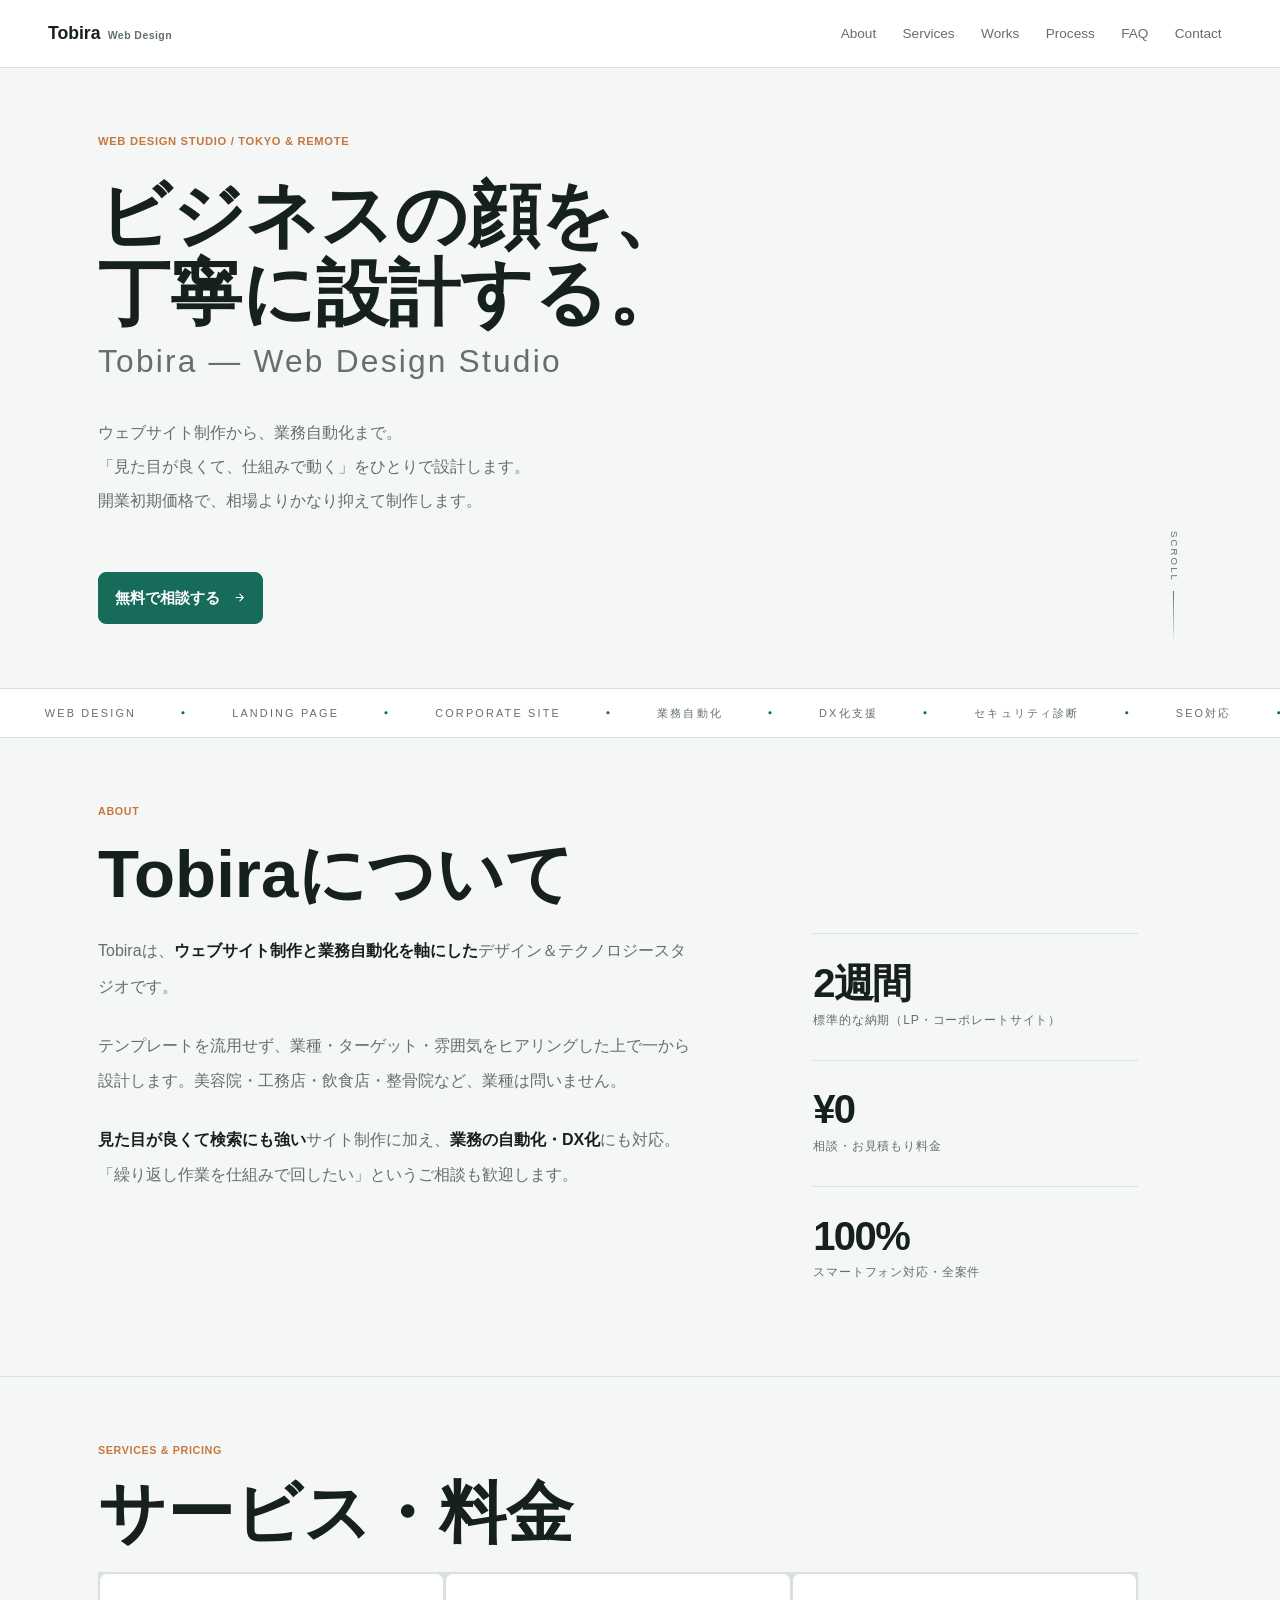
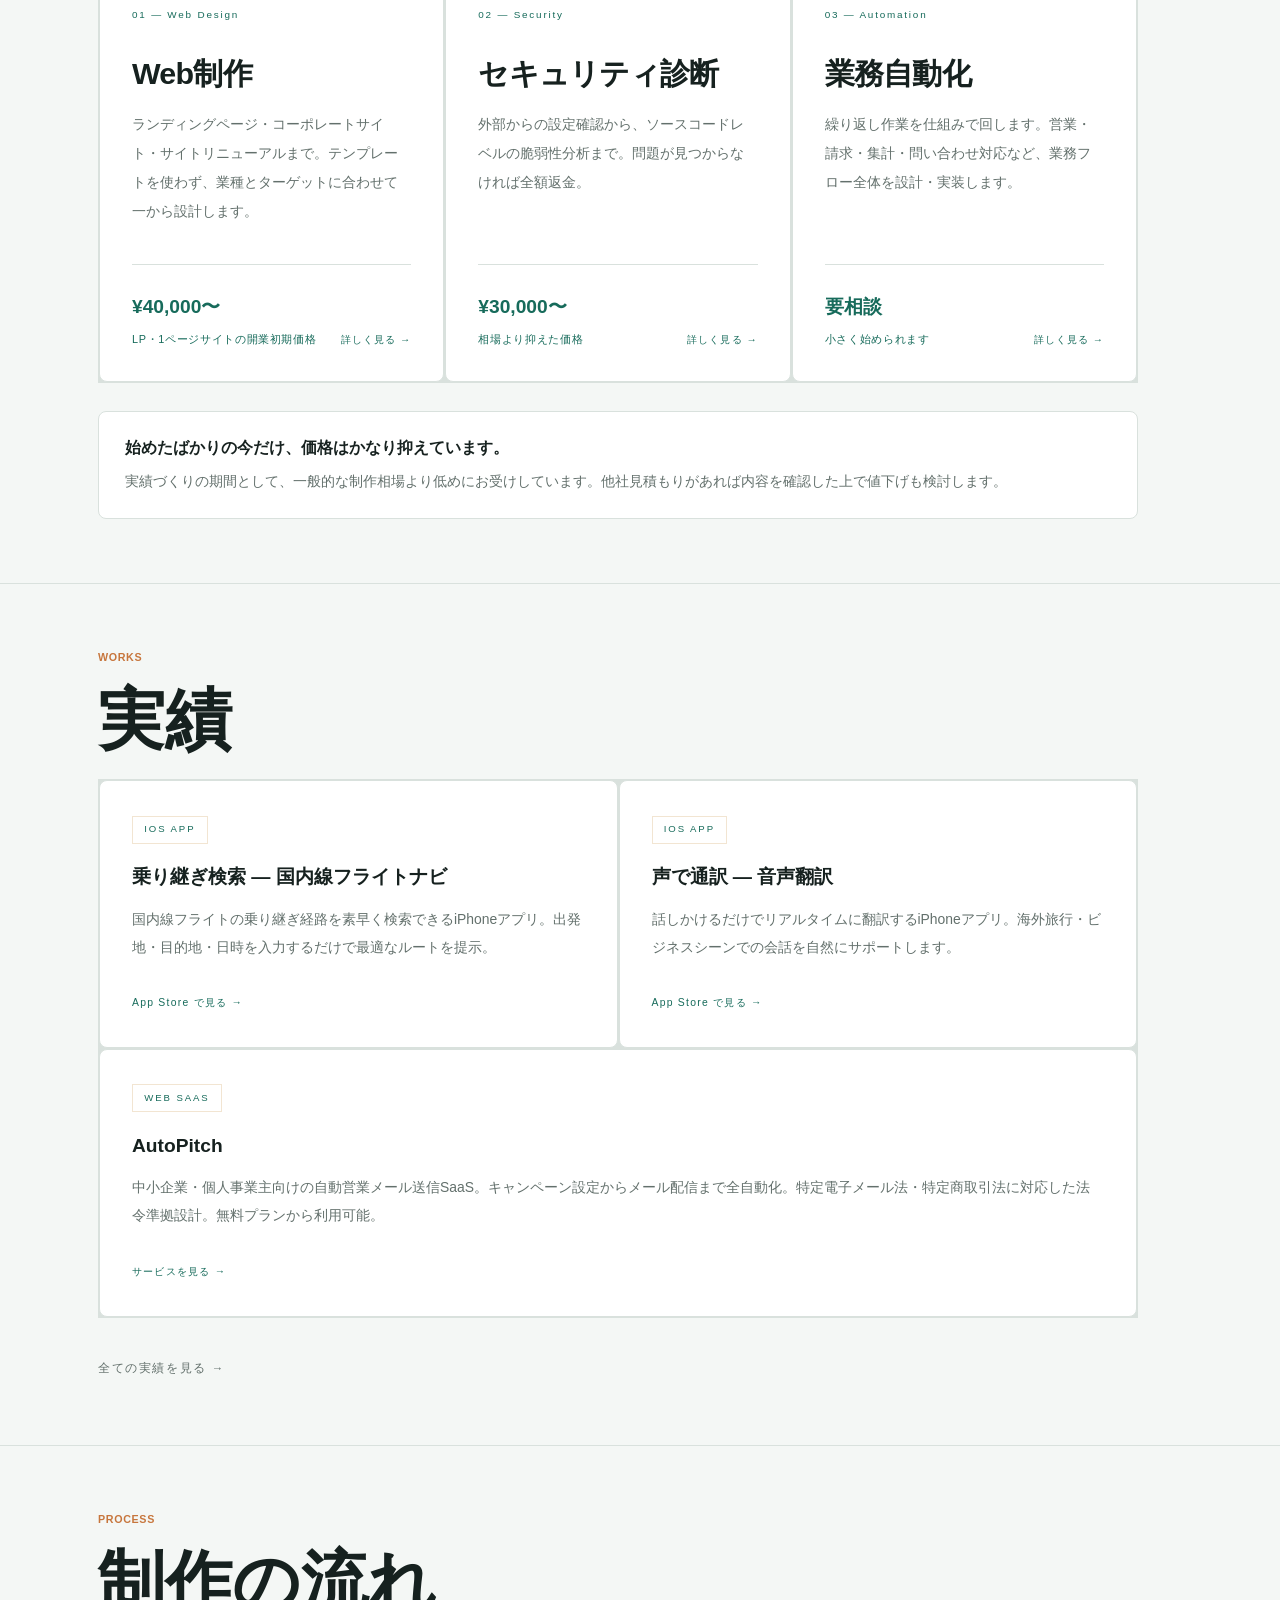
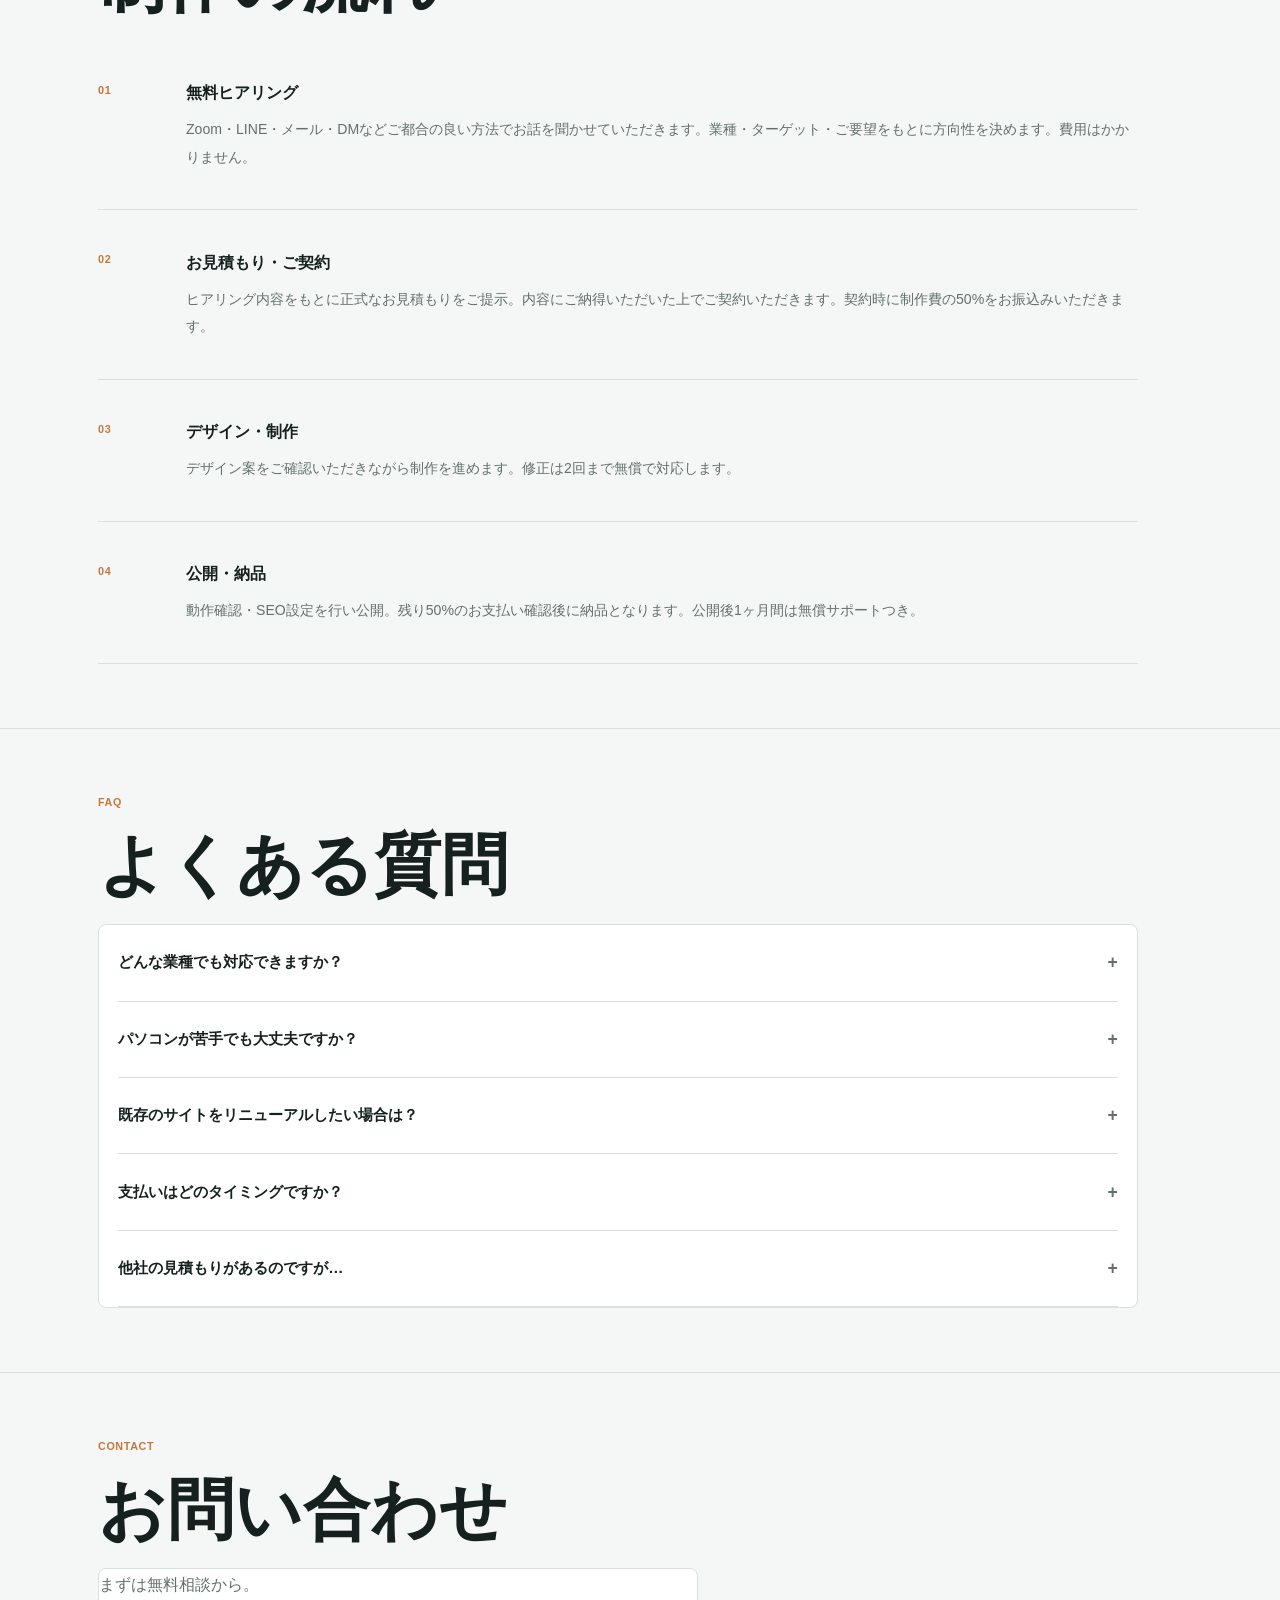
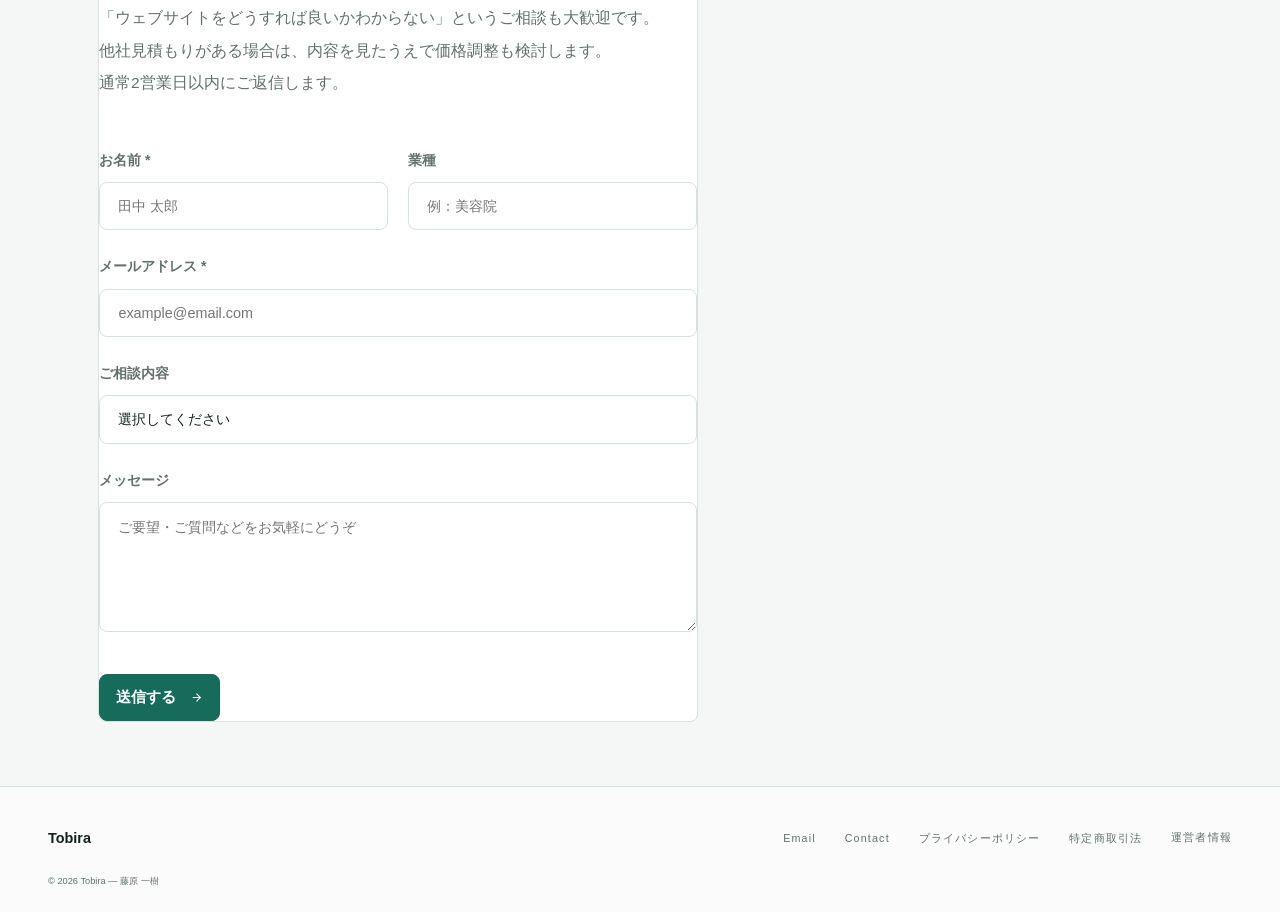
==== commit 718fa47a: "Apply shared light theme across Tobira pages" ====
--- a/index.html
+++ b/index.html
@@ -541,6 +541,7 @@
       .service-cat { cursor: pointer; }
     }
   </style>
+  <link rel="stylesheet" href="/tobira-theme.css">
 </head>
 <body>
 
--- a/tobira-theme.css
+++ b/tobira-theme.css
@@ -0,0 +1,452 @@
+/* Tobira shared light theme aligned with かんたん予約ページ */
+:root {
+  --bg: #f4f7f5 !important;
+  --bg2: #ffffff !important;
+  --bg3: #f8fbf9 !important;
+  --border: #d9e1dd !important;
+  --text: #16211f !important;
+  --muted: #63706c !important;
+  --muted2: #4f5d59 !important;
+  --accent: #176b5b !important;
+  --accent2: #c7763d !important;
+  --white: #16211f !important;
+  --shadow: 0 16px 40px rgba(20, 43, 38, 0.1);
+}
+
+html {
+  background: var(--bg);
+}
+
+body {
+  background: var(--bg) !important;
+  color: var(--text) !important;
+  cursor: auto !important;
+  font-weight: 400 !important;
+}
+
+.grain,
+.cursor,
+.cursor-ring,
+.hero-orb,
+.hero-grid,
+.hero-bg-text {
+  display: none !important;
+}
+
+a {
+  color: var(--accent);
+}
+
+nav {
+  position: sticky !important;
+  top: 0 !important;
+  left: 0;
+  right: 0;
+  z-index: 100;
+  display: flex;
+  align-items: center;
+  justify-content: space-between;
+  gap: 1rem;
+  min-height: 68px;
+  padding: 0.85rem clamp(1rem, 4vw, 3rem) !important;
+  background: rgba(255, 255, 255, 0.94) !important;
+  border-bottom: 1px solid var(--border) !important;
+  backdrop-filter: blur(16px);
+}
+
+nav.scrolled {
+  background: rgba(255, 255, 255, 0.96) !important;
+  border-color: var(--border) !important;
+}
+
+.nav-logo {
+  display: inline-flex !important;
+  align-items: baseline;
+  gap: 0.45rem !important;
+  color: var(--text) !important;
+  font-family: var(--sans) !important;
+  font-size: 1.1rem !important;
+  font-weight: 800 !important;
+  letter-spacing: 0 !important;
+  text-decoration: none;
+}
+
+.nav-logo span {
+  color: var(--muted) !important;
+  font-size: 0.66rem !important;
+  font-weight: 700 !important;
+  letter-spacing: 0.04em !important;
+  margin-left: 0 !important;
+  text-transform: none !important;
+}
+
+.nav-links,
+.nav-right {
+  display: flex !important;
+  align-items: center;
+  flex-wrap: wrap;
+  gap: 0.35rem !important;
+  list-style: none;
+}
+
+.nav-links a,
+.nav-back,
+.nav-contact {
+  display: inline-flex !important;
+  align-items: center;
+  justify-content: center;
+  min-height: 36px;
+  border: 0 !important;
+  border-radius: 8px;
+  padding: 0.45rem 0.65rem !important;
+  background: transparent !important;
+  color: var(--muted) !important;
+  font-family: var(--sans) !important;
+  font-size: 0.85rem !important;
+  font-weight: 500;
+  letter-spacing: 0 !important;
+  text-decoration: none;
+  text-transform: none !important;
+  transition: background 0.2s, color 0.2s;
+}
+
+.nav-links a:hover,
+.nav-links a.active,
+.nav-back:hover,
+.nav-contact:hover {
+  background: #e8f0ed !important;
+  color: var(--accent) !important;
+}
+
+main,
+section,
+#hero,
+#services,
+#process,
+#contact {
+  max-width: 1180px;
+  margin: 0 auto !important;
+  padding: clamp(2.5rem, 5vw, 4rem) clamp(1rem, 4vw, 3rem) !important;
+  background: transparent !important;
+  border: 0 !important;
+}
+
+#hero {
+  min-height: auto !important;
+  display: block !important;
+  overflow: visible !important;
+}
+
+.hero-eyebrow,
+.section-label,
+.page-label,
+.service-num,
+.service-row-num,
+.process-num {
+  color: var(--accent2) !important;
+  font-weight: 800 !important;
+  letter-spacing: 0.06em !important;
+}
+
+.hero-eyebrow,
+.hero-title,
+.hero-sub,
+.hero-cta {
+  opacity: 1 !important;
+  animation: none !important;
+}
+
+.hero-title,
+.section-title,
+.page-title,
+.cta-title {
+  color: var(--text) !important;
+  font-weight: 800 !important;
+  letter-spacing: 0 !important;
+  line-height: 1.08 !important;
+}
+
+.hero-title {
+  font-size: clamp(2.2rem, 7vw, 4.5rem) !important;
+}
+
+.section-title {
+  font-size: clamp(2.1rem, 6vw, 4.2rem) !important;
+  margin-bottom: 1.4rem !important;
+}
+
+.hero-title em,
+.hero-sub,
+.section-sub,
+.page-sub,
+.cta-sub,
+.about-body,
+.service-desc,
+.service-row-desc,
+.process-desc,
+.pricing-note-text,
+.faq-a,
+p,
+li {
+  color: var(--muted) !important;
+}
+
+.about-body strong,
+.service-name,
+.service-row-title,
+.process-title,
+.pricing-note-title,
+.stat-num,
+.faq-q,
+.level-title,
+.auto-title {
+  color: var(--text) !important;
+  font-weight: 800 !important;
+}
+
+.fade-in,
+.fade-in.visible {
+  opacity: 1 !important;
+  transform: none !important;
+}
+
+.services-hub,
+.services-grid,
+.about-grid,
+.process-list,
+.faq-list {
+  max-width: 1040px;
+}
+
+.services-hub,
+.services-grid {
+  gap: 1rem !important;
+  background: transparent !important;
+  border: 0 !important;
+}
+
+.service-row,
+.service-card,
+.service-cat,
+.work-card,
+.level-card,
+.auto-item,
+.pricing-note,
+.faq-list,
+.contact-wrap,
+.conversion-band {
+  border: 1px solid var(--border) !important;
+  border-radius: 8px !important;
+  background: var(--bg2) !important;
+  box-shadow: none;
+}
+
+.service-row,
+.service-card,
+.service-cat,
+.work-card,
+.level-card,
+.auto-item {
+  padding: clamp(1.3rem, 3vw, 2rem) !important;
+}
+
+.service-row:hover,
+.service-card:hover,
+.service-cat:hover,
+.work-card:hover {
+  background: var(--bg2) !important;
+  border-color: rgba(23, 107, 91, 0.35) !important;
+  box-shadow: var(--shadow);
+}
+
+.service-row::after,
+.service-card::after,
+.service-cat::after,
+.work-card::after {
+  display: none !important;
+}
+
+.service-price,
+.service-row-price,
+.service-cat-price {
+  color: var(--accent) !important;
+  font-weight: 800 !important;
+}
+
+.service-row-note,
+.service-row-cta,
+.service-cat-note,
+.service-cat-cta,
+.work-link {
+  color: var(--accent) !important;
+}
+
+.service-cat-title,
+.work-title {
+  color: var(--text) !important;
+  font-weight: 800 !important;
+}
+
+.service-cat-desc,
+.work-desc {
+  color: var(--muted) !important;
+}
+
+.stat-item,
+.process-item,
+.faq-item,
+.law-table tr {
+  border-color: var(--border) !important;
+}
+
+.faq-list {
+  padding: 0 1.2rem;
+}
+
+.faq-q {
+  cursor: pointer !important;
+}
+
+.btn,
+.btn-primary,
+.btn-outline,
+.btn-cta,
+.submit-btn,
+.work-button,
+.nav-contact {
+  min-height: 44px;
+  border: 1px solid var(--accent) !important;
+  border-radius: 8px !important;
+  padding: 0.75rem 1rem !important;
+  background: var(--accent) !important;
+  color: #fff !important;
+  font-family: var(--sans) !important;
+  font-size: 0.95rem !important;
+  font-weight: 800 !important;
+  letter-spacing: 0 !important;
+  text-transform: none !important;
+  text-decoration: none;
+  cursor: pointer !important;
+}
+
+.btn:hover,
+.btn-primary:hover,
+.btn-outline:hover,
+.btn-cta:hover,
+.submit-btn:hover,
+.work-button:hover,
+.nav-contact:hover {
+  background: #0f4a3f !important;
+  border-color: #0f4a3f !important;
+  color: #fff !important;
+}
+
+.work-button--ghost,
+.nav-back {
+  border-color: #e8f0ed !important;
+  background: #e8f0ed !important;
+  color: var(--accent) !important;
+}
+
+.work-button--ghost:hover,
+.nav-back:hover {
+  background: #dce9e4 !important;
+  border-color: #dce9e4 !important;
+  color: var(--accent) !important;
+}
+
+.cta-section {
+  background: transparent !important;
+}
+
+.contact-form,
+form {
+  max-width: 720px;
+}
+
+.form-row label {
+  color: var(--muted) !important;
+  font-family: var(--sans) !important;
+  font-size: 0.88rem !important;
+  font-weight: 800 !important;
+  letter-spacing: 0 !important;
+  text-transform: none !important;
+}
+
+.form-row input,
+.form-row select,
+.form-row textarea,
+input,
+select,
+textarea {
+  border: 1px solid var(--border) !important;
+  border-radius: 8px !important;
+  background: #fff !important;
+  color: var(--text) !important;
+  font-family: var(--sans) !important;
+  font-weight: 400 !important;
+}
+
+.form-row input:focus,
+.form-row select:focus,
+.form-row textarea:focus,
+input:focus,
+select:focus,
+textarea:focus {
+  border-color: rgba(23, 107, 91, 0.45) !important;
+  box-shadow: 0 0 0 3px rgba(23, 107, 91, 0.1);
+  outline: none;
+}
+
+.form-row select option {
+  background: #fff !important;
+  color: var(--text) !important;
+}
+
+.law-table th {
+  color: var(--muted) !important;
+  font-weight: 800 !important;
+}
+
+.law-table td {
+  color: var(--text) !important;
+}
+
+footer {
+  border-top: 1px solid var(--border) !important;
+  background: rgba(255, 255, 255, 0.55) !important;
+}
+
+.footer-brand {
+  color: var(--text) !important;
+  font-weight: 800 !important;
+}
+
+.footer-links a {
+  color: var(--muted) !important;
+}
+
+.footer-links a:hover {
+  color: var(--accent) !important;
+}
+
+.footer-copy {
+  color: var(--muted) !important;
+}
+
+@media (max-width: 768px) {
+  nav {
+    align-items: flex-start;
+    flex-direction: column;
+    padding: 1rem 1.25rem !important;
+  }
+
+  .nav-links,
+  .nav-right {
+    gap: 0.2rem !important;
+  }
+
+  .service-row {
+    grid-template-columns: 1fr !important;
+  }
+}
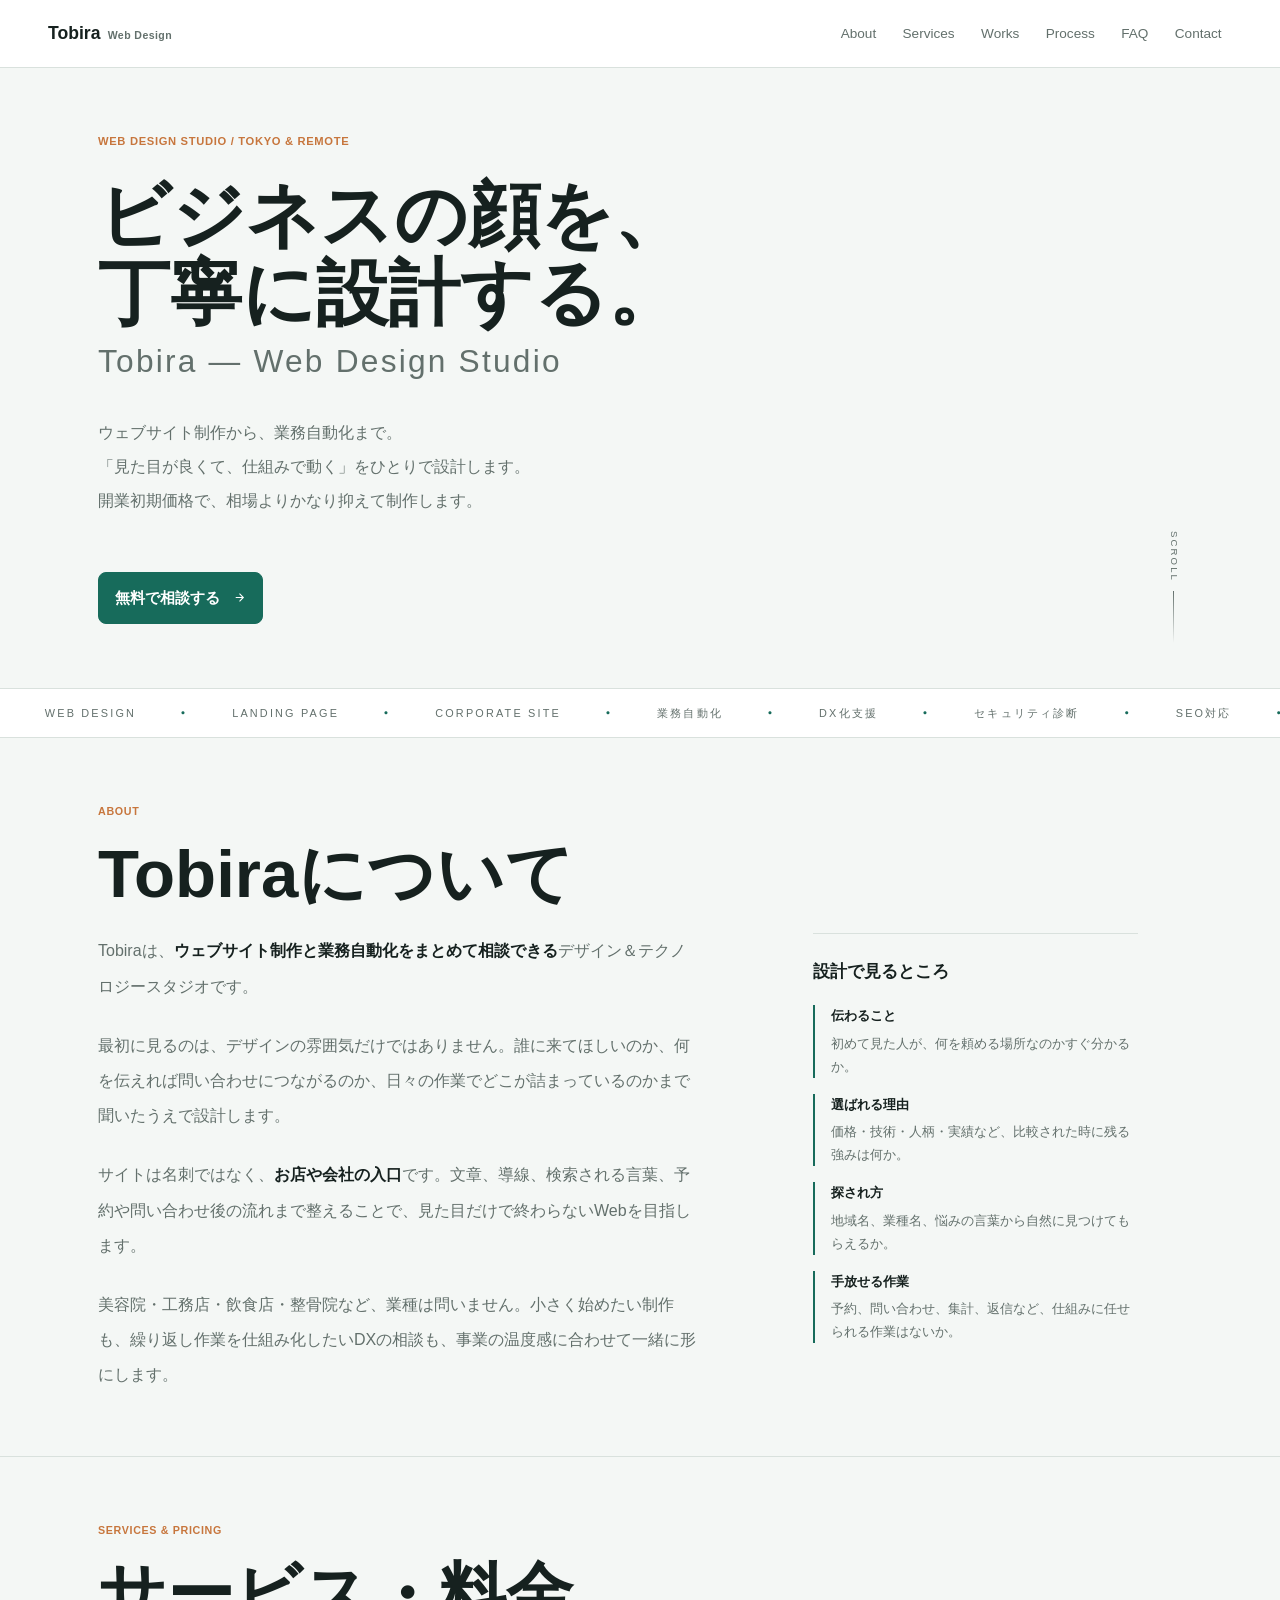
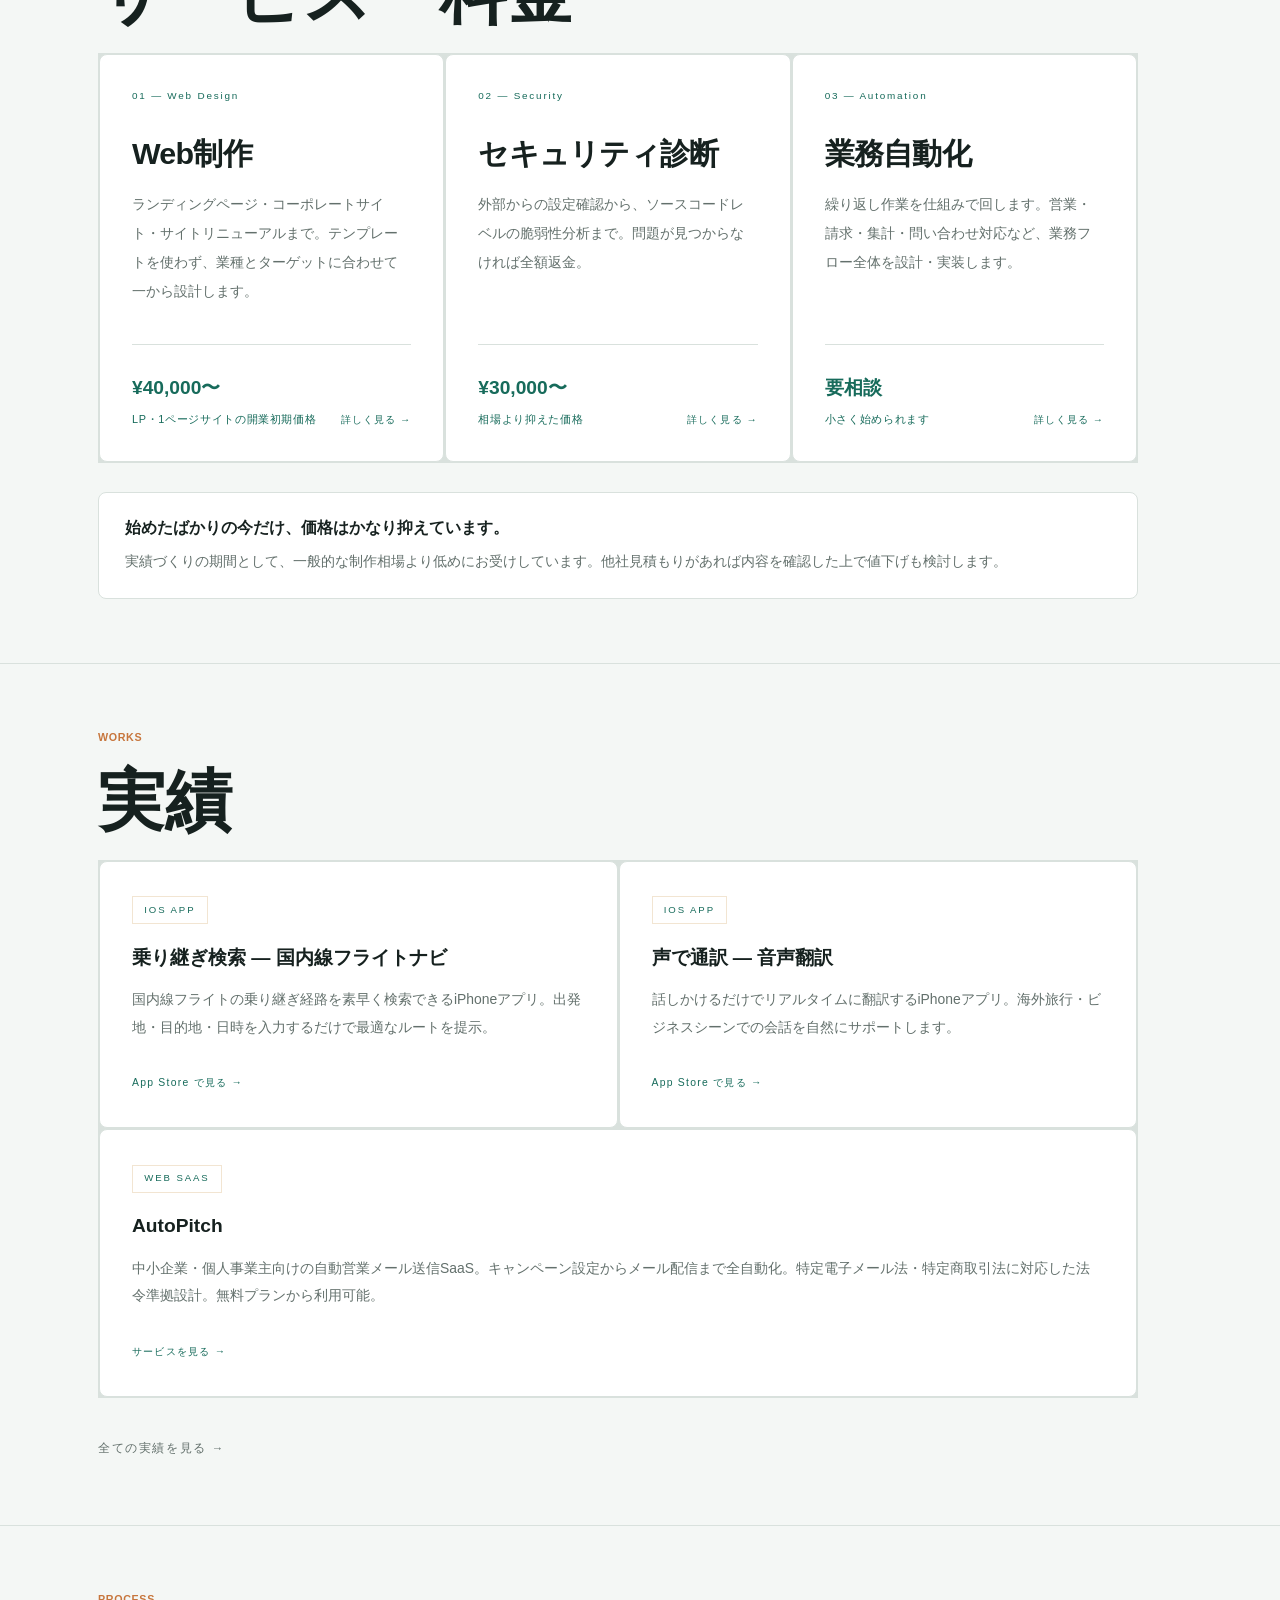
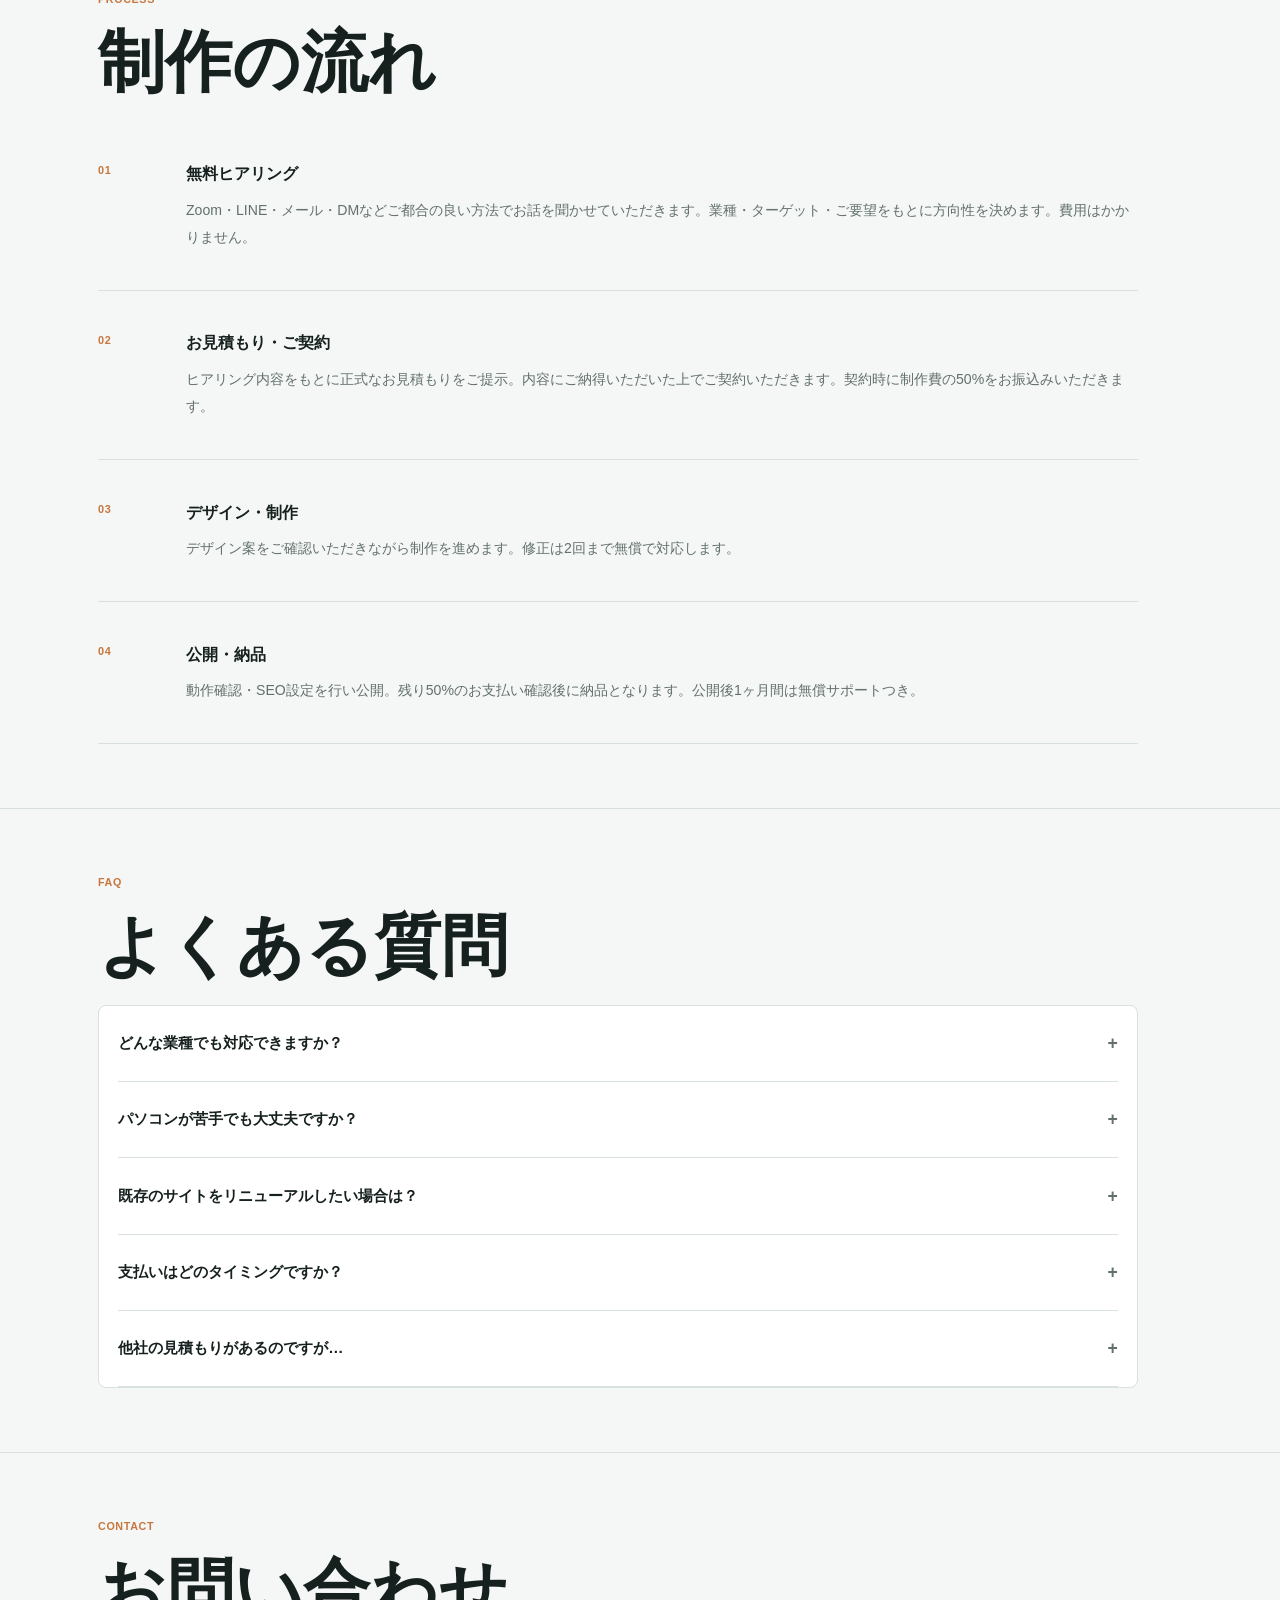
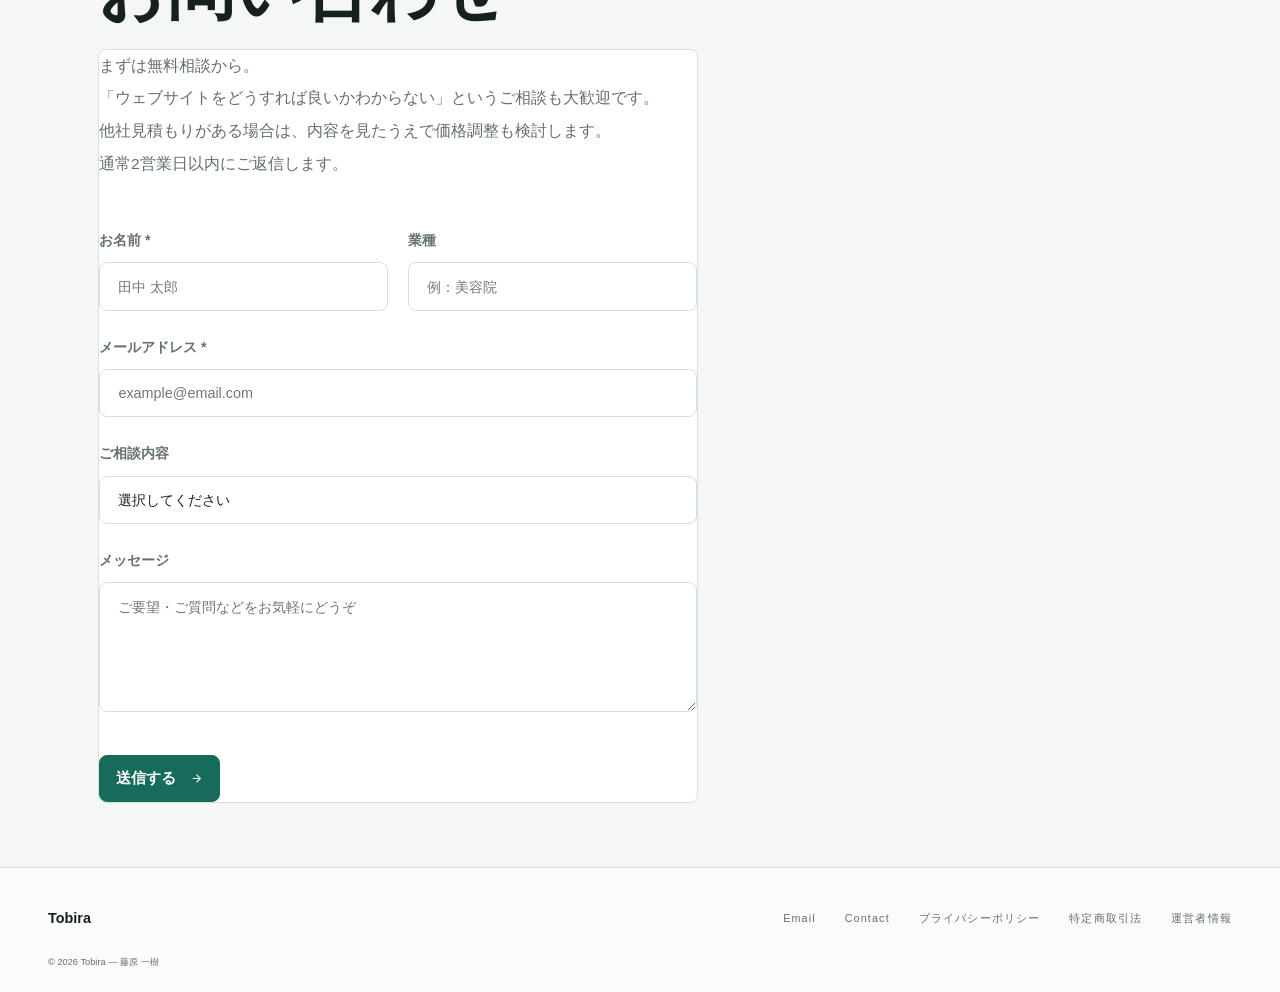
==== commit 599af66b: "Update Tobira about copy" ====
--- a/index.html
+++ b/index.html
@@ -259,13 +259,12 @@
     .about-body { font-size: 1rem; color: #c0c0c0; line-height: 2.2; }
     .about-body p + p { margin-top: 1.5rem; }
     .about-body strong { color: var(--white); font-weight: 400; }
-    .about-stats { display: flex; flex-direction: column; }
-    .stat-item { border-top: 1px solid var(--border); padding: 1.8rem 0; }
-    .stat-num {
-      font-family: var(--mono); font-size: 2.5rem; font-weight: 200;
-      color: var(--white); letter-spacing: -.04em; line-height: 1; margin-bottom: .4rem;
-    }
-    .stat-label { font-size: .76rem; color: var(--muted); letter-spacing: .07em; }
+    .about-note { border-top: 1px solid var(--border); padding-top: 1.5rem; }
+    .about-note-title { font-size: 1.05rem; color: var(--white); font-weight: 500; margin-bottom: 1.25rem; }
+    .about-note-list { display: grid; gap: 1.05rem; }
+    .about-note-item { border-left: 2px solid var(--accent); padding-left: 1rem; }
+    .about-note-key { font-size: .8rem; color: var(--white); font-weight: 500; margin-bottom: .25rem; }
+    .about-note-text { font-size: .8rem; color: var(--muted); line-height: 1.8; }
 
     /* ── SERVICES ── */
     #services { background: var(--bg); }
@@ -541,7 +540,7 @@
       .service-cat { cursor: pointer; }
     }
   </style>
-  <link rel="stylesheet" href="/tobira-theme.css">
+  <link rel="stylesheet" href="tobira-theme.css">
 </head>
 <body>
 
@@ -588,8 +587,8 @@
 <!-- MARQUEE -->
 <div class="marquee-section">
   <div class="marquee-track">
-    <div class="marquee-item">Web Design <span class="marquee-dot">●</span> Landing Page <span class="marquee-dot">●</span> Corporate Site <span class="marquee-dot">●</span> 業務自動化 <span class="marquee-dot">●</span> DX化支援 <span class="marquee-dot">●</span> セキュリティ診断 <span class="marquee-dot">●</span> SEO対応 <span class="marquee-dot">●</span> スマホ対応 <span class="marquee-dot">●</span> 美容院 <span class="marquee-dot">●</span> 工務店 <span class="marquee-dot">●</span> 飲食店 <span class="marquee-dot">●</span> 整骨院 <span class="marquee-dot">●</span> 不動産 <span class="marquee-dot">●</span> 相談無料 <span class="marquee-dot">●</span></div>
-    <div class="marquee-item">Web Design <span class="marquee-dot">●</span> Landing Page <span class="marquee-dot">●</span> Corporate Site <span class="marquee-dot">●</span> 業務自動化 <span class="marquee-dot">●</span> DX化支援 <span class="marquee-dot">●</span> セキュリティ診断 <span class="marquee-dot">●</span> SEO対応 <span class="marquee-dot">●</span> スマホ対応 <span class="marquee-dot">●</span> 美容院 <span class="marquee-dot">●</span> 工務店 <span class="marquee-dot">●</span> 飲食店 <span class="marquee-dot">●</span> 整骨院 <span class="marquee-dot">●</span> 不動産 <span class="marquee-dot">●</span> 相談無料 <span class="marquee-dot">●</span></div>
+    <div class="marquee-item">Web Design <span class="marquee-dot">●</span> Landing Page <span class="marquee-dot">●</span> Corporate Site <span class="marquee-dot">●</span> 業務自動化 <span class="marquee-dot">●</span> DX化支援 <span class="marquee-dot">●</span> セキュリティ診断 <span class="marquee-dot">●</span> SEO対応 <span class="marquee-dot">●</span> オーダーメイド設計 <span class="marquee-dot">●</span> 美容院 <span class="marquee-dot">●</span> 工務店 <span class="marquee-dot">●</span> 飲食店 <span class="marquee-dot">●</span> 整骨院 <span class="marquee-dot">●</span> 不動産 <span class="marquee-dot">●</span> 相談無料 <span class="marquee-dot">●</span></div>
+    <div class="marquee-item">Web Design <span class="marquee-dot">●</span> Landing Page <span class="marquee-dot">●</span> Corporate Site <span class="marquee-dot">●</span> 業務自動化 <span class="marquee-dot">●</span> DX化支援 <span class="marquee-dot">●</span> セキュリティ診断 <span class="marquee-dot">●</span> SEO対応 <span class="marquee-dot">●</span> オーダーメイド設計 <span class="marquee-dot">●</span> 美容院 <span class="marquee-dot">●</span> 工務店 <span class="marquee-dot">●</span> 飲食店 <span class="marquee-dot">●</span> 整骨院 <span class="marquee-dot">●</span> 不動産 <span class="marquee-dot">●</span> 相談無料 <span class="marquee-dot">●</span></div>
   </div>
 </div>
 
@@ -602,27 +601,37 @@
   <div class="about-grid fade-in">
     <div class="about-body">
       <p>
-        Tobiraは、<strong>ウェブサイト制作と業務自動化を軸にした</strong>デザイン＆テクノロジースタジオです。
+        Tobiraは、<strong>ウェブサイト制作と業務自動化をまとめて相談できる</strong>デザイン＆テクノロジースタジオです。
       </p>
       <p>
-        テンプレートを流用せず、業種・ターゲット・雰囲気をヒアリングした上で一から設計します。美容院・工務店・飲食店・整骨院など、業種は問いません。
+        最初に見るのは、デザインの雰囲気だけではありません。誰に来てほしいのか、何を伝えれば問い合わせにつながるのか、日々の作業でどこが詰まっているのかまで聞いたうえで設計します。
       </p>
       <p>
-        <strong>見た目が良くて検索にも強い</strong>サイト制作に加え、<strong>業務の自動化・DX化</strong>にも対応。「繰り返し作業を仕組みで回したい」というご相談も歓迎します。
+        サイトは名刺ではなく、<strong>お店や会社の入口</strong>です。文章、導線、検索される言葉、予約や問い合わせ後の流れまで整えることで、見た目だけで終わらないWebを目指します。
       </p>
-    </div>
-    <div class="about-stats">
-      <div class="stat-item">
-        <div class="stat-num">2週間</div>
-        <div class="stat-label">標準的な納期（LP・コーポレートサイト）</div>
-      </div>
-      <div class="stat-item">
-        <div class="stat-num">¥0</div>
-        <div class="stat-label">相談・お見積もり料金</div>
-      </div>
-      <div class="stat-item">
-        <div class="stat-num">100%</div>
-        <div class="stat-label">スマートフォン対応・全案件</div>
+      <p>
+        美容院・工務店・飲食店・整骨院など、業種は問いません。小さく始めたい制作も、繰り返し作業を仕組み化したいDXの相談も、事業の温度感に合わせて一緒に形にします。
+      </p>
+    </div>
+    <div class="about-note">
+      <div class="about-note-title">設計で見るところ</div>
+      <div class="about-note-list">
+        <div class="about-note-item">
+          <div class="about-note-key">伝わること</div>
+          <div class="about-note-text">初めて見た人が、何を頼める場所なのかすぐ分かるか。</div>
+        </div>
+        <div class="about-note-item">
+          <div class="about-note-key">選ばれる理由</div>
+          <div class="about-note-text">価格・技術・人柄・実績など、比較された時に残る強みは何か。</div>
+        </div>
+        <div class="about-note-item">
+          <div class="about-note-key">探され方</div>
+          <div class="about-note-text">地域名、業種名、悩みの言葉から自然に見つけてもらえるか。</div>
+        </div>
+        <div class="about-note-item">
+          <div class="about-note-key">手放せる作業</div>
+          <div class="about-note-text">予約、問い合わせ、集計、返信など、仕組みに任せられる作業はないか。</div>
+        </div>
       </div>
     </div>
   </div>
--- a/tobira-theme.css
+++ b/tobira-theme.css
@@ -192,16 +192,40 @@
 }
 
 .about-body strong,
+.about-note-title,
+.about-note-key,
 .service-name,
 .service-row-title,
 .process-title,
 .pricing-note-title,
-.stat-num,
 .faq-q,
 .level-title,
 .auto-title {
   color: var(--text) !important;
   font-weight: 800 !important;
+}
+
+.about-note {
+  border-top: 1px solid var(--border) !important;
+  padding-top: 1.4rem !important;
+}
+
+.about-note-title {
+  margin-bottom: 1.2rem !important;
+}
+
+.about-note-list {
+  display: grid !important;
+  gap: 1rem !important;
+}
+
+.about-note-item {
+  border-left: 2px solid var(--accent) !important;
+  padding-left: 1rem !important;
+}
+
+.about-note-text {
+  color: var(--muted) !important;
 }
 
 .fade-in,
@@ -292,7 +316,6 @@
   color: var(--muted) !important;
 }
 
-.stat-item,
 .process-item,
 .faq-item,
 .law-table tr {
